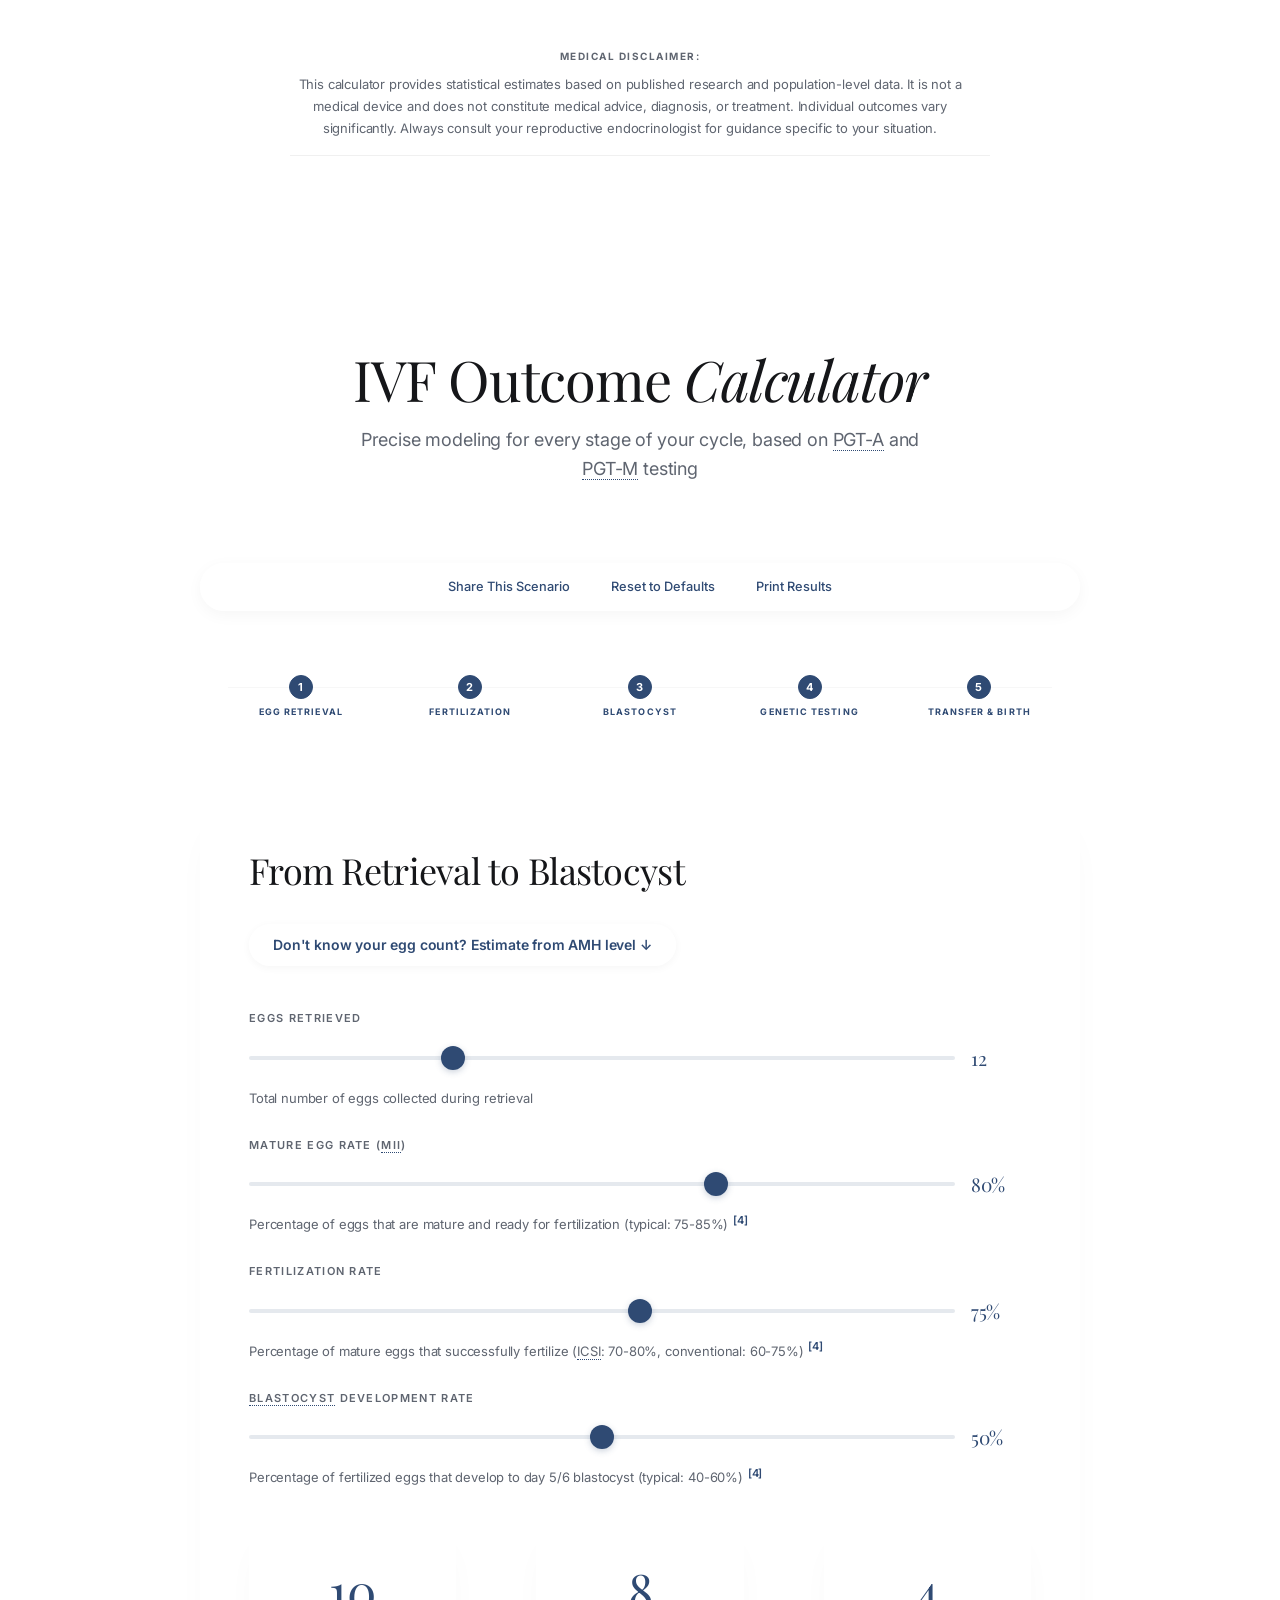
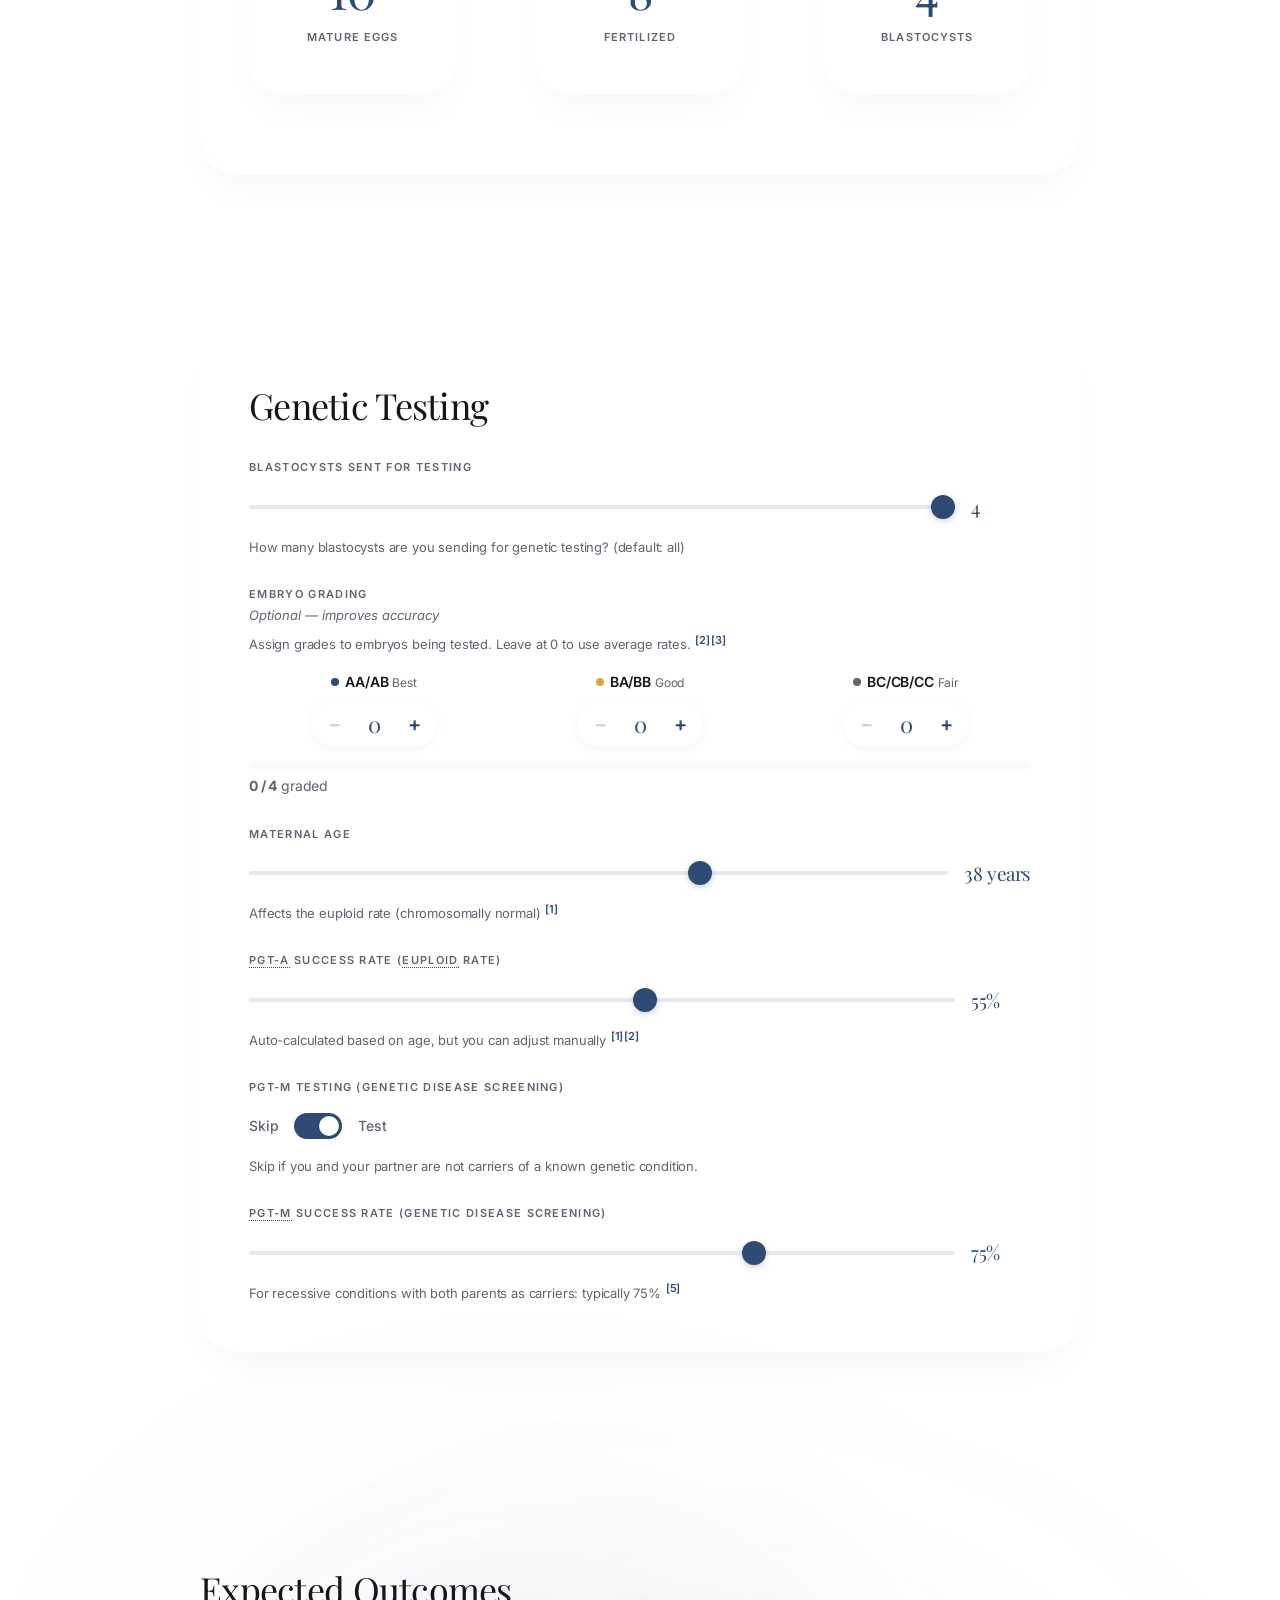
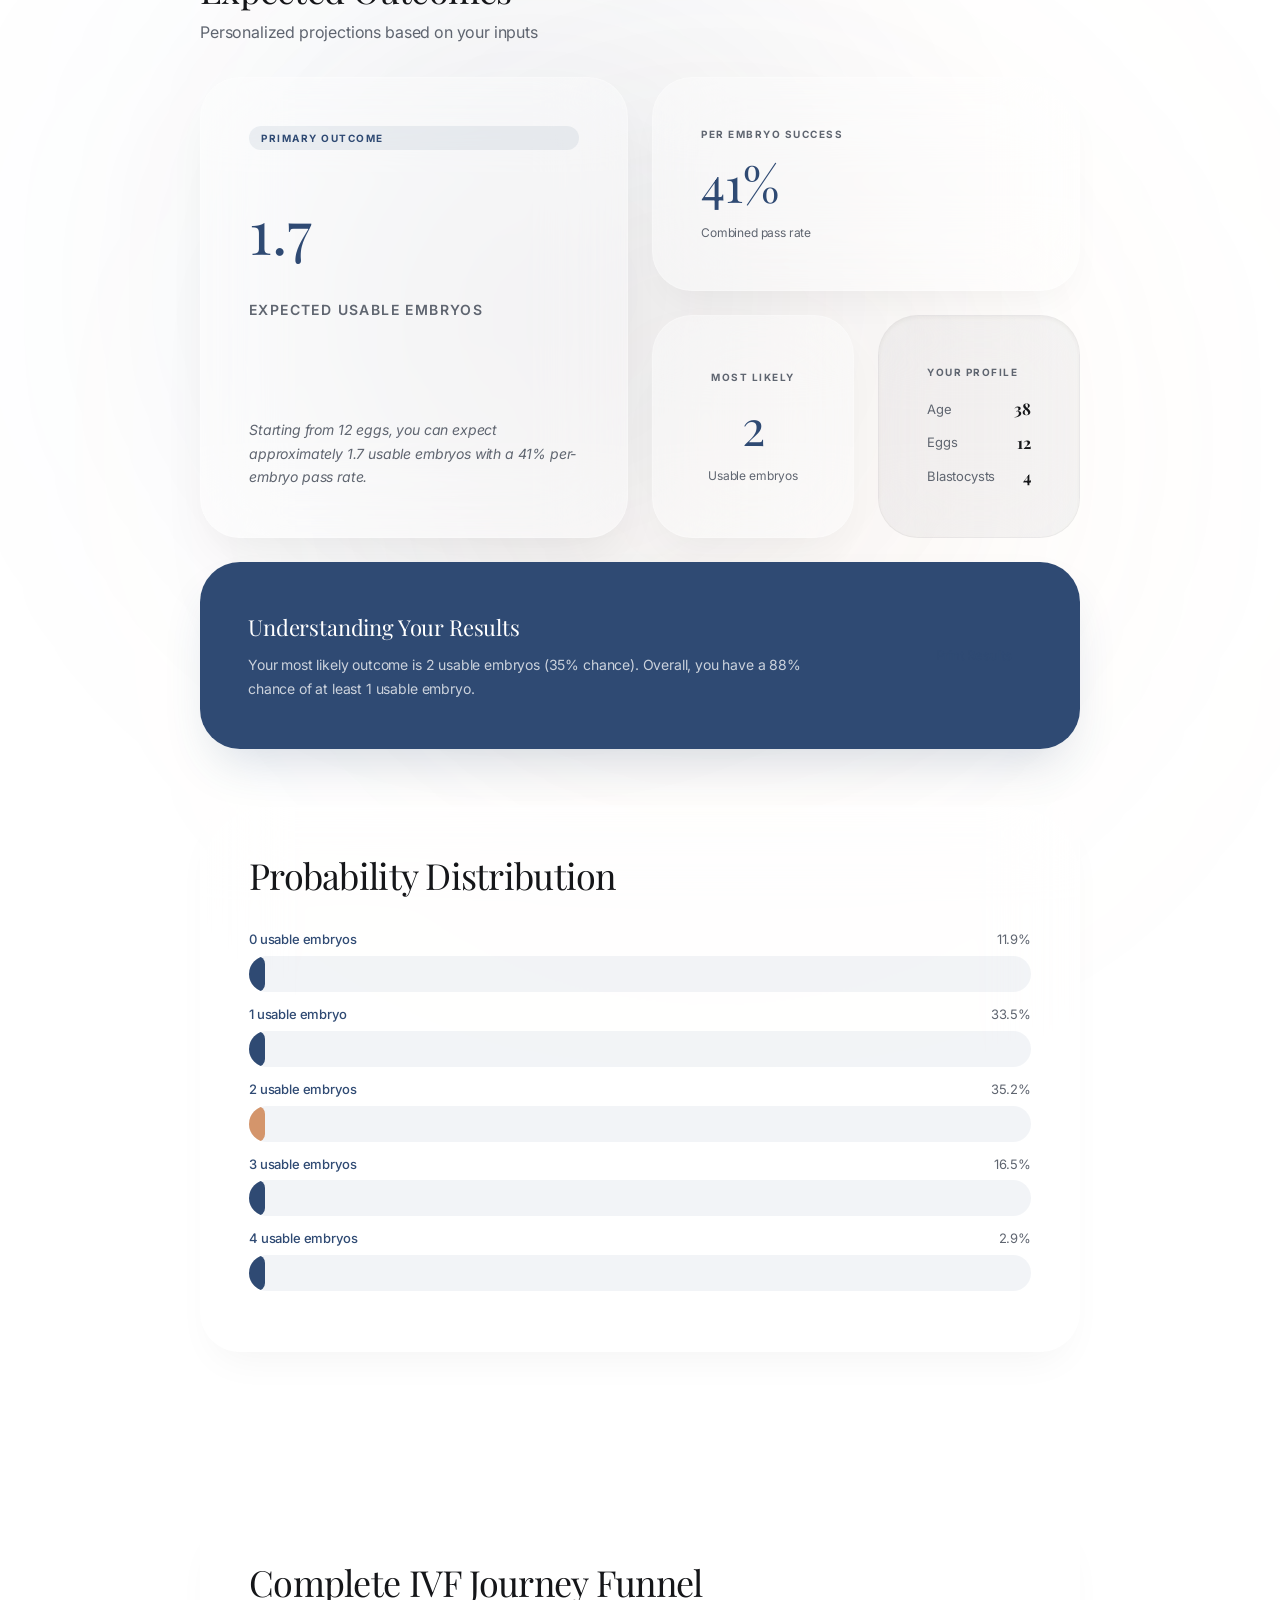
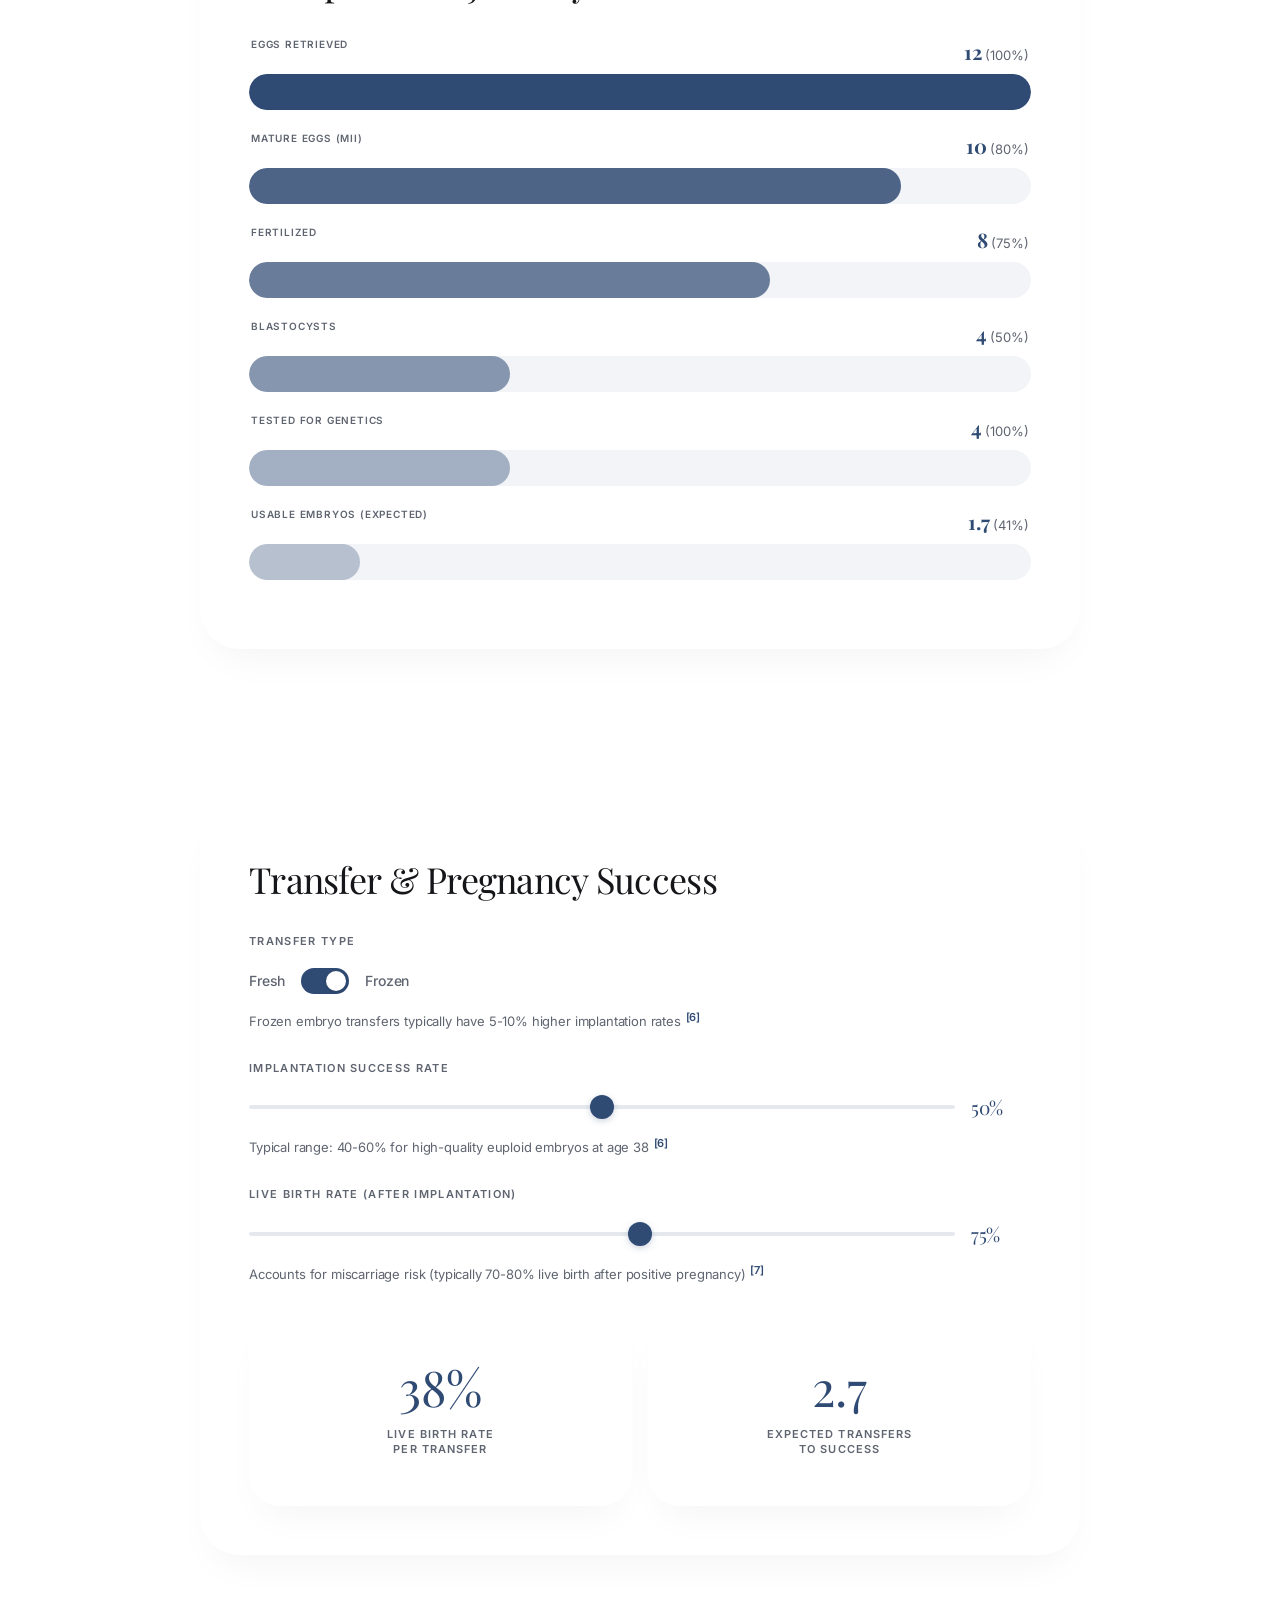
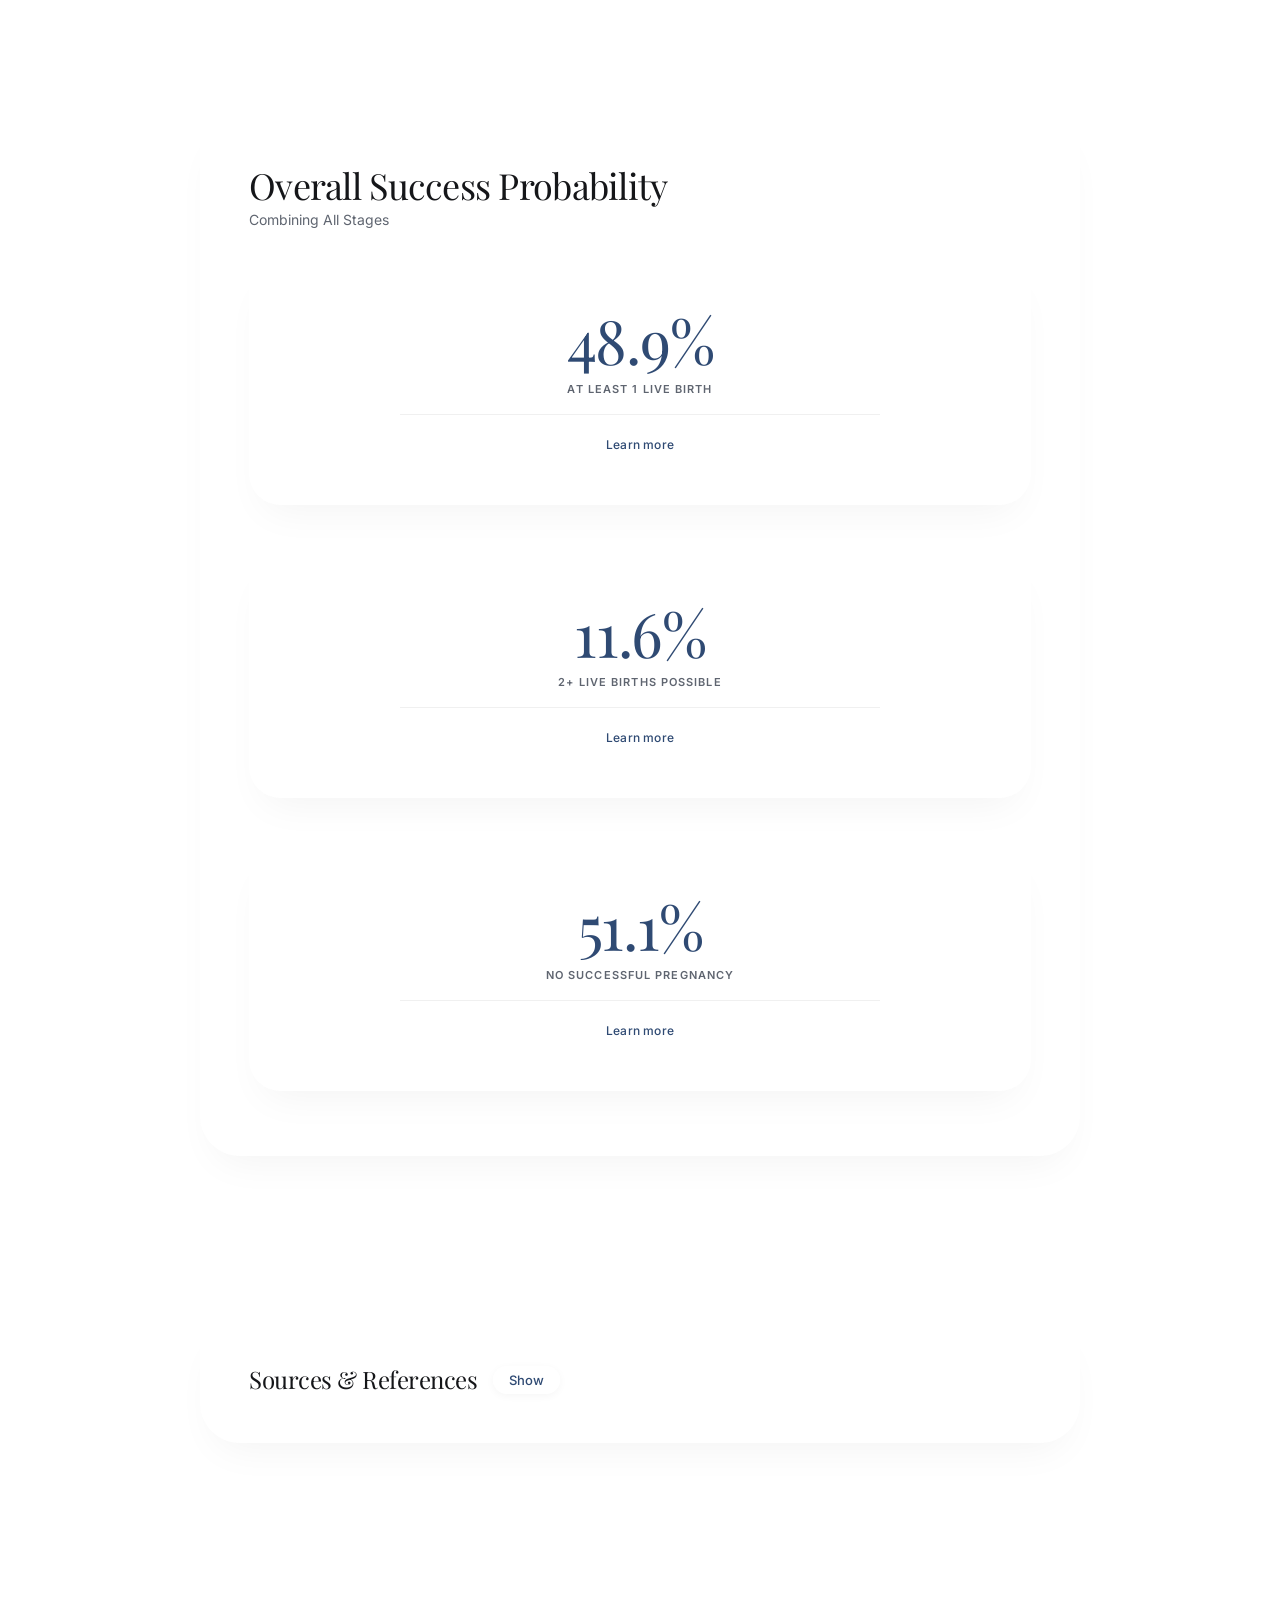
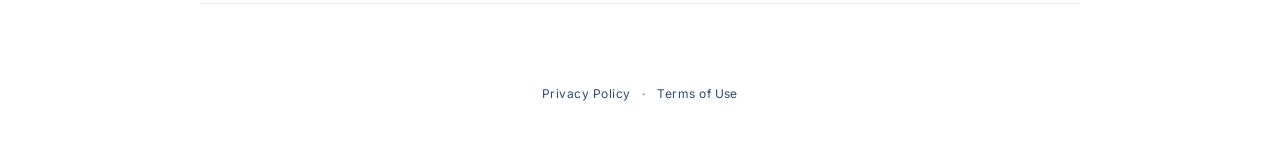
==== index.html @ 0c653bc4 "Phase 4: References title 36px → 24px Reduce references section heading to a smaller, footer-appropr" ====
<!DOCTYPE html>
<html lang="en">
<head>
    <meta charset="UTF-8">
    <meta name="viewport" content="width=device-width, initial-scale=1.0">
    <title>IVF Outcome Calculator</title>
    <meta name="description" content="Free IVF outcome calculator with PGT-A and PGT-M genetic testing predictions. Estimate expected embryos, success rates, and live birth probability based on your specific parameters.">
    <meta name="keywords" content="IVF calculator, PGT-A, PGT-M, embryo calculator, IVF success rate, genetic testing, blastocyst, euploid rate, fertility calculator">
    <link rel="canonical" href="https://ivf-outcome-calculator.com/">
    <!-- Open Graph -->
    <meta property="og:title" content="IVF Outcome Calculator — Estimate Your Expected Results">
    <meta property="og:description" content="Calculate expected usable embryos and live birth probability with PGT-A and PGT-M genetic testing.">
    <meta property="og:url" content="https://ivf-outcome-calculator.com/">
    <meta property="og:type" content="website">
    <meta property="og:site_name" content="IVF Outcome Calculator">
    <!-- Twitter Card -->
    <meta name="twitter:card" content="summary_large_image">
    <meta name="twitter:title" content="IVF Outcome Calculator">
    <meta name="twitter:description" content="Calculate expected usable embryos and live birth probability with PGT-A and PGT-M genetic testing.">
    <!-- Schema.org -->
    <script type="application/ld+json">
    {
      "@context": "https://schema.org",
      "@type": "WebApplication",
      "name": "IVF Outcome Calculator",
      "description": "Calculate expected usable embryos based on PGT-A and PGT-M testing with probability distributions and live birth estimates.",
      "url": "https://ivf-outcome-calculator.com/",
      "applicationCategory": "HealthApplication",
      "operatingSystem": "Any",
      "offers": { "@type": "Offer", "price": "0", "priceCurrency": "USD" }
    }
    </script>

    <link rel="icon" type="image/svg+xml" href="/favicon.svg">

    <!-- Google Fonts: preconnect + load -->
    <link rel="preconnect" href="https://fonts.googleapis.com">
    <link rel="preconnect" href="https://fonts.gstatic.com" crossorigin>
    <link href="https://fonts.googleapis.com/css2?family=Inter:wght@300;400;500;600;700&family=Playfair+Display:ital,wght@0,400;0,500;0,600;1,300;1,400&display=swap" rel="stylesheet">

    <link rel="stylesheet" href="style.css?v=5.3">
</head>
<body>
    <div class="container">

        <!-- Medical Disclaimer Banner -->
        <div class="disclaimer-banner" id="disclaimerBanner" role="alert">
            <p><strong>Medical Disclaimer:</strong> This calculator provides statistical estimates based on published research and population-level data. It is not a medical device and does not constitute medical advice, diagnosis, or treatment. Individual outcomes vary significantly. Always consult your reproductive endocrinologist for guidance specific to your situation.</p>
        </div>

        <!-- Header -->
        <header class="header">
            <h1>IVF Outcome <em>Calculator</em></h1>
            <p>Precise modeling for every stage of your cycle, based on <span class="glossary-term" tabindex="0" data-tooltip="Preimplantation Genetic Testing for Aneuploidy — screens for chromosome number">PGT-A</span> and <span class="glossary-term" tabindex="0" data-tooltip="Preimplantation Genetic Testing for Monogenic disorders — screens for specific genetic diseases">PGT-M</span> testing</p>
        </header>

        <!-- Toolbar -->
        <div class="toolbar">
            <button class="btn btn-secondary" id="shareBtn">Share This Scenario</button>
            <button class="btn btn-secondary" id="resetBtn">Reset to Defaults</button>
            <button class="btn btn-secondary" id="printBtn">Print Results</button>
        </div>

        <main class="content">

            <!-- Stage Timeline -->
            <div class="stage-indicator" aria-label="IVF process stages">
                <div class="stage active">
                    <div class="stage-number">1</div>
                    <div>Egg Retrieval</div>
                </div>
                <div class="stage active">
                    <div class="stage-number">2</div>
                    <div>Fertilization</div>
                </div>
                <div class="stage active">
                    <div class="stage-number">3</div>
                    <div>Blastocyst</div>
                </div>
                <div class="stage active">
                    <div class="stage-number">4</div>
                    <div>Genetic Testing</div>
                </div>
                <div class="stage active">
                    <div class="stage-number">5</div>
                    <div>Transfer &amp; Birth</div>
                </div>
            </div>

            <!-- Retrieval to Blastocyst -->
            <div class="input-section pristine" aria-label="From Retrieval to Blastocyst">
                <h2>From Retrieval to Blastocyst</h2>

                <div class="input-group">
                    <a href="#" class="amh-toggle" id="amhToggle">Don't know your egg count? Estimate from AMH level &darr;</a>
                    <div class="amh-panel" id="amhPanel" style="display:none;">
                        <div class="amh-inputs">
                            <div class="amh-input-group">
                                <label for="amhAge">Your Age</label>
                                <input type="number" id="amhAge" min="25" max="45" value="38">
                            </div>
                            <div class="amh-input-group">
                                <label for="amhLevel">AMH Level (ng/mL)</label>
                                <input type="number" id="amhLevel" min="0.1" max="15" step="0.1" placeholder="e.g. 2.5">
                            </div>
                        </div>
                        <div class="help-text" id="amhResult"></div>
                    </div>
                </div>

                <div class="input-group">
                    <label for="eggsRetrieved">Eggs Retrieved</label>
                    <div class="input-row">
                        <input type="range" id="eggsRetrieved" min="1" max="40" value="12" aria-valuemin="1" aria-valuemax="40" aria-valuenow="12">
                        <div class="value-display"><span id="eggsRetrievedValue">12</span></div>
                    </div>
                    <div class="help-text">Total number of eggs collected during retrieval</div>
                </div>

                <div class="input-group">
                    <label for="maturityRate">Mature Egg Rate (<span class="glossary-term" tabindex="0" data-tooltip="Metaphase II — a mature egg ready for fertilization">MII</span>)</label>
                    <div class="input-row">
                        <input type="range" id="maturityRate" min="50" max="95" value="80" aria-valuemin="50" aria-valuemax="95" aria-valuenow="80">
                        <div class="value-display"><span id="maturityRateValue">80</span>%</div>
                    </div>
                    <div class="help-text">Percentage of eggs that are mature and ready for fertilization (typical: 75-85%) <sup class="cite-ref"><a href="#ref-4">[4]</a></sup></div>
                </div>

                <div class="input-group">
                    <label for="fertilizationRate">Fertilization Rate</label>
                    <div class="input-row">
                        <input type="range" id="fertilizationRate" min="50" max="95" value="75" aria-valuemin="50" aria-valuemax="95" aria-valuenow="75">
                        <div class="value-display"><span id="fertilizationRateValue">75</span>%</div>
                    </div>
                    <div class="help-text">Percentage of mature eggs that successfully fertilize (<span class="glossary-term" tabindex="0" data-tooltip="Intracytoplasmic Sperm Injection — direct injection of sperm into egg">ICSI</span>: 70-80%, conventional: 60-75%) <sup class="cite-ref"><a href="#ref-4">[4]</a></sup></div>
                </div>

                <div class="input-group">
                    <label for="blastocystRate"><span class="glossary-term" tabindex="0" data-tooltip="Day 5-6 embryo with ~100+ cells, ready for transfer or biopsy">Blastocyst</span> Development Rate</label>
                    <div class="input-row">
                        <input type="range" id="blastocystRate" min="30" max="70" value="50" aria-valuemin="30" aria-valuemax="70" aria-valuenow="50">
                        <div class="value-display"><span id="blastocystRateValue">50</span>%</div>
                    </div>
                    <div class="help-text">Percentage of fertilized eggs that develop to day 5/6 blastocyst (typical: 40-60%) <sup class="cite-ref"><a href="#ref-4">[4]</a></sup></div>
                </div>

                <!-- Summary Stats -->
                <div class="stat-grid">
                    <div class="stat-card">
                        <div class="stat-value" id="matureEggs">10</div>
                        <div class="stat-label">Mature Eggs</div>
                    </div>
                    <div class="stat-card">
                        <div class="stat-value" id="fertilizedEggs">7</div>
                        <div class="stat-label">Fertilized</div>
                    </div>
                    <div class="stat-card">
                        <div class="stat-value" id="blastocysts">4</div>
                        <div class="stat-label">Blastocysts</div>
                    </div>
                </div>
            </div>

            <!-- Genetic Testing -->
            <div class="input-section" aria-label="Genetic Testing">
                <h2>Genetic Testing</h2>

                <div class="input-group">
                    <label for="embryoCount">Blastocysts Sent for Testing</label>
                    <div class="input-row">
                        <input type="range" id="embryoCount" min="1" max="20" value="4" aria-valuemin="1" aria-valuemax="20" aria-valuenow="4">
                        <div class="value-display"><span id="embryoCountValue">4</span></div>
                    </div>
                    <div class="help-text">How many blastocysts are you sending for genetic testing? (default: all)</div>
                </div>

                <div class="input-group">
                    <label id="label-grading">Embryo Grading<span class="label-hint">Optional — improves accuracy</span></label>
                    <div class="help-text">Assign grades to embryos being tested. Leave at 0 to use average rates. <sup class="cite-ref"><a href="#ref-2">[2]</a></sup><sup class="cite-ref"><a href="#ref-3">[3]</a></sup></div>
                    <div class="grade-stepper-grid">
                        <div class="grade-stepper-group">
                            <div class="grade-stepper-label">
                                <span class="grade-quality grade-quality-best"></span>
                                <span>AA/AB <span class="grade-quality-text">Best</span></span>
                            </div>
                            <div class="stepper">
                                <button type="button" class="stepper-btn stepper-dec" data-target="gradeAA" aria-label="Decrease AA/AB count">&minus;</button>
                                <span class="stepper-value" id="gradeAADisplay">0</span>
                                <button type="button" class="stepper-btn stepper-inc" data-target="gradeAA" aria-label="Increase AA/AB count">+</button>
                            </div>
                            <input type="number" id="gradeAA" min="0" max="20" value="0" hidden>
                        </div>
                        <div class="grade-stepper-group">
                            <div class="grade-stepper-label">
                                <span class="grade-quality grade-quality-good"></span>
                                <span>BA/BB <span class="grade-quality-text">Good</span></span>
                            </div>
                            <div class="stepper">
                                <button type="button" class="stepper-btn stepper-dec" data-target="gradeBA" aria-label="Decrease BA/BB count">&minus;</button>
                                <span class="stepper-value" id="gradeBADisplay">0</span>
                                <button type="button" class="stepper-btn stepper-inc" data-target="gradeBA" aria-label="Increase BA/BB count">+</button>
                            </div>
                            <input type="number" id="gradeBA" min="0" max="20" value="0" hidden>
                        </div>
                        <div class="grade-stepper-group">
                            <div class="grade-stepper-label">
                                <span class="grade-quality grade-quality-fair"></span>
                                <span>BC/CB/CC <span class="grade-quality-text">Fair</span></span>
                            </div>
                            <div class="stepper">
                                <button type="button" class="stepper-btn stepper-dec" data-target="gradeBC" aria-label="Decrease BC/CB/CC count">&minus;</button>
                                <span class="stepper-value" id="gradeBCDisplay">0</span>
                                <button type="button" class="stepper-btn stepper-inc" data-target="gradeBC" aria-label="Increase BC/CB/CC count">+</button>
                            </div>
                            <input type="number" id="gradeBC" min="0" max="20" value="0" hidden>
                        </div>
                    </div>
                    <div class="grade-progress">
                        <div class="grade-progress-bar">
                            <div class="grade-progress-fill grade-fill-aa" id="gradeFillAA"></div>
                            <div class="grade-progress-fill grade-fill-ba" id="gradeFillBA"></div>
                            <div class="grade-progress-fill grade-fill-bc" id="gradeFillBC"></div>
                        </div>
                        <div class="grade-progress-label"><strong><span id="totalEmbryos">0</span> / <span id="blastocystLimit">4</span></strong> graded</div>
                    </div>
                </div>

                <div class="input-group">
                    <label for="maternalAge">Maternal Age</label>
                    <div class="input-row">
                        <input type="range" id="maternalAge" min="25" max="45" value="38" aria-valuemin="25" aria-valuemax="45" aria-valuenow="38">
                        <div class="value-display"><span id="maternalAgeValue">38</span> years</div>
                    </div>
                    <div class="help-text">Affects the euploid rate (chromosomally normal) <sup class="cite-ref"><a href="#ref-1">[1]</a></sup></div>
                </div>

                <div class="input-group">
                    <label for="euploidRate"><span class="glossary-term" tabindex="0" data-tooltip="Preimplantation Genetic Testing for Aneuploidy — screens for chromosome number">PGT-A</span> Success Rate (<span class="glossary-term" tabindex="0" data-tooltip="Having the normal number of chromosomes (46 in humans)">Euploid</span> Rate)</label>
                    <div class="input-row">
                        <input type="range" id="euploidRate" min="10" max="90" value="55" aria-valuemin="10" aria-valuemax="90" aria-valuenow="55">
                        <div class="value-display"><span id="euploidRateValue">55</span>%</div>
                    </div>
                    <div class="help-text">Auto-calculated based on age, but you can adjust manually <sup class="cite-ref"><a href="#ref-1">[1]</a></sup><sup class="cite-ref"><a href="#ref-2">[2]</a></sup></div>
                </div>

                <div class="input-group">
                    <label>PGT-M Testing (Genetic Disease Screening)</label>
                    <div class="toggle-switch">
                        <span class="toggle-label">Skip</span>
                        <label class="switch">
                            <input type="checkbox" id="doPgtM" checked role="switch" aria-label="PGT-M genetic disease screening">
                            <span class="slider-toggle"></span>
                        </label>
                        <span class="toggle-label">Test</span>
                    </div>
                    <div class="help-text">Skip if you and your partner are not carriers of a known genetic condition.</div>
                </div>

                <div class="input-group" id="pgtmGroup">
                    <label for="pgtmRate"><span class="glossary-term" tabindex="0" data-tooltip="Preimplantation Genetic Testing for Monogenic disorders — screens for specific genetic diseases">PGT-M</span> Success Rate (Genetic Disease Screening)</label>
                    <div class="input-row">
                        <input type="range" id="pgtmRate" min="10" max="100" value="75" aria-valuemin="10" aria-valuemax="100" aria-valuenow="75">
                        <div class="value-display"><span id="pgtmRateValue">75</span>%</div>
                    </div>
                    <div class="help-text">For recessive conditions with both parents as carriers: typically 75% <sup class="cite-ref"><a href="#ref-5">[5]</a></sup></div>
                </div>
            </div>

            <!-- Expected Outcomes -->
            <div class="bento-wrapper">
                <div class="bento-blob bento-blob-1" aria-hidden="true"></div>
                <div class="bento-blob bento-blob-2" aria-hidden="true"></div>
                <div class="bento-header">
                    <h2>Expected Outcomes</h2>
                    <p>Personalized projections based on your inputs</p>
                </div>

            <div class="bento-grid" aria-label="Expected Outcomes">
                <!-- Hero Score (2×2) -->
                <div class="bento-card bento-hero">
                    <span class="bento-badge">Primary Outcome</span>
                    <div class="stat-value" id="expectedValue" aria-live="polite">2.5</div>
                    <div class="stat-label">Expected Usable Embryos</div>
                    <hr class="insight-separator">
                    <p class="bento-insight" id="bentoHeroInsight">Your projected outcome based on current parameters.</p>
                </div>

                <!-- Wide Stat (2×1) — Per Embryo Success -->
                <div class="bento-card bento-wide">
                    <span class="bento-label">Per Embryo Success</span>
                    <div class="bento-wide-content">
                        <div>
                            <div class="stat-value bento-stat-medium" id="combinedProb" aria-live="polite">41%</div>
                            <p class="bento-sublabel">Combined pass rate</p>
                        </div>
                    </div>
                    <div id="gradeBreakdown" style="margin-top: 15px; display: none;">
                        <div class="grade-breakdown-panel">
                            <div class="grade-breakdown-title">Expected Usable by Grade:</div>
                            <div id="gradeBreakdownContent" class="grade-breakdown-content"></div>
                        </div>
                    </div>
                </div>

                <!-- Standard Stat (1×1) — Most Likely -->
                <div class="bento-card bento-standard">
                    <span class="bento-label">Most Likely</span>
                    <div class="stat-value bento-stat-compact" id="mostLikely" aria-live="polite">2-3</div>
                    <p class="bento-sublabel">Usable embryos</p>
                </div>

                <!-- Patient Profile (1×1 inset) -->
                <div class="bento-card bento-inset">
                    <span class="bento-label">Your Profile</span>
                    <div class="bento-profile-rows">
                        <div class="bento-profile-row">
                            <span class="bento-profile-key">Age</span>
                            <span class="bento-profile-val" id="bentoAge">38</span>
                        </div>
                        <div class="bento-profile-row">
                            <span class="bento-profile-key">Eggs</span>
                            <span class="bento-profile-val" id="bentoEggs">12</span>
                        </div>
                        <div class="bento-profile-row">
                            <span class="bento-profile-key">Blastocysts</span>
                            <span class="bento-profile-val" id="bentoBlasts">4</span>
                        </div>
                    </div>
                </div>

                <!-- Expert Insight (4×1 full-width CTA) -->
                <div class="bento-card bento-cta">
                    <div class="bento-cta-content">
                        <h3 class="bento-cta-title">Understanding Your Results</h3>
                        <p class="bento-cta-text" id="interpretation"></p>
                    </div>
                    <button class="btn btn-secondary bento-cta-btn" onclick="window.print()" aria-label="Print your results">Print Results</button>
                </div>
            </div>
            </div> <!-- /.bento-wrapper -->

            <!-- Probability Distribution -->
            <div class="chart-section" aria-label="Probability Distribution">
                <h2>Probability Distribution</h2>
                <div id="probabilityBars"></div>
            </div>

            <!-- Funnel Chart -->
            <div class="chart-section" aria-label="IVF Journey Funnel Chart">
                <h2>Complete IVF Journey Funnel</h2>
                <div id="funnelChart"></div>
            </div>

            <!-- Transfer & Pregnancy -->
            <div class="pregnancy-section" aria-label="Transfer and Pregnancy Success">
                <h2>Transfer &amp; Pregnancy Success</h2>

                <div class="input-group">
                    <label>Transfer Type</label>
                    <div class="toggle-switch">
                        <span class="toggle-label">Fresh</span>
                        <label class="switch">
                            <input type="checkbox" id="frozenTransfer" checked role="switch" aria-label="Transfer type: fresh or frozen">
                            <span class="slider-toggle"></span>
                        </label>
                        <span class="toggle-label">Frozen</span>
                    </div>
                    <div class="help-text">Frozen embryo transfers typically have 5-10% higher implantation rates <sup class="cite-ref"><a href="#ref-6">[6]</a></sup></div>
                </div>

                <div class="input-group">
                    <label for="implantationRate">Implantation Success Rate</label>
                    <div class="input-row">
                        <input type="range" id="implantationRate" min="20" max="80" value="50" aria-valuemin="20" aria-valuemax="80" aria-valuenow="50">
                        <div class="value-display"><span id="implantationRateValue">50</span>%</div>
                    </div>
                    <div class="help-text">
                        Typical range: 40-60% for high-quality euploid embryos at age 38 <sup class="cite-ref"><a href="#ref-6">[6]</a></sup>
                    </div>
                </div>

                <div class="input-group">
                    <label for="liveBirthRate">Live Birth Rate (After Implantation)</label>
                    <div class="input-row">
                        <input type="range" id="liveBirthRate" min="50" max="95" value="75" aria-valuemin="50" aria-valuemax="95" aria-valuenow="75">
                        <div class="value-display"><span id="liveBirthRateValue">75</span>%</div>
                    </div>
                    <div class="help-text">
                        Accounts for miscarriage risk (typically 70-80% live birth after positive pregnancy) <sup class="cite-ref"><a href="#ref-7">[7]</a></sup>
                    </div>
                </div>

                <div class="pregnancy-stats">
                    <div class="stat-card">
                        <div class="stat-value" id="perTransferSuccess" aria-live="polite">38%</div>
                        <div class="stat-label">Live Birth Rate<br>Per Transfer</div>
                    </div>
                    <div class="stat-card">
                        <div class="stat-value" id="expectedTransfers" aria-live="polite">2.6</div>
                        <div class="stat-label">Expected Transfers<br>to Success</div>
                    </div>
                </div>
            </div>

            <!-- Overall Pregnancy Outcomes -->
            <div class="pregnancy-outcomes" aria-label="Overall Pregnancy Outcomes">
                <h2>Overall Success Probability <span class="heading-subtitle">Combining All Stages</span></h2>

                <div class="outcome-grid">
                    <div class="outcome-card">
                        <div class="outcome-prob" id="atLeast1Birth" aria-live="polite">--</div>
                        <div class="outcome-label">At Least 1 Live Birth</div>
                        <hr class="insight-separator">
                        <button class="outcome-toggle" aria-label="Learn more about at least 1 live birth probability">Learn more</button>
                        <div class="outcome-description" id="atLeast1Description"></div>
                    </div>

                    <div class="outcome-card">
                        <div class="outcome-prob" id="atLeast2Births" aria-live="polite">--</div>
                        <div class="outcome-label">2+ Live Births Possible</div>
                        <hr class="insight-separator">
                        <button class="outcome-toggle" aria-label="Learn more about 2+ live births probability">Learn more</button>
                        <div class="outcome-description" id="atLeast2Description"></div>
                    </div>

                    <div class="outcome-card">
                        <div class="outcome-prob" id="noSuccess" aria-live="polite">--</div>
                        <div class="outcome-label">No Successful Pregnancy</div>
                        <hr class="insight-separator">
                        <button class="outcome-toggle" aria-label="Learn more about no successful pregnancy probability">Learn more</button>
                        <div class="outcome-description">All transfers fail to result in live birth</div>
                    </div>
                </div>

            </div>

            <!-- Sources & References -->
            <div class="references-section" id="referencesSection" aria-label="Sources and References">
                <h2>Sources &amp; References <button class="toggle-references" id="toggleReferences">Show</button></h2>
                <div id="referencesList"></div>
            </div>

        </main>

        <footer class="site-footer">
            <a href="privacy.html">Privacy Policy</a>
            <span class="footer-separator">&middot;</span>
            <a href="terms.html">Terms of Use</a>
        </footer>
    </div>

    <script src="script.js?v=2.1"></script>
</body>
</html>
---- style.css ----
/* ==========================================================================
   IVF Outcome Calculator — Design System
   Warm, sophisticated, gender-neutral aesthetic
   ========================================================================== */

/* --- Design Tokens --- */
:root {
  --color-bg: #FFFFFF;
  --color-bg-alt: #FAFAFA;
  --color-text: #151619;
  --color-text-muted: #5F6570;
  --color-accent: #2F4A73;
  --color-accent-light: #4A6FA5;
  --color-accent-bg: rgba(47, 74, 115, 0.08);
  --color-border: rgba(0, 0, 0, 0.03);
  --color-highlight: #D4956B;
  --color-white: #FFFFFF;
  --font-display: 'Playfair Display', Georgia, 'Times New Roman', serif;
  --font-body: 'Inter', -apple-system, BlinkMacSystemFont, "Segoe UI", sans-serif;
  --font-mono: 'SF Mono', 'Fira Code', monospace;
  --space-xs: 8px;
  --space-sm: 16px;
  --space-md: 32px;
  --space-lg: 56px;
  --space-xl: 80px;
  --space-2xl: 160px;
  --space-card: 48px;
  --radius-sm: 8px;
  --radius-md: 24px;
  --radius-lg: 32px;
  --radius-full: 999px;
  --shadow-card: 0 20px 40px -15px rgba(0, 0, 0, 0.05);
  --shadow-card-hover: 0 25px 50px -12px rgba(0, 0, 0, 0.08);
  --shadow-button: 0 8px 16px -4px rgba(0, 0, 0, 0.1);

  /* Aura Gradient System */
  --aura-sunrise:
    radial-gradient(at 0% 0%, hsla(210, 100%, 97%, 1) 0%, transparent 55%),
    radial-gradient(at 100% 0%, hsla(25, 100%, 97%, 1) 0%, transparent 55%),
    #fff;
  --aura-result-glow: radial-gradient(
    circle at center,
    hsla(216, 42%, 32%, 0.06) 0%,
    transparent 60%
  );
  --space-bento-gap: 24px;
}

/* --- Aura Gradient Utilities --- */
.bg-aura-sunrise {
  background-image: var(--aura-sunrise);
  background-attachment: fixed;
}

.bg-aura-result {
  background-image: var(--aura-result-glow);
}

/* --- Bento Wrapper & Background Depth --- */
.bento-wrapper {
  position: relative;
  overflow: visible;
  padding: var(--space-lg) 0;
}

.bento-blob {
  position: absolute;
  border-radius: 50%;
  pointer-events: none;
  z-index: 0;
}

.bento-blob-1 {
  top: 10%;
  left: 5%;
  width: 36rem;
  height: 36rem;
  background: rgba(47, 74, 115, 0.10);
  filter: blur(140px);
}

.bento-blob-2 {
  bottom: 5%;
  right: 5%;
  width: 40rem;
  height: 40rem;
  background: rgba(212, 149, 107, 0.08);
  filter: blur(160px);
}

/* --- Bento Section Header --- */
.bento-header {
  position: relative;
  z-index: 1;
  margin-bottom: var(--space-md);
}

.bento-header h2 {
  font-family: var(--font-display);
  font-size: 36px;
  font-weight: 400;
  color: var(--color-text);
  line-height: 1.2;
  letter-spacing: -0.02em;
  margin-bottom: var(--space-xs);
}

.bento-header p {
  font-size: 16px;
  color: var(--color-text-muted);
  font-weight: 400;
  max-width: 480px;
}

/* --- Bento Grid Layout --- */
.bento-grid {
  display: grid;
  grid-template-columns: repeat(4, 1fr);
  grid-template-rows: auto;
  gap: var(--space-bento-gap);
  position: relative;
  z-index: 1;
}

.bento-hero {
  grid-column: span 2;
  grid-row: span 2;
}

.bento-wide {
  grid-column: span 2;
}

.bento-cta {
  grid-column: span 4;
}

/* --- Bento Glass Card Styling --- */
.bento-card {
  background: rgba(255, 255, 255, 0.4);
  -webkit-backdrop-filter: blur(40px);
  backdrop-filter: blur(40px);
  border: 1px solid rgba(255, 255, 255, 0.2);
  border-radius: 40px;
  padding: var(--space-card);
  box-shadow: var(--shadow-card);
  transition: background 0.3s ease, border-color 0.2s ease, box-shadow 0.2s ease;
}

.bento-card:hover {
  background: rgba(255, 255, 255, 0.55);
  border-color: rgba(47, 74, 115, 0.15);
  box-shadow: var(--shadow-card-hover);
}

/* Hero card — flex layout for space-between content */
.bento-hero {
  display: flex;
  flex-direction: column;
  justify-content: space-between;
  box-shadow: 0 25px 50px -15px rgba(0, 0, 0, 0.07);
}

/* Inset/recessed variant for Patient Profile */
.bento-inset {
  background: rgba(15, 23, 42, 0.04);
  border: 1px solid rgba(15, 23, 42, 0.04);
  box-shadow: inset 0 2px 4px rgba(0, 0, 0, 0.04);
}

.bento-inset:hover {
  background: rgba(15, 23, 42, 0.06);
}

/* Solid accent variant for CTA */
.bento-cta {
  background: var(--color-accent);
  border: none;
  color: var(--color-white);
  display: flex;
  flex-direction: row;
  align-items: center;
  justify-content: space-between;
  gap: var(--space-md);
  box-shadow: 0 25px 50px -15px rgba(47, 74, 115, 0.2);
}

.bento-cta:hover {
  background: var(--color-accent);
  box-shadow: 0 30px 60px -15px rgba(47, 74, 115, 0.25);
}

/* --- Bento Card Content --- */

/* Pill badge (Hero card) */
.bento-badge {
  display: inline-block;
  font-size: 10px;
  font-weight: 700;
  text-transform: uppercase;
  letter-spacing: 0.15em;
  color: var(--color-accent);
  background: var(--color-accent-bg);
  padding: 4px 12px;
  border-radius: var(--radius-full);
  margin-bottom: var(--space-sm);
}

/* Simple uppercase label (non-hero cards) */
.bento-label {
  display: block;
  font-size: 10px;
  font-weight: 700;
  text-transform: uppercase;
  letter-spacing: 0.15em;
  color: var(--color-text-muted);
  margin-bottom: var(--space-sm);
}

/* Hero card stat */
.bento-hero .stat-value {
  font-size: 61px;
  color: var(--color-accent);
  margin-bottom: var(--space-xs);
}

.bento-hero .stat-label {
  font-size: 14px;
  margin-bottom: 0;
}

/* Insight text in hero */
.bento-insight {
  font-size: 14px;
  color: var(--color-text-muted);
  font-style: italic;
  line-height: 1.7;
  max-width: 480px;
}

/* Medium stat size (wide card) */
.bento-stat-medium {
  font-size: 38px;
  margin-bottom: var(--space-xs);
}

/* Compact stat size (standard card) */
.bento-stat-compact {
  font-size: 46px;
  margin-bottom: var(--space-xs);
  text-align: center;
}

.bento-standard {
  text-align: center;
  display: flex;
  flex-direction: column;
  align-items: center;
  justify-content: center;
}

.bento-sublabel {
  font-size: 12px;
  color: var(--color-text-muted);
  font-weight: 400;
}

/* Wide card layout */
.bento-wide-content {
  display: flex;
  align-items: center;
  justify-content: space-between;
  gap: var(--space-md);
}

/* Patient Profile rows */
.bento-profile-rows {
  display: flex;
  flex-direction: column;
  gap: var(--space-xs);
}

.bento-profile-row {
  display: flex;
  justify-content: space-between;
  align-items: center;
  font-size: 13px;
}

.bento-profile-key {
  color: var(--color-text-muted);
}

.bento-profile-val {
  font-weight: 700;
  color: var(--color-text);
  font-family: var(--font-display);
  font-size: 16px;
}

/* CTA card content */
.bento-cta-content {
  max-width: 560px;
}

.bento-cta-title {
  font-family: var(--font-display);
  font-size: 22px;
  font-weight: 400;
  color: var(--color-white);
  margin-bottom: var(--space-xs);
}

.bento-cta-text {
  font-size: 14px;
  color: rgba(255, 255, 255, 0.75);
  line-height: 1.7;
}

.bento-cta-btn {
  border-color: var(--color-white);
  color: var(--color-white);
  white-space: nowrap;
  flex-shrink: 0;
}

.bento-cta-btn:hover {
  background: var(--color-white);
  color: var(--color-accent);
}

/* --- Reset --- */
*,
*::before,
*::after {
  margin: 0;
  padding: 0;
  box-sizing: border-box;
}

/* --- Shared Design Patterns (see docs/design-catalog.md) --- */

/* Section containers: data display vs input */
.section-primary {
  background: var(--color-white);
  border: 1px solid var(--color-border);
  border-radius: var(--radius-md);
  box-shadow: var(--shadow-card);
  padding: var(--space-card);
  margin-bottom: var(--space-2xl);
}

.section-secondary {
  background: var(--color-bg-alt);
  border: 1px solid var(--color-border);
  border-radius: var(--radius-md);
  box-shadow: var(--shadow-card);
  padding: var(--space-card);
  margin-bottom: var(--space-2xl);
}

/* Heading hierarchy */
.heading-section {
  font-family: var(--font-display);
  font-size: 36px;
  font-weight: 400;
  color: var(--color-text);
  margin-bottom: var(--space-md);
  line-height: 1.2;
  text-align: left;
  letter-spacing: -0.02em;
}

.heading-subsection {
  font-family: var(--font-display);
  font-size: 22px;
  font-weight: 400;
  color: var(--color-text);
  margin-bottom: 20px;
  line-height: 1.3;
}

/* Card patterns */
.card-data {
  background: var(--color-bg);
  border: 1px solid var(--color-border);
  border-radius: var(--radius-md);
  padding: var(--space-card);
  text-align: center;
  transition: border-color 0.2s ease, box-shadow 0.2s ease;
}

.card-data:hover {
  border-color: rgba(47, 74, 115, 0.3);
  box-shadow: var(--shadow-card-hover);
}

.card-info {
  background: var(--color-bg);
  border: 1px solid var(--color-border);
  border-radius: var(--radius-md);
  padding: var(--space-card);
  transition: border-color 0.2s ease, box-shadow 0.2s ease;
}

.card-info:hover {
  border-color: rgba(47, 74, 115, 0.3);
  box-shadow: var(--shadow-card-hover);
}

/* Number display sizes */
.display-large {
  font-family: var(--font-display);
  font-size: 36px;
  font-weight: 400;
  color: var(--color-accent);
  line-height: 1.1;
  margin-bottom: 6px;
}

.display-medium {
  font-family: var(--font-display);
  font-size: 24px;
  font-weight: 400;
  color: var(--color-accent);
}

/* --- Page Load Animations --- */
@keyframes fadeInUp {
  from {
    opacity: 0;
    transform: translateY(20px);
  }
  to {
    opacity: 1;
    transform: translateY(0);
  }
}

@keyframes fadeIn {
  from { opacity: 0; }
  to { opacity: 1; }
}

@keyframes pulse {
  0%, 100% { box-shadow: 0 1px 4px rgba(0, 0, 0, 0.15), 0 0 0 0 rgba(47, 74, 115, 0.4); }
  50% { box-shadow: 0 1px 4px rgba(0, 0, 0, 0.15), 0 0 0 10px rgba(47, 74, 115, 0); }
}

/* Slider onboarding: pulse the first slider thumb until user interacts */
.pristine #eggsRetrieved::-webkit-slider-thumb {
  animation: pulse 2s ease-in-out infinite;
  transition: transform 0.2s ease; /* exclude box-shadow to avoid conflicting with animation */
}

.pristine #eggsRetrieved::-moz-range-thumb {
  animation: pulse 2s ease-in-out infinite;
  transition: transform 0.2s ease;
}

/* --- Reduced Motion Accessibility --- */
@media (prefers-reduced-motion: reduce) {
  *,
  *::before,
  *::after {
    animation-duration: 0.01ms !important;
    animation-iteration-count: 1 !important;
    transition-duration: 0.01ms !important;
  }
}

/* --- Base Typography --- */
html {
  overflow-x: hidden;
}

body {
  font-family: var(--font-body);
  font-size: 16px;
  line-height: 1.6;
  letter-spacing: -0.01em;
  color: var(--color-text);
  background-color: var(--color-bg);
  background-image: var(--aura-sunrise);
  background-attachment: fixed;
  overflow-x: hidden;
  min-height: 100vh;
  padding: var(--space-sm);
  -webkit-font-smoothing: antialiased;
  -moz-osx-font-smoothing: grayscale;
}

/* --- Layout Container --- */
.container {
  max-width: 880px;
  margin: 0 auto;
  animation: fadeIn 0.5s ease-out;
}

/* --- Medical Disclaimer Banner --- */
.disclaimer-banner {
  background: var(--color-bg);
  border: none;
  border-bottom: 1px solid rgba(0, 0, 0, 0.06);
  border-radius: 0;
  padding: var(--space-md) 0 var(--space-sm);
  margin-bottom: var(--space-md);
  font-size: 13px;
  color: var(--color-text-muted);
  line-height: 1.7;
  text-align: center;
  max-width: 700px;
  margin-left: auto;
  margin-right: auto;
  animation: fadeInUp 0.5s ease-out;
  position: sticky;
  top: 0;
  z-index: 0;
}

.disclaimer-banner strong {
  display: block;
  font-size: 10px;
  font-weight: 700;
  text-transform: uppercase;
  letter-spacing: 0.15em;
  color: var(--color-text-muted);
  margin-bottom: 8px;
}

/* Text width constraints for readability */
.disclaimer-banner p,
.info-box p,
.outcome-description,
.help-text {
  max-width: 680px;
}

/* --- Header --- */
.header {
  padding: var(--space-2xl) 0 var(--space-xl);
  text-align: center;
  animation: fadeInUp 0.5s ease-out 0.1s both;
  position: relative;
  z-index: 1;
}

.header h1 {
  font-family: var(--font-display);
  font-size: 56px;
  font-weight: 400;
  line-height: 1.1;
  color: var(--color-text);
  margin-bottom: var(--space-sm);
  letter-spacing: -0.02em;
  max-width: 900px;
  margin-left: auto;
  margin-right: auto;
}

.header p {
  font-size: 18px;
  color: var(--color-text-muted);
  font-weight: 400;
  max-width: 600px;
  margin-left: auto;
  margin-right: auto;
}

/* --- Content Area --- */
.content {
  padding: 0;
}

/* --- Stage Indicator (Timeline) --- */
.stage-indicator {
  display: flex;
  align-items: flex-start;
  justify-content: space-between;
  position: relative;
  margin-bottom: var(--space-xl);
  padding: 0 var(--space-sm);
  animation: fadeInUp 0.5s ease-out 0.2s both;
}

/* Connecting line behind the circles */
.stage-indicator::before {
  content: '';
  position: absolute;
  top: 12px;
  left: calc(var(--space-sm) + 12px);
  right: calc(var(--space-sm) + 12px);
  height: 1px;
  background: var(--color-border);
  z-index: 0;
}

.stage {
  display: flex;
  flex-direction: column;
  align-items: center;
  position: relative;
  z-index: 1;
  flex: 1;
  text-align: center;
  padding: 0;
  background: none;
  border-radius: 0;
  font-size: 9px;
  font-weight: 700;
  text-transform: uppercase;
  letter-spacing: 0.12em;
  color: var(--color-text-muted);
  gap: 6px;
  transition: color 0.3s ease;
}

.stage.active {
  color: var(--color-accent);
  background: none;
}

.stage-number {
  display: flex;
  align-items: center;
  justify-content: center;
  width: 24px;
  height: 24px;
  background: var(--color-bg-alt);
  color: var(--color-text-muted);
  border-radius: 50%;
  font-weight: 700;
  font-size: 11px;
  line-height: 1;
  border: 1px solid var(--color-border);
  transition: all 0.3s ease;
}

.stage.active .stage-number {
  background: var(--color-accent);
  color: var(--color-white);
  border-color: var(--color-accent);
}

/* --- Input Sections --- */
.input-section {
  background: rgba(255, 255, 255, 0.4);
  backdrop-filter: blur(40px);
  -webkit-backdrop-filter: blur(40px);
  border: 1px solid rgba(255, 255, 255, 0.2);
  border-radius: 40px;
  box-shadow: var(--shadow-card);
  padding: var(--space-card);
  margin-bottom: var(--space-2xl);
  animation: fadeInUp 0.5s ease-out 0.3s both;
  transition: background 0.3s ease;
}

.input-section:hover {
  background: rgba(255, 255, 255, 0.5);
}

.input-section h2,
.section-heading {
  font-family: var(--font-display);
  font-size: 36px;
  font-weight: 400;
  color: var(--color-text);
  margin-bottom: var(--space-md);
  line-height: 1.2;
  letter-spacing: -0.02em;
}

/* --- Input Groups --- */
.input-group {
  margin-bottom: 28px;
}

.input-group:last-child {
  margin-bottom: 0;
}

.input-group > label {
  display: block;
  font-weight: 600;
  font-size: 11px;
  text-transform: uppercase;
  letter-spacing: 0.12em;
  color: var(--color-text-muted);
  margin-bottom: var(--space-xs);
}

.label-hint {
  display: block;
  font-style: italic;
  font-size: 13px;
  font-weight: 400;
  color: var(--color-text-muted);
  letter-spacing: 0;
  text-transform: none;
  margin-top: 2px;
}

.input-row {
  display: flex;
  align-items: center;
  gap: var(--space-sm);
}

/* --- Range Sliders --- */
.input-row input[type="range"] {
  flex: 1;
  height: 44px; /* WCAG 2.5.5: minimum 44px touch target */
  border-radius: 3px;
  background: transparent;
  outline: none;
  -webkit-appearance: none;
  transition: background 0.2s ease;
}

.input-row input[type="range"]::-webkit-slider-runnable-track {
  height: 4px;
  border-radius: 2px;
  background: rgba(47, 74, 115, 0.12);
}

.input-row input[type="range"]:hover::-webkit-slider-runnable-track {
  background: rgba(47, 74, 115, 0.2);
}

.input-row input[type="range"]::-moz-range-track {
  height: 4px;
  border-radius: 2px;
  background: rgba(47, 74, 115, 0.12);
  border: none;
}

.input-row input[type="range"]:hover::-moz-range-track {
  background: rgba(47, 74, 115, 0.2);
}

.input-row input[type="range"]::-webkit-slider-thumb {
  -webkit-appearance: none;
  appearance: none;
  width: 24px;
  height: 24px;
  margin-top: -10px; /* Center 24px thumb on 4px track: -(24-4)/2 */
  border-radius: 50%;
  background: var(--color-accent);
  cursor: pointer;
  box-shadow: 0 2px 6px rgba(47, 74, 115, 0.25);
  transition: transform 0.2s ease, box-shadow 0.2s ease;
}

.input-row input[type="range"]::-webkit-slider-thumb:hover {
  transform: scale(1.15);
  box-shadow: 0 2px 8px rgba(47, 74, 115, 0.3);
}

.input-row input[type="range"]::-webkit-slider-thumb:active {
  transform: scale(1.05);
}

.input-row input[type="range"]::-moz-range-thumb {
  width: 24px;
  height: 24px;
  border-radius: 50%;
  background: var(--color-accent);
  cursor: pointer;
  border: none;
  box-shadow: 0 2px 6px rgba(47, 74, 115, 0.25);
  transition: transform 0.2s ease, box-shadow 0.2s ease;
}

.input-row input[type="range"]::-moz-range-thumb:hover {
  transform: scale(1.15);
  box-shadow: 0 2px 8px rgba(47, 74, 115, 0.3);
}

.input-row input[type="range"]:disabled {
  opacity: 0.4;
  pointer-events: none;
}

.input-row input[type="range"]:disabled::-webkit-slider-thumb {
  background: var(--color-text-muted);
  cursor: default;
}

.input-row input[type="range"]:disabled::-moz-range-thumb {
  background: var(--color-text-muted);
  cursor: default;
}

/* --- Number Inputs --- */
.input-row input[type="number"] {
  width: 80px;
  padding: var(--space-xs) var(--space-sm);
  border: 1px solid var(--color-border);
  border-radius: var(--radius-sm);
  font-size: 16px;
  font-weight: 600;
  font-family: var(--font-body);
  text-align: center;
  color: var(--color-accent);
  background: var(--color-white);
  transition: border-color 0.2s ease, box-shadow 0.2s ease;
}

.input-row input[type="number"]:focus {
  outline: none;
  border-color: var(--color-accent);
  box-shadow: 0 0 0 3px var(--color-accent-bg);
}

/* --- Value Display --- */
.value-display {
  min-width: 60px;
  text-align: left;
  font-weight: 400;
  font-size: 19px;
  color: var(--color-accent);
  font-family: var(--font-display);
  letter-spacing: -0.02em;
}

/* --- AMH Estimator --- */
.amh-toggle {
  display: inline-block;
  font-size: 0.875rem;
  color: var(--color-accent);
  text-decoration: none;
  font-weight: 600;
  cursor: pointer;
  margin-bottom: var(--space-sm);
  padding: 10px 24px;
  border: none;
  border-radius: var(--radius-full);
  background: rgba(255, 255, 255, 0.4);
  backdrop-filter: blur(20px);
  -webkit-backdrop-filter: blur(20px);
  box-shadow: 0 2px 8px rgba(0, 0, 0, 0.04);
  transition: all 0.3s cubic-bezier(0.4, 0, 0.2, 1);
}

.amh-toggle:hover {
  background: var(--color-accent);
  color: var(--color-white);
  text-decoration: none;
}

.amh-panel {
  background: rgba(15, 23, 42, 0.05);
  backdrop-filter: blur(40px);
  -webkit-backdrop-filter: blur(40px);
  border: 1px solid rgba(15, 23, 42, 0.05);
  border-radius: var(--radius-md);
  padding: var(--space-sm);
  margin-bottom: var(--space-sm);
  box-shadow: inset 0 2px 4px rgba(0, 0, 0, 0.05);
}

.amh-inputs {
  display: grid;
  grid-template-columns: 1fr 1fr;
  gap: var(--space-sm);
}

.amh-input-group label {
  display: block;
  font-size: 14px;
  font-weight: 500;
  color: var(--color-text);
  margin-bottom: 4px;
}

.amh-input-group input {
  width: 100%;
  padding: 6px 10px;
  border: 1px solid var(--color-border);
  border-radius: var(--radius-sm);
  font-family: var(--font-body);
  font-size: 14px;
  background: var(--color-white);
}

/* --- Help Text --- */
.help-text {
  font-size: 13px;
  color: var(--color-text-muted);
  margin-top: 8px;
  line-height: 1.6;
}

/* --- Summary Stats Row (inline in input-section) --- */

/* --- Grade Stepper Controls --- */
.grade-stepper-grid {
  display: grid;
  grid-template-columns: repeat(3, 1fr);
  gap: var(--space-sm);
  margin-top: var(--space-sm);
  margin-bottom: var(--space-sm);
}

.grade-stepper-group {
  display: flex;
  flex-direction: column;
  align-items: center;
  gap: 8px;
}

.grade-stepper-label {
  display: flex;
  align-items: center;
  gap: 6px;
  font-size: 14px;
  font-weight: 600;
  color: var(--color-text);
}

.grade-quality {
  width: 8px;
  height: 8px;
  border-radius: 50%;
  flex-shrink: 0;
}

.grade-quality-best { background: var(--color-accent); }
.grade-quality-good { background: #D4A843; }
.grade-quality-fair { background: var(--color-text-muted); }

.grade-quality-text {
  font-size: 12px;
  font-weight: 400;
  color: var(--color-text-muted);
}

.stepper {
  display: flex;
  align-items: center;
  gap: 0;
  border: 1px solid rgba(255, 255, 255, 0.3);
  border-radius: var(--radius-full);
  overflow: hidden;
  background: rgba(255, 255, 255, 0.4);
  backdrop-filter: blur(20px);
  -webkit-backdrop-filter: blur(20px);
  box-shadow: 0 2px 8px rgba(0, 0, 0, 0.04);
}

.stepper-btn {
  width: 44px;
  height: 44px;
  display: flex;
  align-items: center;
  justify-content: center;
  border: none;
  background: transparent;
  color: var(--color-accent);
  font-size: 20px;
  font-weight: 600;
  cursor: pointer;
  transition: background 0.15s ease, color 0.15s ease;
  font-family: var(--font-body);
  line-height: 1;
  user-select: none;
  -webkit-user-select: none;
}

.stepper-btn:hover {
  background: var(--color-accent-bg);
}

.stepper-btn:active {
  background: var(--color-accent);
  color: var(--color-white);
}

.stepper-btn:disabled {
  opacity: 0.3;
  cursor: default;
  background: var(--color-bg);
  color: var(--color-text-muted);
}

.stepper-value {
  min-width: 36px;
  text-align: center;
  font-family: var(--font-display);
  font-size: 22px;
  font-weight: 400;
  color: var(--color-accent);
  padding: 0 4px;
  line-height: 44px;
}

/* Grade progress bar */
.grade-progress {
  margin-top: 4px;
}

.grade-progress-bar {
  display: flex;
  height: 6px;
  border-radius: 3px;
  background: var(--color-bg-alt);
  overflow: hidden;
  margin-bottom: 6px;
}

.grade-progress-fill {
  height: 100%;
  transition: width 0.3s ease;
}

.grade-fill-aa { background: var(--color-accent); }
.grade-fill-ba { background: #D4A843; }
.grade-fill-bc { background: var(--color-text-muted); }

.grade-progress-label {
  font-size: 14px;
  color: var(--color-text-muted);
}

/* --- Genetics Section --- */
.genetics-section {
  background: rgba(255, 255, 255, 0.4);
  backdrop-filter: blur(40px);
  -webkit-backdrop-filter: blur(40px);
  border: 1px solid rgba(255, 255, 255, 0.2);
  border-radius: 40px;
  box-shadow: var(--shadow-card);
  padding: var(--space-card);
  margin-bottom: var(--space-2xl);
  animation: fadeInUp 0.5s ease-out 0.35s both;
  transition: background 0.3s ease;
}

.genetics-section:hover {
  background: rgba(255, 255, 255, 0.5);
}

.genetics-section h2 {
  font-family: var(--font-display);
  font-size: 36px;
  font-weight: 400;
  color: var(--color-text);
  margin-bottom: var(--space-xl);
  line-height: 1.2;
  letter-spacing: -0.02em;
}

.genetics-grid {
  display: grid;
  grid-template-columns: repeat(auto-fit, minmax(200px, 1fr));
  gap: var(--space-md);
}

.genetics-card {
  background: rgba(255, 255, 255, 0.7);
  -webkit-backdrop-filter: blur(12px);
  backdrop-filter: blur(12px);
  border: 1px solid rgba(255, 255, 255, 0.2);
  border-radius: var(--radius-lg);
  box-shadow: var(--shadow-card);
  padding: var(--space-card);
  text-align: center;
  transition: border-color 0.2s ease, box-shadow 0.2s ease;
}

.genetics-card:hover {
  border-color: rgba(47, 74, 115, 0.3);
  box-shadow: var(--shadow-card-hover);
}

.genetics-title {
  font-size: 10px;
  font-weight: 700;
  text-transform: uppercase;
  letter-spacing: 0.15em;
  color: var(--color-text-muted);
  margin-bottom: var(--space-sm);
}

.genetics-prob {
  font-family: var(--font-display);
  font-size: 49px;
  font-weight: 400;
  color: var(--color-accent);
  line-height: 1.0;
  margin-bottom: 8px;
}

.genetics-prob .unit {
  font-size: 19px;
  margin-left: 2px;
}

.genetics-desc {
  font-size: 13px;
  color: var(--color-text-muted);
  line-height: 1.6;
}


/* --- Results Section --- */
.results-section {
  position: relative;
  z-index: 1;
  background: rgba(255, 255, 255, 0.4);
  backdrop-filter: blur(40px);
  -webkit-backdrop-filter: blur(40px);
  border: 1px solid rgba(255, 255, 255, 0.2);
  border-radius: 40px;
  box-shadow: var(--shadow-card);
  padding: var(--space-card);
  opacity: 0;
  transform: translateY(40px);
  transition: opacity 0.7s ease-out, transform 0.7s ease-out, box-shadow 0.7s ease-out, background 0.3s ease;
}

.results-section.in-view {
  opacity: 1;
  transform: translateY(0);
  box-shadow:
    0 0 80px 10px rgba(212, 149, 107, 0.06),
    0 0 40px 5px rgba(47, 74, 115, 0.04),
    var(--shadow-card);
}

.results-section h2 {
  font-family: var(--font-display);
  font-size: 36px;
  font-weight: 400;
  color: var(--color-text);
  margin-bottom: var(--space-xl);
  line-height: 1.2;
  letter-spacing: -0.02em;
  text-align: left;
}

.stat-grid {
  display: grid;
  grid-template-columns: repeat(auto-fit, minmax(160px, 1fr));
  gap: var(--space-xl);
  margin-bottom: var(--space-md);
}

.stat-card {
  background: rgba(255, 255, 255, 0.7);
  -webkit-backdrop-filter: blur(12px);
  backdrop-filter: blur(12px);
  border: 1px solid rgba(255, 255, 255, 0.2);
  border-radius: var(--radius-lg);
  box-shadow: var(--shadow-card);
  padding: var(--space-card);
  text-align: center;
  transition: border-color 0.2s ease, box-shadow 0.2s ease;
}

.stat-card:hover {
  border-color: rgba(47, 74, 115, 0.3);
  box-shadow: var(--shadow-card-hover);
}

/* Hopeful Glow — subtle aura behind primary result card */
.results-section .stat-grid .stat-card:first-child {
  position: relative;
  overflow: visible;
}

.results-section .stat-grid .stat-card:first-child::before {
  content: '';
  position: absolute;
  inset: -12px;
  background: radial-gradient(
    circle at 50% 50%,
    rgba(47, 74, 115, 0.08) 0%,
    transparent 70%
  );
  border-radius: var(--radius-lg);
  z-index: -1;
  pointer-events: none;
}

.stat-value {
  font-family: var(--font-display);
  font-size: 49px;
  font-weight: 400;
  color: var(--color-accent);
  margin-bottom: 16px;
  line-height: 1.0;
}

.stat-label {
  font-size: 11px;
  font-weight: 600;
  text-transform: uppercase;
  letter-spacing: 0.1em;
  color: var(--color-text-muted);
  line-height: 1.4;
}

/* Grade Breakdown inside results */
.grade-breakdown-panel {
  background: rgba(15, 23, 42, 0.05);
  border: 1px solid rgba(15, 23, 42, 0.05);
  border-radius: var(--radius-md);
  padding: var(--space-sm);
  margin-top: var(--space-sm);
  box-shadow: inset 0 2px 4px rgba(0, 0, 0, 0.05);
}

.grade-breakdown-title {
  font-size: 14px;
  font-weight: 600;
  color: var(--color-accent);
  margin-bottom: var(--space-xs);
}

.grade-breakdown-content {
  font-size: 14px;
  color: var(--color-text);
  line-height: 1.8;
}

/* --- Chart Sections --- */
.chart-section {
  background: rgba(255, 255, 255, 0.4);
  backdrop-filter: blur(40px);
  -webkit-backdrop-filter: blur(40px);
  border: 1px solid rgba(255, 255, 255, 0.2);
  border-radius: 40px;
  box-shadow: var(--shadow-card);
  padding: var(--space-card);
  margin-bottom: var(--space-2xl);
  animation: fadeInUp 0.5s ease-out 0.45s both;
  transition: background 0.3s ease;
}

.chart-section:hover {
  background: rgba(255, 255, 255, 0.5);
}

.chart-section h2 {
  font-family: var(--font-display);
  font-size: 36px;
  font-weight: 400;
  color: var(--color-text);
  margin-bottom: var(--space-md);
  line-height: 1.2;
  letter-spacing: -0.02em;
}

/* --- Funnel Chart (Monochromatic Teal) --- */
.funnel-stage {
  margin-bottom: 20px;
}

.funnel-label {
  display: flex;
  justify-content: space-between;
  font-size: 10px;
  font-weight: 600;
  text-transform: uppercase;
  letter-spacing: 0.08em;
  color: var(--color-text-muted);
  margin-bottom: 6px;
  padding: 0 2px;
}

.funnel-count {
  font-weight: 700;
  font-size: 20px;
  color: var(--color-accent);
  font-family: var(--font-display);
  letter-spacing: -0.02em;
  text-transform: none;
}

.funnel-rate {
  color: var(--color-text-muted);
  font-size: 13px;
  text-transform: none;
  font-weight: 400;
  letter-spacing: 0;
}

.funnel-bar-container {
  background: rgba(47, 74, 115, 0.06);
  border-radius: 24px;
  overflow: hidden;
  position: relative;
  height: 36px;
}

/* Override the inline gradient backgrounds set by JS */
.funnel-bar {
  height: 100%;
  display: flex;
  align-items: center;
  padding: 0 var(--space-sm);
  color: var(--color-white);
  font-weight: 600;
  font-size: 14px;
  transition: width 0.5s ease;
  justify-content: space-between;
  border-radius: 24px;
}

/* Funnel bar text: ensure readable on lighter bars */
.funnel-stage:nth-child(5) .funnel-bar,
.funnel-stage:nth-child(6) .funnel-bar {
  color: var(--color-text);
}

/* --- Probability Bars --- */
.probability-bar {
  margin-bottom: 12px;
}

.bar-label {
  display: flex;
  justify-content: space-between;
  margin-bottom: 6px;
  font-size: 13px;
  color: var(--color-text-muted);
}

.bar-label span:first-child {
  color: var(--color-accent);
  font-weight: 500;
}

.bar-container {
  height: 36px;
  background: rgba(47, 74, 115, 0.06);
  border-radius: 24px;
  overflow: hidden;
  position: relative;
}

.bar-fill {
  height: 100%;
  background: var(--color-accent);
  transition: width 0.4s ease;
  display: flex;
  align-items: center;
  justify-content: flex-end;
  padding-right: var(--space-sm);
  color: var(--color-white);
  font-weight: 600;
  font-size: 13px;
  border-radius: 24px;
}

.bar-fill.highlight {
  background: var(--color-highlight);
}

/* --- Viewport-entry bar animations --- */
.chart-section:not(.in-view) .funnel-bar,
.chart-section:not(.in-view) .bar-fill {
  width: 0% !important;
}

/* Stagger funnel bars on viewport entry */
.chart-section.in-view .funnel-stage:nth-child(1) .funnel-bar { transition-delay: 0ms; }
.chart-section.in-view .funnel-stage:nth-child(2) .funnel-bar { transition-delay: 80ms; }
.chart-section.in-view .funnel-stage:nth-child(3) .funnel-bar { transition-delay: 160ms; }
.chart-section.in-view .funnel-stage:nth-child(4) .funnel-bar { transition-delay: 240ms; }
.chart-section.in-view .funnel-stage:nth-child(5) .funnel-bar { transition-delay: 320ms; }
.chart-section.in-view .funnel-stage:nth-child(6) .funnel-bar { transition-delay: 400ms; }

/* --- Info Box --- */
.info-box {
  background: rgba(15, 23, 42, 0.05);
  border-left: none;
  border: 1px solid rgba(15, 23, 42, 0.05);
  border-radius: var(--radius-md);
  padding: var(--space-md);
  margin-top: var(--space-md);
  box-shadow: inset 0 2px 4px rgba(0, 0, 0, 0.05);
}

.info-box h3 {
  font-family: var(--font-display);
  font-size: 16px;
  font-weight: 400;
  color: var(--color-text);
  margin-bottom: var(--space-xs);
}

.info-box p {
  font-size: 14px;
  color: var(--color-text-muted);
  line-height: 1.7;
}

/* --- Pregnancy / Transfer Section --- */
.pregnancy-section {
  background: rgba(255, 255, 255, 0.4);
  backdrop-filter: blur(40px);
  -webkit-backdrop-filter: blur(40px);
  border: 1px solid rgba(255, 255, 255, 0.2);
  border-radius: 40px;
  box-shadow: var(--shadow-card);
  padding: var(--space-card);
  margin-bottom: var(--space-2xl);
  animation: fadeInUp 0.5s ease-out 0.5s both;
  color: var(--color-text);
  transition: background 0.3s ease;
}

.pregnancy-section:hover {
  background: rgba(255, 255, 255, 0.5);
}

.pregnancy-section h2 {
  font-family: var(--font-display);
  font-size: 36px;
  font-weight: 400;
  color: var(--color-text);
  margin-bottom: var(--space-md);
  line-height: 1.2;
  letter-spacing: -0.02em;
  text-align: left;
}


.pregnancy-stats {
  display: grid;
  grid-template-columns: repeat(auto-fit, minmax(180px, 1fr));
  gap: var(--space-sm);
}


/* --- Pregnancy Outcomes --- */
.pregnancy-outcomes {
  background: rgba(255, 255, 255, 0.4);
  backdrop-filter: blur(40px);
  -webkit-backdrop-filter: blur(40px);
  border: 1px solid rgba(255, 255, 255, 0.2);
  border-radius: 40px;
  box-shadow: var(--shadow-card);
  padding: var(--space-card);
  margin-bottom: var(--space-2xl);
  animation: fadeInUp 0.5s ease-out 0.55s both;
  transition: background 0.3s ease;
}

.pregnancy-outcomes:hover {
  background: rgba(255, 255, 255, 0.5);
}

.pregnancy-outcomes h2 {
  font-family: var(--font-display);
  font-size: 36px;
  font-weight: 400;
  color: var(--color-text);
  margin-bottom: var(--space-md);
  line-height: 1.2;
  letter-spacing: -0.02em;
}

.heading-subtitle {
  display: block;
  font-family: var(--font-body);
  font-size: 14px;
  font-weight: 400;
  color: var(--color-text-muted);
  letter-spacing: 0;
  margin-top: 4px;
}

.outcome-card {
  background: rgba(255, 255, 255, 0.7);
  -webkit-backdrop-filter: blur(12px);
  backdrop-filter: blur(12px);
  border: 1px solid rgba(255, 255, 255, 0.2);
  border-radius: var(--radius-lg);
  box-shadow: var(--shadow-card);
  padding: var(--space-card);
  margin-bottom: var(--space-sm);
  transition: border-color 0.2s ease, box-shadow 0.2s ease;
}

.outcome-card:hover {
  border-color: rgba(47, 74, 115, 0.3);
  box-shadow: var(--shadow-card-hover);
}

.outcome-grid {
  display: flex;
  flex-direction: column;
  gap: var(--space-md);
}

.outcome-card {
  text-align: center;
}

.outcome-prob {
  font-family: var(--font-display);
  font-size: 61px;
  font-weight: 400;
  color: var(--color-accent);
  line-height: 1.0;
  margin-bottom: 12px;
  letter-spacing: -0.02em;
}

.outcome-label {
  font-size: 11px;
  font-weight: 600;
  text-transform: uppercase;
  letter-spacing: 0.1em;
  color: var(--color-text-muted);
  line-height: 1.4;
}

.insight-separator {
  border: none;
  border-top: 1px solid rgba(0, 0, 0, 0.06);
  margin: var(--space-sm) auto;
  max-width: 480px;
}

.outcome-toggle {
  font-family: var(--font-body);
  font-size: 12px;
  font-weight: 500;
  color: var(--color-accent);
  background: none;
  border: none;
  cursor: pointer;
  padding: 4px 0;
  letter-spacing: 0.02em;
  transition: opacity 0.2s ease;
}

.outcome-toggle:hover {
  opacity: 0.7;
}

.outcome-description {
  display: none;
  font-size: 14px;
  font-style: italic;
  color: var(--color-text-muted);
  line-height: 1.8;
  max-width: 480px;
  margin-left: auto;
  margin-right: auto;
  margin-top: var(--space-sm);
}

.outcome-card.expanded .outcome-description {
  display: block;
}

/* --- Responsive: Tablet --- */
@media (max-width: 768px) {
  :root {
    --space-2xl: 80px;
  }

  body {
    padding: var(--space-sm);
  }

  .input-section {
    backdrop-filter: blur(20px);
    -webkit-backdrop-filter: blur(20px);
    border-radius: var(--radius-md);
  }

  .bento-blob {
    display: none;
  }

  .bento-wrapper {
    overflow: hidden;
  }

  .bento-grid {
    grid-template-columns: repeat(2, 1fr);
  }

  .bento-hero {
    grid-row: span 1;
  }

  .bento-cta {
    grid-column: span 2;
    flex-direction: column;
    text-align: center;
    align-items: center;
    justify-content: center;
    gap: var(--space-sm);
  }

  .bento-card {
    padding: var(--space-md);
    border-radius: var(--radius-md);
  }

  .bento-hero .stat-value {
    font-size: 49px;
  }

  .bento-stat-medium {
    font-size: 30px;
  }

  .bento-stat-compact {
    font-size: 37px;
  }

  .bento-wide-content {
    flex-direction: column;
    align-items: flex-start;
  }

  .header {
    padding: var(--space-xl) 0 var(--space-md);
  }

  .header h1 {
    font-size: 40px;
  }

  .header p {
    font-size: 15px;
  }

  .heading-section {
    font-size: 30px;
  }

  .toolbar {
    backdrop-filter: blur(20px);
    -webkit-backdrop-filter: blur(20px);
  }

  .pregnancy-section,
  .pregnancy-outcomes,
  .chart-section,
  .genetics-section,
  .results-section,
  .references-section {
    backdrop-filter: blur(20px);
    -webkit-backdrop-filter: blur(20px);
    border-radius: var(--radius-md);
  }

  .outcome-prob {
    font-size: 43px;
  }

  .stat-value,
  .genetics-prob {
    font-size: 38px;
  }

  .stage-indicator {
    gap: 2px;
    margin-bottom: var(--space-lg);
    padding: 0;
  }

  .stage {
    font-size: 11px;
  }

  .stage-number {
    width: 28px;
    height: 28px;
    font-size: 12px;
  }

  .stat-grid {
    grid-template-columns: repeat(3, 1fr);
    gap: var(--space-md);
  }

  .input-group {
    margin-bottom: 36px;
  }

  .grade-stepper-grid {
    grid-template-columns: repeat(3, 1fr);
  }

  .genetics-grid {
    grid-template-columns: 1fr;
  }

  .pregnancy-stats {
    grid-template-columns: 1fr 1fr;
  }
}

/* --- Responsive: Phone --- */
@media (max-width: 480px) {
  :root {
    --space-2xl: 48px;
    --space-card: 24px;
  }

  body {
    padding: var(--space-sm);
  }

  .bento-grid {
    grid-template-columns: 1fr;
    gap: var(--space-sm);
  }

  .bento-hero,
  .bento-wide,
  .bento-cta {
    grid-column: span 1;
  }

  .bento-card {
    padding: var(--space-sm);
    border-radius: var(--radius-md);
  }

  .bento-card.bento-cta {
    padding: var(--space-sm) var(--space-md);
  }

  .bento-cta-content {
    text-align: center;
  }

  .bento-hero .stat-value {
    font-size: 36px;
  }

  .bento-stat-medium {
    font-size: 28px;
  }

  .bento-stat-compact {
    font-size: 30px;
  }

  .header {
    padding: var(--space-lg) 0 var(--space-md);
  }

  .header h1 {
    font-size: 32px;
  }

  .heading-section {
    font-size: 26px;
  }

  .stage-indicator {
    display: none;
  }

  .stat-grid {
    grid-template-columns: 1fr;
    gap: var(--space-sm);
  }

  .stat-value,
  .genetics-prob {
    font-size: 32px;
  }

  .grade-stepper-grid {
    grid-template-columns: repeat(3, 1fr);
    gap: var(--space-xs);
  }

  .stepper-btn {
    width: 36px;
    height: 36px;
    font-size: 16px;
  }

  .stepper-value {
    min-width: 24px;
    font-size: 14px;
    line-height: 36px;
    padding: 0 2px;
  }

  .grade-stepper-label {
    font-size: 12px;
    gap: 4px;
  }

  .grade-quality-text {
    font-size: 10px;
  }

  .outcome-card h4 {
    flex-direction: column;
    align-items: flex-start;
    gap: 4px;
  }

  .outcome-prob {
    margin-left: 0;
  }

  .outcome-prob {
    font-size: 32px;
  }

  .pregnancy-stats {
    grid-template-columns: 1fr;
  }

  .input-group {
    margin-bottom: 80px;
  }

  .input-group:first-of-type {
    margin-top: -40px;
  }

  .input-section h2,
  .chart-section h2,
  .pregnancy-section h2,
  .pregnancy-outcomes h2 {
    margin-bottom: var(--space-lg);
  }

  .grade-progress {
    display: none;
  }

  .grade-stepper-grid {
    margin-top: var(--space-md);
  }

  .value-display {
    min-width: 48px;
    font-size: 24px;
  }
}

/* --- Smooth Transitions for Interactive Elements --- */
a,
button,
input,
.stat-card,
.genetics-card,
.outcome-card {
  transition: all 0.2s ease;
}

/* --- Selection Style --- */
::selection {
  background: var(--color-accent-bg);
  color: var(--color-text);
}

/* --- Scrollbar (Webkit) --- */
::-webkit-scrollbar {
  width: 8px;
}

::-webkit-scrollbar-track {
  background: var(--color-bg);
}

::-webkit-scrollbar-thumb {
  background: var(--color-border);
  border-radius: 4px;
}

::-webkit-scrollbar-thumb:hover {
  background: var(--color-text-muted);
}

/* --- Accessibility --- */
.sr-only {
  position: absolute;
  width: 1px;
  height: 1px;
  padding: 0;
  margin: -1px;
  overflow: hidden;
  clip: rect(0, 0, 0, 0);
  white-space: nowrap;
  border: 0;
}

/* Visible focus indicators */
a:focus-visible,
button:focus-visible,
input:focus-visible,
select:focus-visible,
textarea:focus-visible,
.glossary-term:focus-visible {
  outline: 2px solid var(--color-accent);
  outline-offset: 2px;
}

/* Override the outline: none on range inputs */
.input-row input[type="range"]:focus-visible {
  outline: 2px solid var(--color-accent);
  outline-offset: 2px;
}

/* --- Toggle Switch (Fresh/Frozen) --- */

.toggle-switch {
  display: flex;
  align-items: center;
  gap: var(--space-sm);
}

.toggle-label {
  font-size: 14px;
  font-weight: 500;
  color: var(--color-text-muted);
}

.switch {
  position: relative;
  display: inline-block;
  width: 48px;
  height: 26px;
  padding: 9px 0; /* WCAG 2.5.5: expand to 44px touch target */
  box-sizing: content-box;
}

.switch input {
  opacity: 0;
  width: 0;
  height: 0;
}

.slider-toggle {
  position: absolute;
  cursor: pointer;
  top: 9px;
  left: 0;
  right: 0;
  bottom: 9px;
  background-color: var(--color-border);
  transition: 0.3s;
  border-radius: 26px;
}

.slider-toggle::before {
  position: absolute;
  content: "";
  height: 20px;
  width: 20px;
  left: 3px;
  bottom: 3px;
  background-color: var(--color-white);
  transition: 0.3s;
  border-radius: 50%;
  box-shadow: 0 1px 3px rgba(0, 0, 0, 0.15);
}

.switch input:checked + .slider-toggle {
  background-color: var(--color-accent);
}

.switch input:checked + .slider-toggle::before {
  transform: translateX(22px);
}

.switch input:focus + .slider-toggle {
  box-shadow: 0 0 0 3px var(--color-accent-bg);
}

/* --- Toolbar --- */
.toolbar {
  display: inline-flex;
  gap: 1px;
  margin-bottom: 64px;
  flex-wrap: wrap;
  animation: fadeInUp 0.5s ease-out 0.15s both;
  background: rgba(255, 255, 255, 0.4);
  backdrop-filter: blur(40px);
  -webkit-backdrop-filter: blur(40px);
  border: 1px solid rgba(255, 255, 255, 0.2);
  border-radius: var(--radius-full);
  padding: 4px;
  margin-left: auto;
  margin-right: auto;
  display: flex;
  justify-content: center;
  box-shadow: 0 4px 16px rgba(0, 0, 0, 0.04);
}

.btn {
  font-family: var(--font-body);
  font-size: 0.8rem;
  font-weight: 500;
  padding: 10px 20px;
  border-radius: var(--radius-full);
  cursor: pointer;
  transition: all 0.3s cubic-bezier(0.4, 0, 0.2, 1);
  border: none;
  line-height: 1.4;
}

.btn-secondary {
  background: transparent;
  color: var(--color-accent);
}

.btn-secondary:hover {
  background: rgba(47, 74, 115, 0.08);
  color: var(--color-accent);
}

.btn-secondary:active {
  transform: scale(0.98);
}

.btn-copied {
  background: var(--color-accent) !important;
  color: var(--color-white) !important;
  border-color: var(--color-accent) !important;
}

/* --- Glossary Tooltips --- */
.glossary-term {
  border-bottom: 1px dotted var(--color-accent);
  cursor: help;
  position: relative;
  display: inline;
}

.glossary-term::after {
  content: attr(data-tooltip);
  display: none;
  position: absolute;
  bottom: calc(100% + 8px);
  left: 50%;
  transform: translateX(-50%);
  background: var(--color-text);
  color: var(--color-white);
  padding: 8px 12px;
  border-radius: var(--radius-sm);
  font-size: 13px;
  font-weight: 400;
  line-height: 1.5;
  white-space: normal;
  max-width: 280px;
  min-width: 180px;
  z-index: 200;
  pointer-events: none;
  box-shadow: 0 4px 12px rgba(0, 0, 0, 0.2);
  text-align: left;
}

.glossary-term::before {
  content: '';
  display: none;
  position: absolute;
  bottom: calc(100% + 2px);
  left: 50%;
  transform: translateX(-50%);
  border: 6px solid transparent;
  border-top-color: var(--color-text);
  z-index: 201;
}

.glossary-term:hover::after,
.glossary-term:focus::after,
.glossary-term:hover::before,
.glossary-term:focus::before {
  display: block;
}

/* Ensure tooltip is visible even at edge of container */
.glossary-term:first-child::after {
  left: 0;
  transform: none;
}

/* --- Citation References --- */
.cite-ref {
  font-size: 11px;
  line-height: 1;
  vertical-align: super;
  margin-left: 1px;
}

.cite-ref a {
  color: var(--color-accent);
  text-decoration: none;
  font-weight: 600;
  position: relative;
  cursor: pointer;
}

.cite-ref a:hover {
  color: var(--color-accent-light);
  text-decoration: underline;
}

/* Citation tooltip on hover */
.cite-ref a .cite-tooltip {
  display: none;
  position: absolute;
  bottom: 100%;
  left: 50%;
  transform: translateX(-50%);
  background: rgba(255, 255, 255, 0.9);
  backdrop-filter: blur(20px);
  -webkit-backdrop-filter: blur(20px);
  color: var(--color-text);
  padding: 12px 16px;
  border-radius: 16px;
  border: 1px solid rgba(255, 255, 255, 0.3);
  font-size: 13px;
  font-weight: 400;
  line-height: 1.5;
  white-space: normal;
  max-width: 320px;
  min-width: 200px;
  z-index: 100;
  pointer-events: none;
  margin-bottom: 6px;
  box-shadow: 0 8px 24px rgba(0, 0, 0, 0.1);
}

.cite-ref a .cite-tooltip::after {
  content: '';
  position: absolute;
  top: 100%;
  left: 50%;
  transform: translateX(-50%);
  border: 5px solid transparent;
  border-top-color: rgba(255, 255, 255, 0.9);
}

.cite-ref a:hover .cite-tooltip,
.cite-ref a:focus .cite-tooltip,
.cite-tooltip.active {
  display: block;
  pointer-events: auto;
}

/* --- References Section --- */
.references-section {
  background: rgba(255, 255, 255, 0.4);
  backdrop-filter: blur(40px);
  -webkit-backdrop-filter: blur(40px);
  border: 1px solid rgba(255, 255, 255, 0.2);
  border-radius: 40px;
  box-shadow: var(--shadow-card);
  padding: var(--space-card);
  margin-bottom: var(--space-2xl);
  animation: fadeInUp 0.5s ease-out 0.6s both;
  transition: background 0.3s ease;
}

.references-section:hover {
  background: rgba(255, 255, 255, 0.5);
}

.references-section h2 {
  font-family: var(--font-display);
  font-size: 24px;
  font-weight: 400;
  color: var(--color-text);
  margin-bottom: var(--space-md);
  line-height: 1.2;
  letter-spacing: -0.02em;
  text-align: left;
  display: flex;
  align-items: center;
  gap: var(--space-sm);
}

.toggle-references {
  font-family: var(--font-body);
  font-size: 13px;
  font-weight: 500;
  color: var(--color-accent);
  background: rgba(255, 255, 255, 0.4);
  backdrop-filter: blur(20px);
  -webkit-backdrop-filter: blur(20px);
  border: none;
  border-radius: var(--radius-full);
  padding: 6px 16px;
  cursor: pointer;
  transition: background 0.2s ease, color 0.2s ease;
  letter-spacing: 0;
  box-shadow: 0 2px 8px rgba(0, 0, 0, 0.04);
}

.toggle-references:hover {
  background: var(--color-accent);
  color: var(--color-white);
}

.references-section #referencesList {
  display: none;
}

.references-section.expanded #referencesList {
  display: block;
}

.references-section.expanded h2 {
  margin-bottom: var(--space-md);
}

.references-section:not(.expanded) h2 {
  margin-bottom: 0;
}

.reference-item {
  padding: var(--space-sm) 0;
  border-bottom: 1px solid var(--color-border);
  font-size: 14px;
  line-height: 1.7;
  color: var(--color-text-muted);
}

.reference-item:last-child {
  border-bottom: none;
}

.reference-number {
  font-weight: 700;
  color: var(--color-accent);
  margin-right: 4px;
}

.reference-item a {
  color: var(--color-accent);
  text-decoration: none;
  word-break: break-all;
}

.reference-item a:hover {
  text-decoration: underline;
}

.reference-group-title {
  font-weight: 600;
  color: var(--color-text);
  font-size: 14px;
  margin-bottom: 4px;
}

/* --- Site Footer --- */
.site-footer {
  text-align: center;
  padding: var(--space-xl) 0 var(--space-md);
  margin-top: var(--space-2xl);
  border-top: 1px solid rgba(0, 0, 0, 0.06);
  font-size: 12px;
  letter-spacing: 0.04em;
  color: var(--color-text-muted);
}

.site-footer a {
  color: var(--color-accent);
  text-decoration: none;
}

.site-footer a:hover {
  text-decoration: underline;
}

.footer-separator {
  margin: 0 8px;
  color: var(--color-text-muted);
}

/* --- Legal Pages --- */
.legal-section {
  background: var(--color-white);
  border: 1px solid var(--color-border);
  border-radius: var(--radius-md);
  box-shadow: var(--shadow-card);
  padding: var(--space-card);
  margin-bottom: var(--space-lg);
}

.legal-section h2 {
  font-family: var(--font-display);
  font-size: 22px;
  font-weight: 400;
  color: var(--color-text);
  margin-top: var(--space-md);
  margin-bottom: var(--space-sm);
}

.legal-section h2:first-of-type {
  margin-top: 0;
}

.legal-section p {
  font-size: 15px;
  line-height: 1.7;
  color: var(--color-text-muted);
  margin-bottom: var(--space-sm);
}

.legal-section a {
  color: var(--color-accent);
  text-decoration: none;
}

.legal-section a:hover {
  text-decoration: underline;
}

.legal-updated {
  font-size: 13px;
  font-style: italic;
  color: var(--color-text-muted);
  margin-bottom: var(--space-md);
}

/* --- Print Media Query --- */
@media print {
  * {
    animation: none !important;
    transition: none !important;
  }

  body {
    background: white !important;
    padding: 0;
    font-size: 12px;
    color: #000;
    -webkit-print-color-adjust: exact;
    print-color-adjust: exact;
  }

  .disclaimer-banner,
  .toolbar,
  .stage-indicator {
    display: none !important;
  }

  .container {
    max-width: 100%;
  }

  .header {
    padding: var(--space-sm) 0;
  }

  .content {
    background: white !important;
  }

  .input-section,
  .results-section,
  .bento-grid,
  .chart-section,
  .pregnancy-section,
  .pregnancy-outcomes,
  .genetics-section,
  .references-section {
    break-inside: avoid;
    page-break-inside: avoid;
    border: 1px solid #ddd;
    box-shadow: none;
    background: white !important;
    backdrop-filter: none !important;
    -webkit-backdrop-filter: none !important;
    border-radius: 16px;
    margin-bottom: 16px;
  }

  .stat-card,
  .genetics-card,
  .outcome-card {
    box-shadow: none;
    border: 1px solid #ddd;
    background: white !important;
    backdrop-filter: none !important;
    -webkit-backdrop-filter: none !important;
  }

  .results-section .stat-grid .stat-card:first-child::before {
    display: none;
  }

  /* Bento grid print overrides */
  .bento-wrapper {
    overflow: visible;
  }

  .bento-blob {
    display: none !important;
  }

  .bento-grid {
    display: grid;
    grid-template-columns: repeat(2, 1fr);
    gap: 12px;
  }

  .bento-card {
    background: white !important;
    -webkit-backdrop-filter: none !important;
    backdrop-filter: none !important;
    border: 1px solid #ddd;
    box-shadow: none;
    break-inside: avoid;
    page-break-inside: avoid;
  }

  .bento-hero {
    grid-column: span 2;
  }

  .bento-cta {
    background: #f5f5f5 !important;
    color: var(--color-text) !important;
    grid-column: span 2;
  }

  .bento-cta-title,
  .bento-cta-text {
    color: var(--color-text) !important;
  }

  .bento-cta-btn {
    display: none;
  }

  .summary-stats {
    background: white !important;
  }

  /* Hide sliders, show only value displays */
  input[type="range"] {
    display: none !important;
  }

  .input-row input[type="number"] {
    border: none;
    background: transparent;
    font-size: 14px;
  }

  .value-display {
    font-size: 14px;
  }

  /* Hide toggle switches in print */
  .toggle-switch {
    display: none;
  }

  /* Ensure bar charts are visible */
  .funnel-bar,
  .bar-fill {
    -webkit-print-color-adjust: exact;
    print-color-adjust: exact;
  }

  /* Glossary tooltips: show inline in print */
  .glossary-term {
    border-bottom: none;
  }

  .glossary-term::after,
  .glossary-term::before {
    display: none !important;
  }

  /* Citation tooltips hidden in print */
  .cite-tooltip {
    display: none !important;
  }

  /* URL footer for print */
  .container::after {
    content: "Generated by IVF Outcome Calculator — ivf-outcome-calculator.com";
    display: block;
    text-align: center;
    font-size: 10px;
    color: #999;
    padding-top: 16px;
    margin-top: 24px;
    border-top: 1px solid #ddd;
  }

  /* Page setup */
  @page {
    margin: 1.5cm;
  }

  /* Avoid page breaks inside important sections */
  .stat-grid,
  .pregnancy-stats,
  .genetics-grid {
    break-inside: avoid;
    page-break-inside: avoid;
  }
}
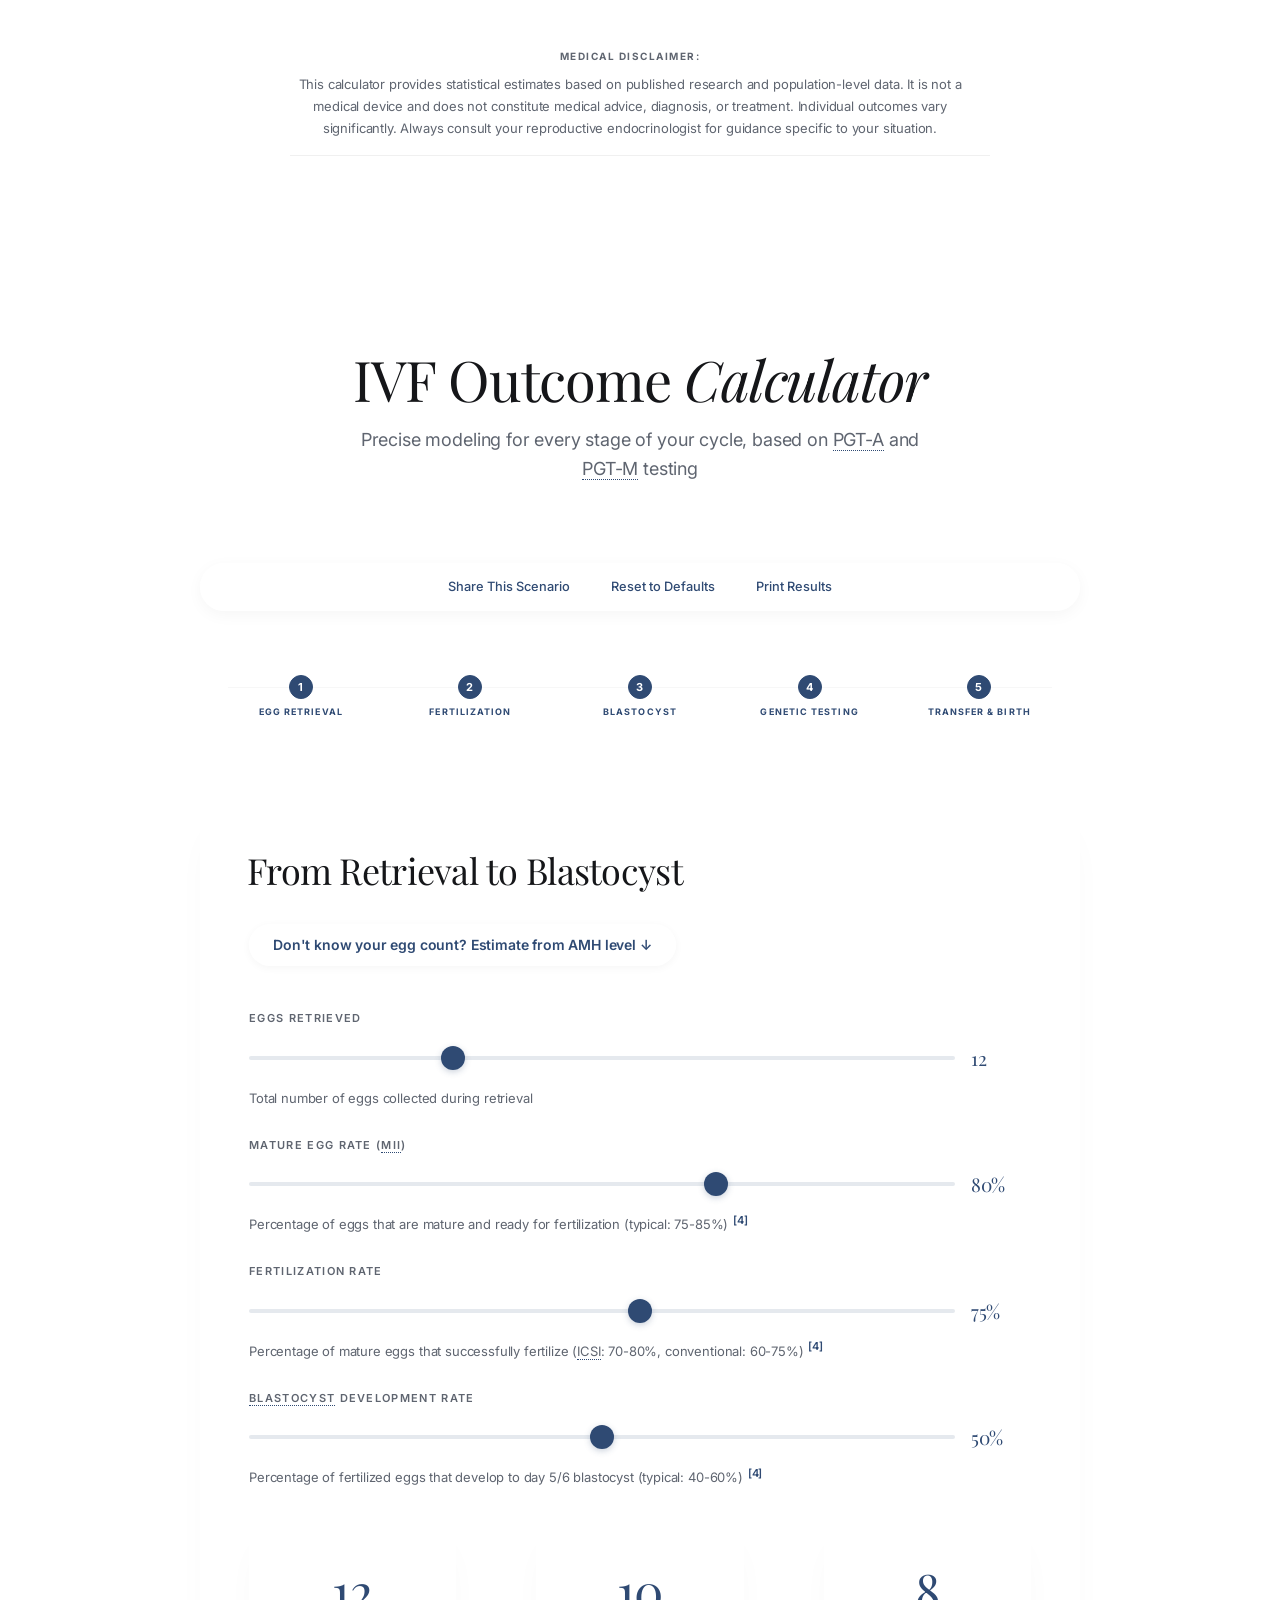
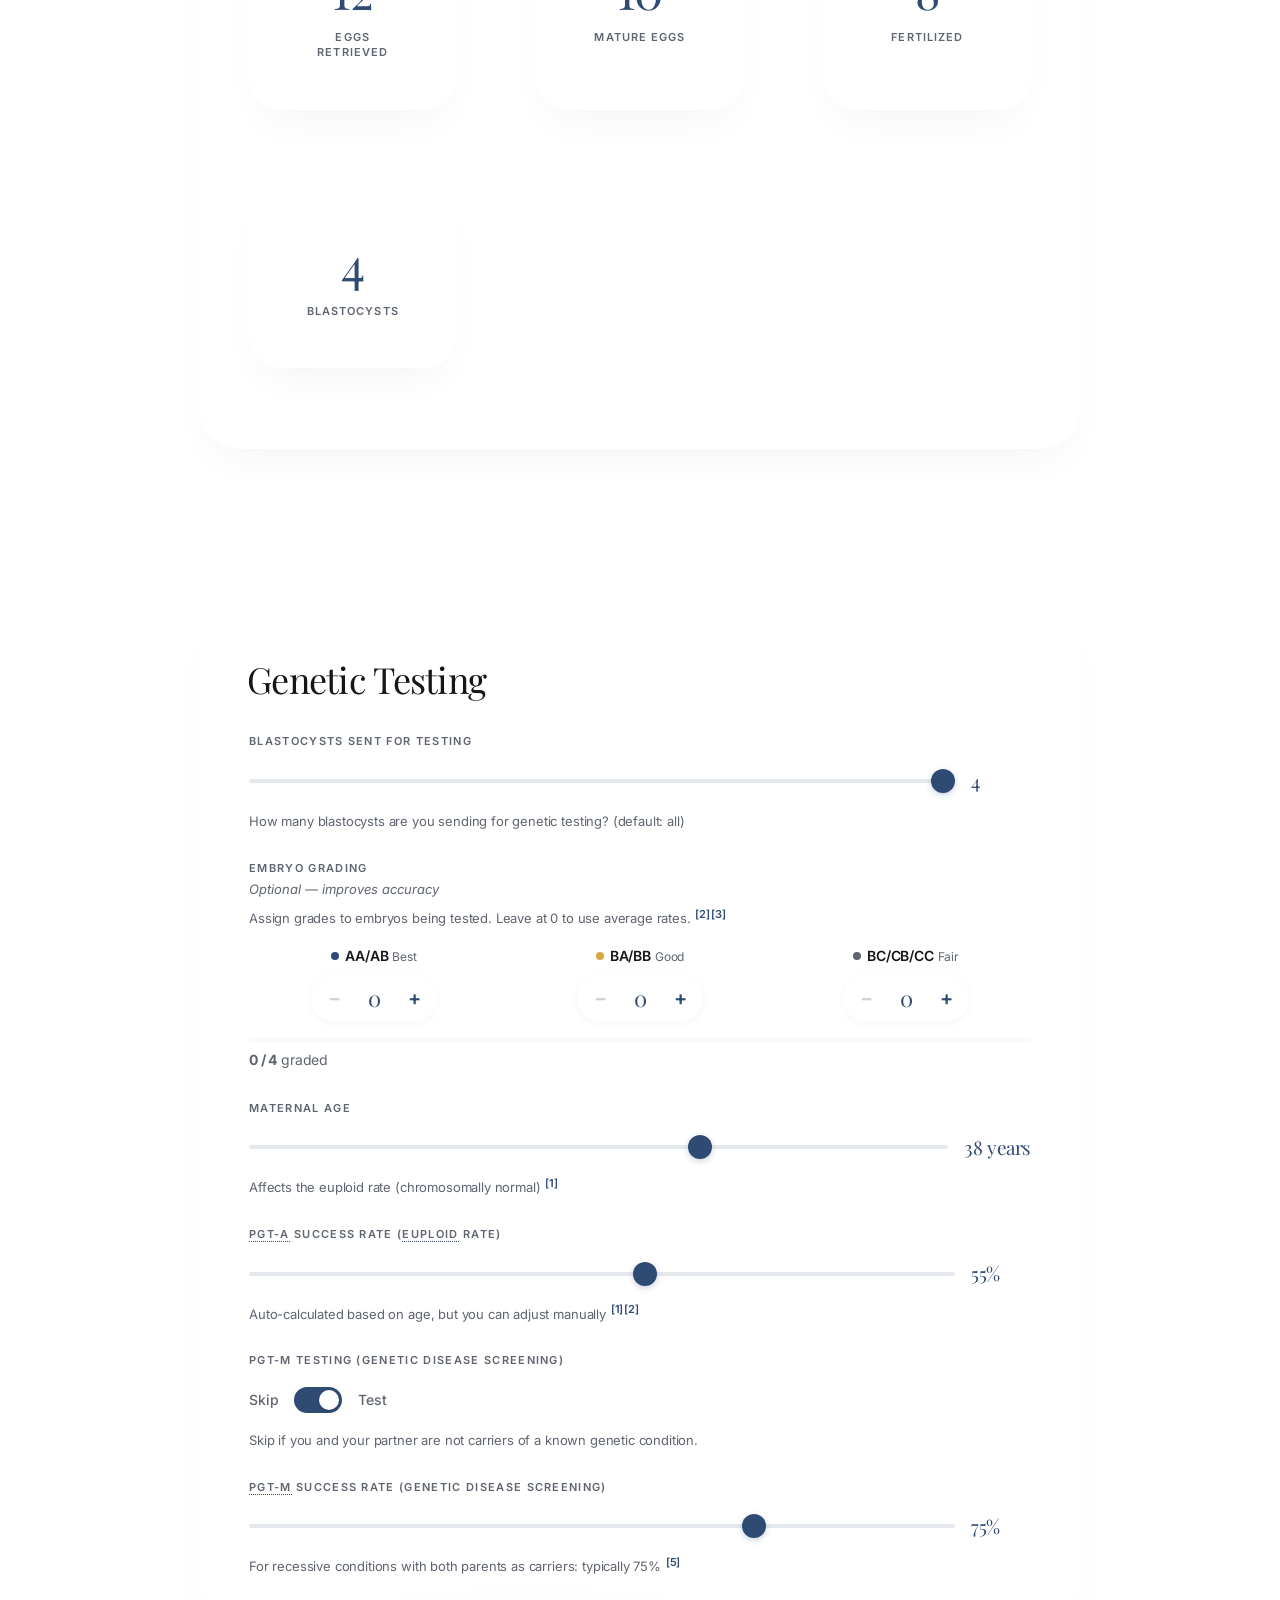
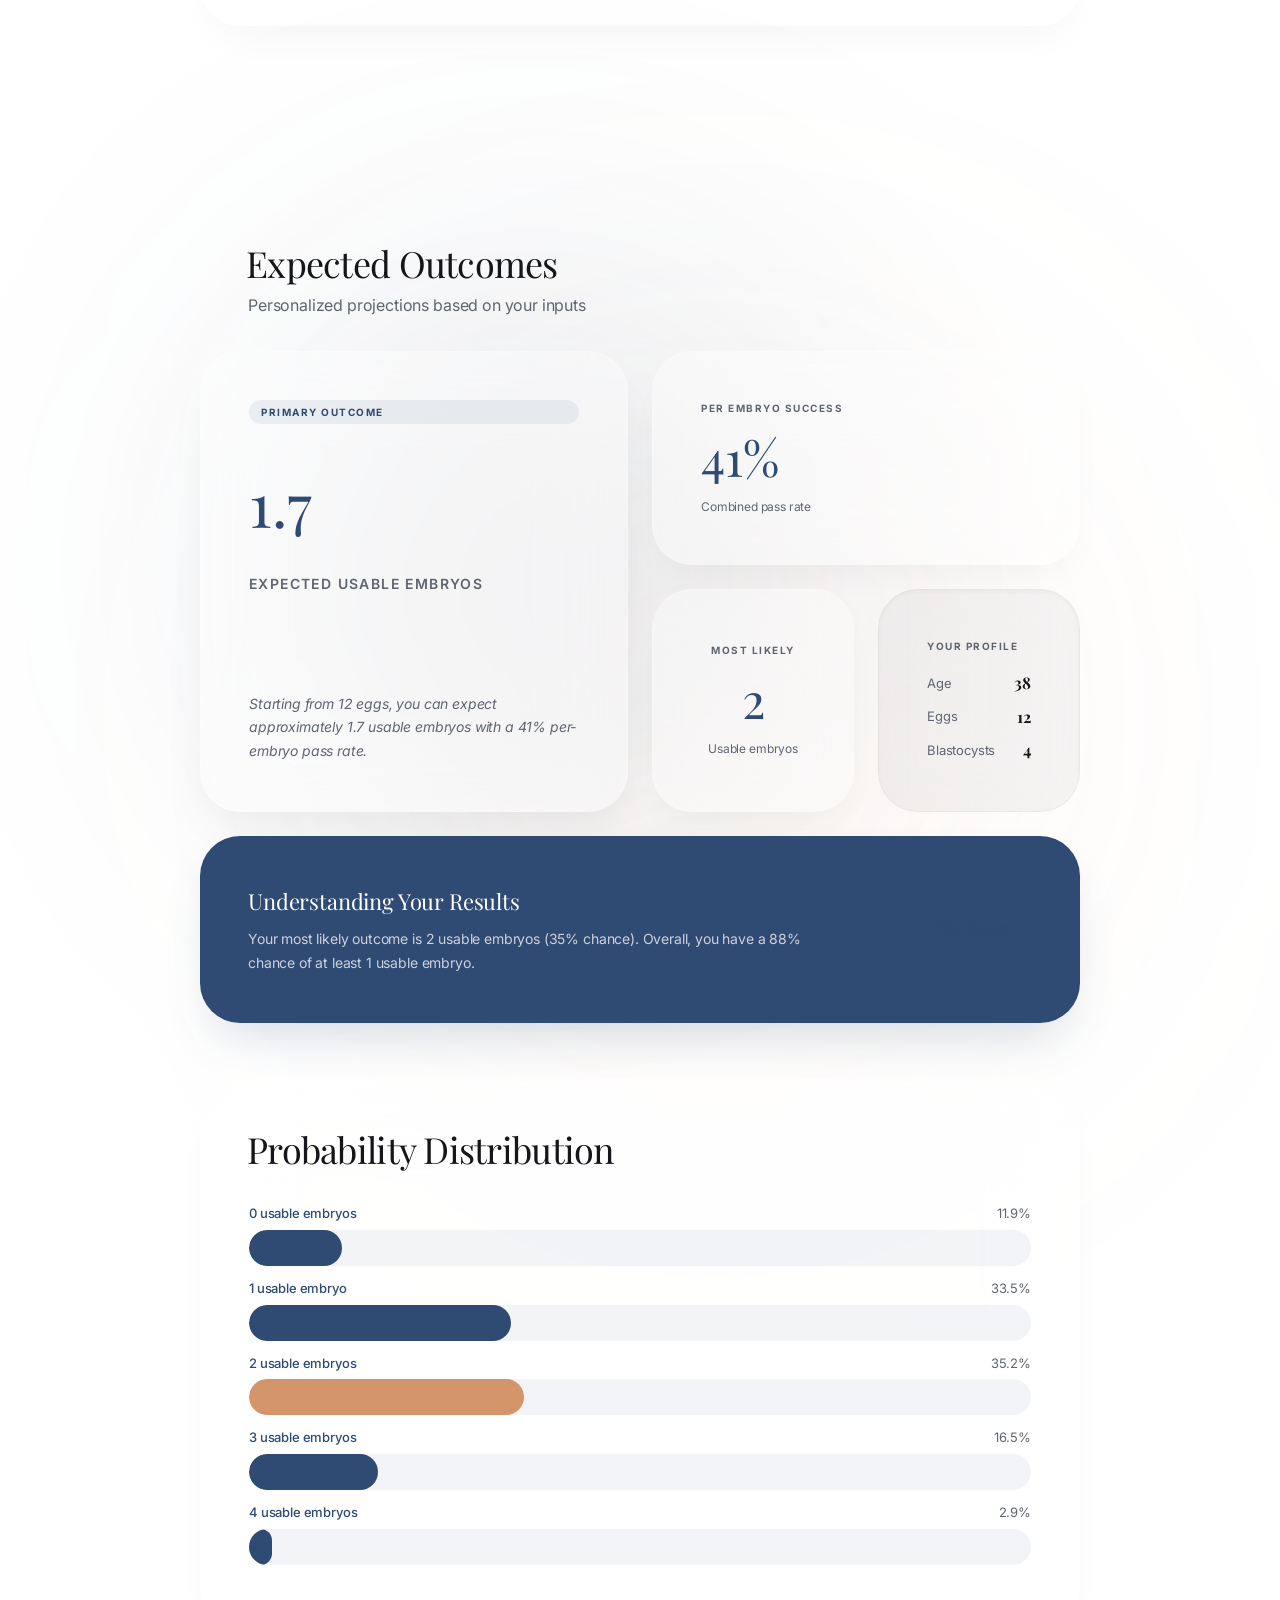
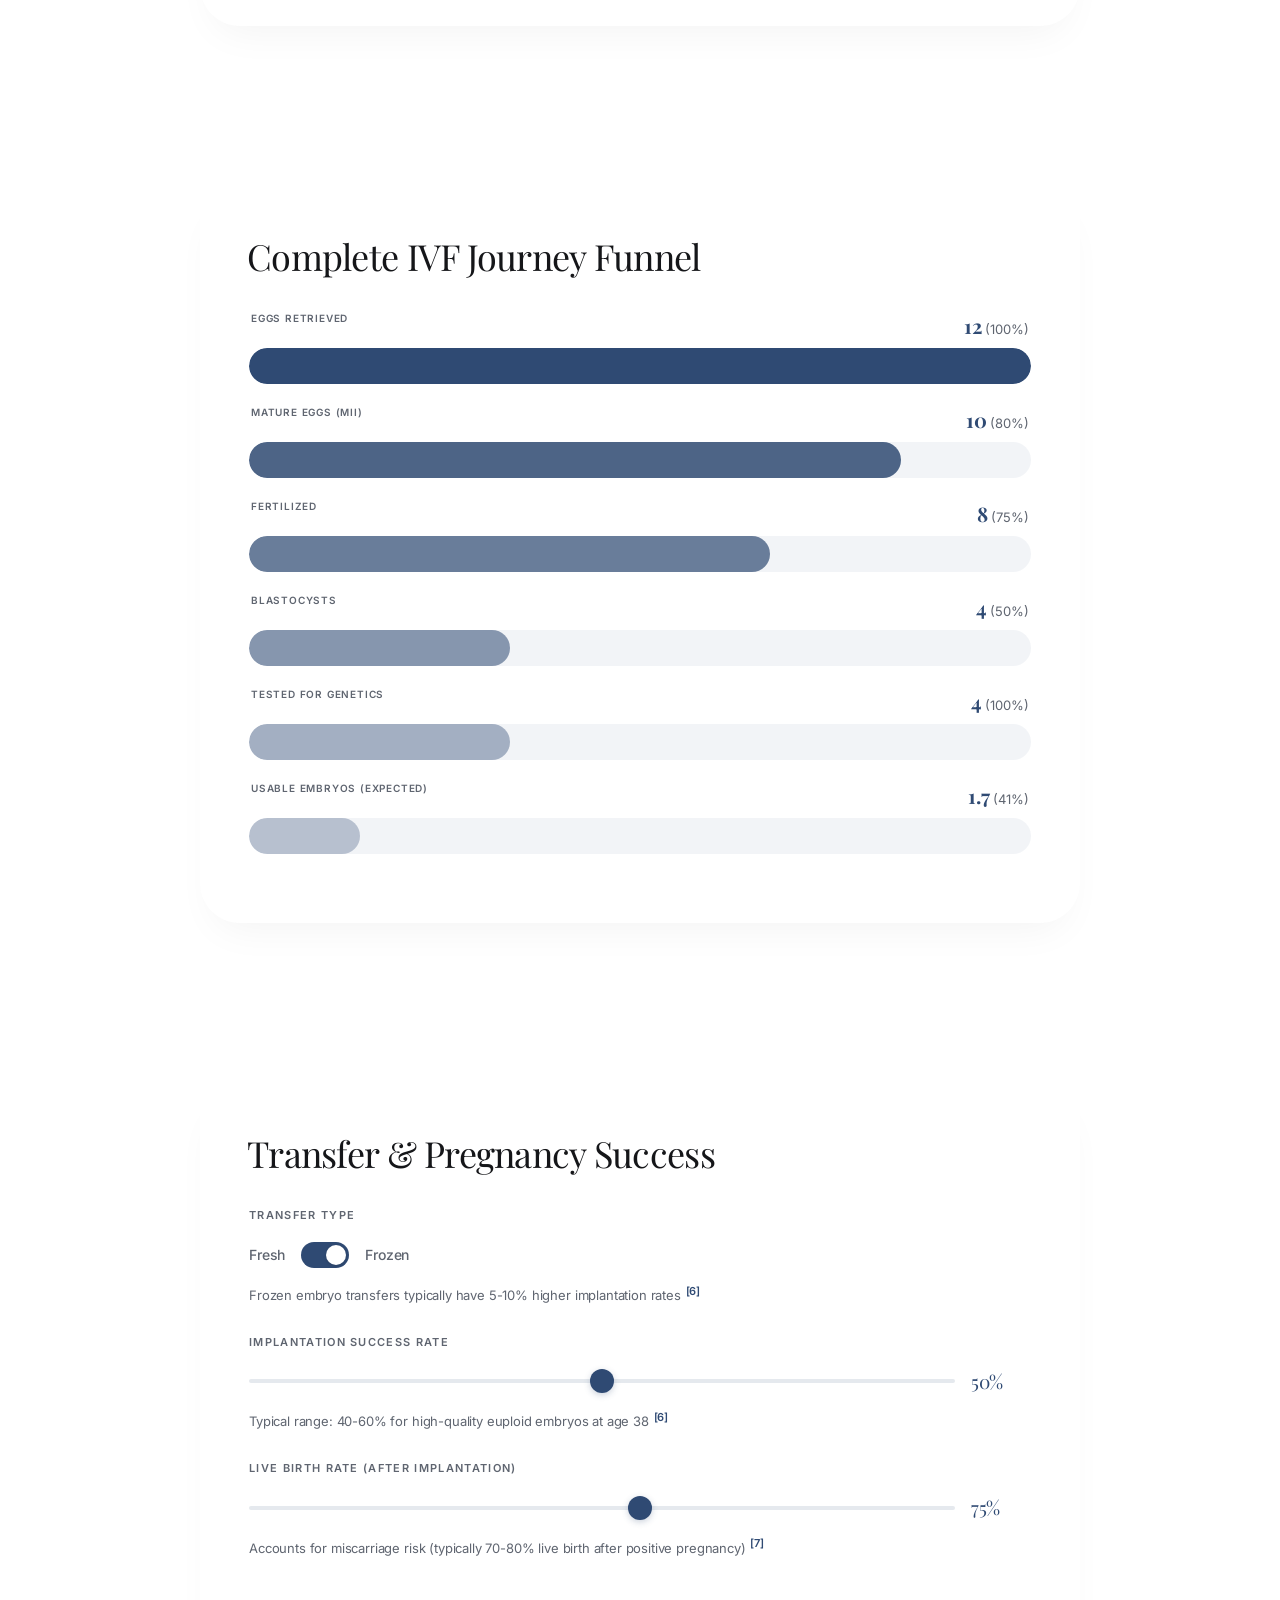
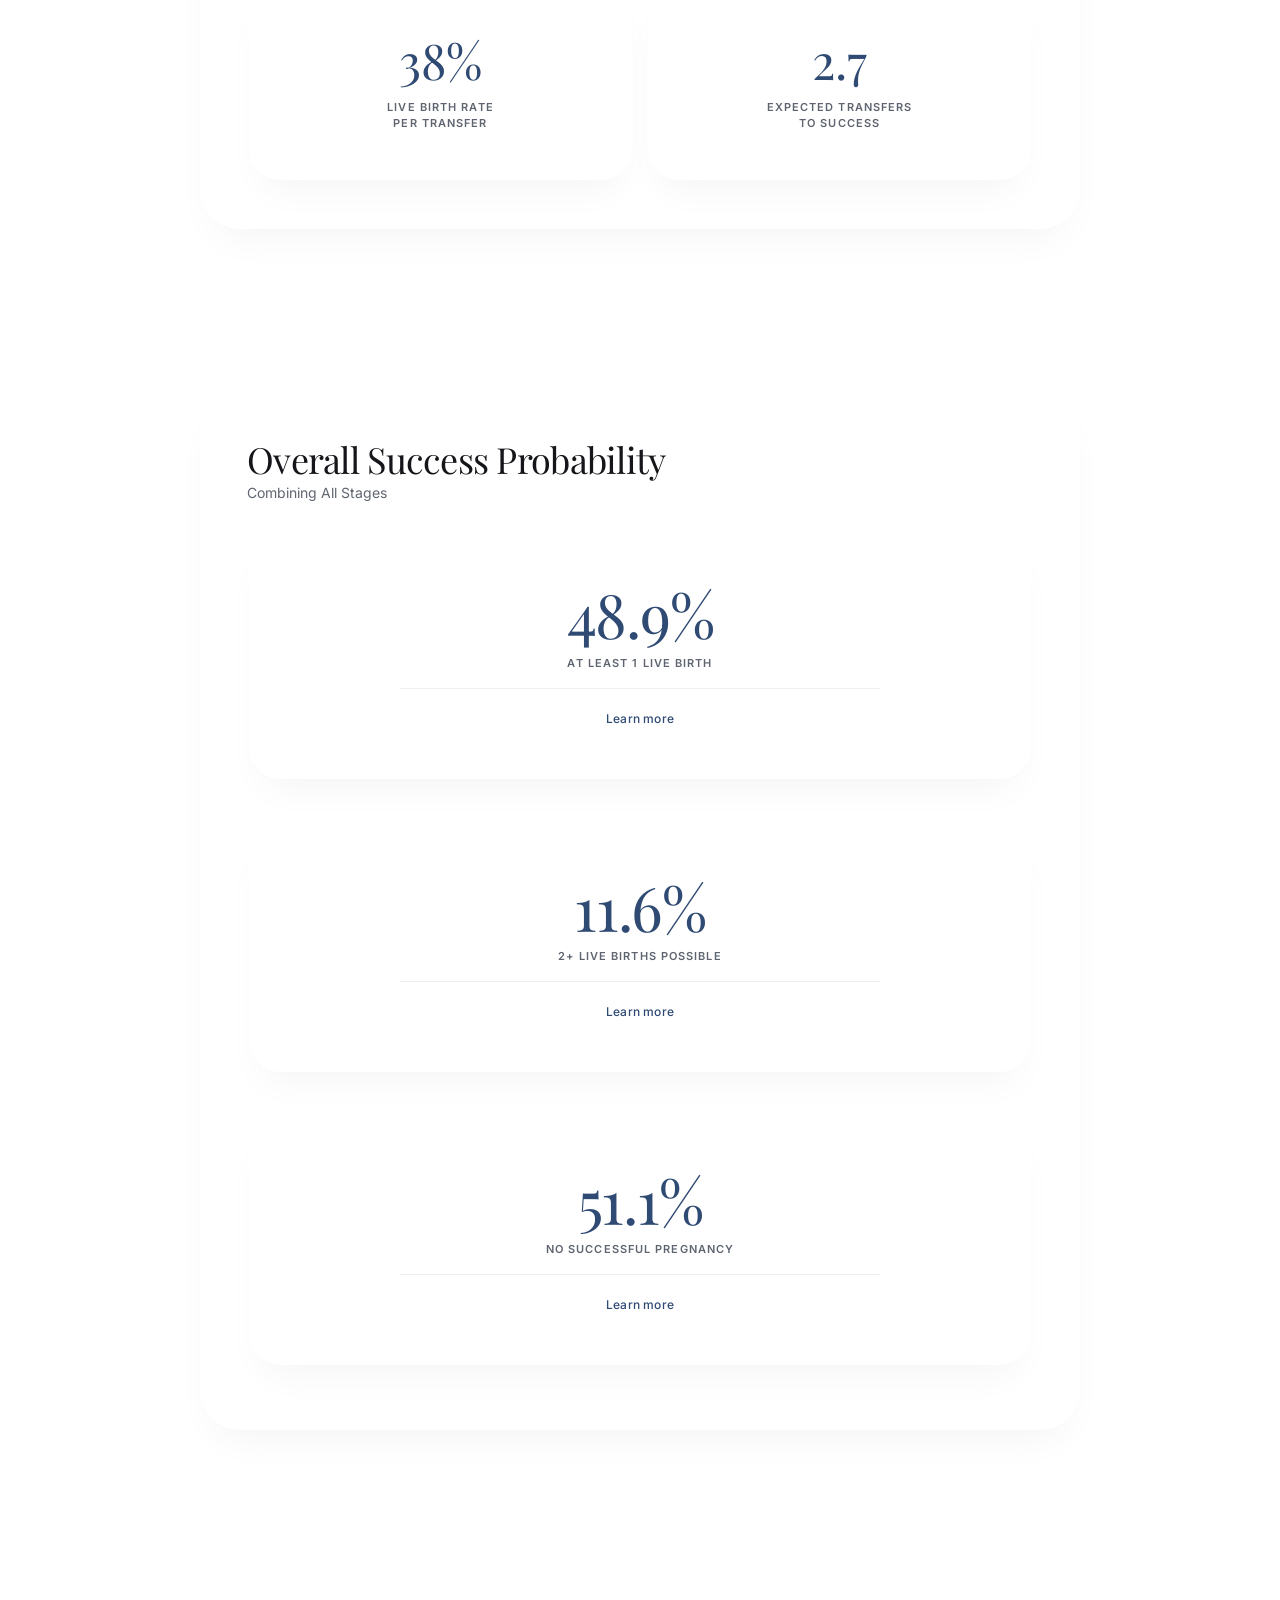
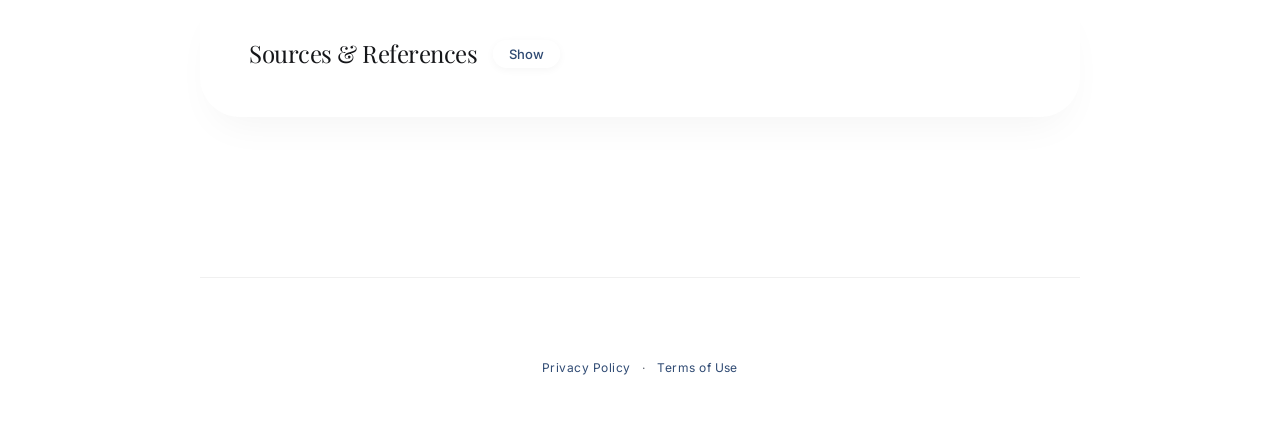
==== commit aa9c1f41: "Round 2 mobile fixes: aura gradient, stat card, heading alignment, CTA cleanup - Fix aura gradient o" ====
--- a/index.html
+++ b/index.html
@@ -38,7 +38,7 @@
     <link rel="preconnect" href="https://fonts.gstatic.com" crossorigin>
     <link href="https://fonts.googleapis.com/css2?family=Inter:wght@300;400;500;600;700&family=Playfair+Display:ital,wght@0,400;0,500;0,600;1,300;1,400&display=swap" rel="stylesheet">
 
-    <link rel="stylesheet" href="style.css?v=5.3">
+    <link rel="stylesheet" href="style.css?v=5.4">
 </head>
 <body>
     <div class="container">
@@ -146,6 +146,10 @@
 
                 <!-- Summary Stats -->
                 <div class="stat-grid">
+                    <div class="stat-card">
+                        <div class="stat-value" id="eggsRetrievedStat">12</div>
+                        <div class="stat-label">Eggs Retrieved</div>
+                    </div>
                     <div class="stat-card">
                         <div class="stat-value" id="matureEggs">10</div>
                         <div class="stat-label">Mature Eggs</div>
--- a/style.css
+++ b/style.css
@@ -93,6 +93,7 @@
   position: relative;
   z-index: 1;
   margin-bottom: var(--space-md);
+  padding-left: var(--space-card);
 }
 
 .bento-header h2 {
@@ -102,6 +103,7 @@
   color: var(--color-text);
   line-height: 1.2;
   letter-spacing: -0.02em;
+  text-indent: -2px;
   margin-bottom: var(--space-xs);
 }
 
@@ -481,13 +483,21 @@
   letter-spacing: -0.01em;
   color: var(--color-text);
   background-color: var(--color-bg);
-  background-image: var(--aura-sunrise);
-  background-attachment: fixed;
   overflow-x: hidden;
   min-height: 100vh;
   padding: var(--space-sm);
   -webkit-font-smoothing: antialiased;
   -moz-osx-font-smoothing: grayscale;
+}
+
+/* Fixed aura gradient — works on iOS Safari (background-attachment: fixed does not) */
+body::before {
+  content: '';
+  position: fixed;
+  inset: 0;
+  background-image: var(--aura-sunrise);
+  z-index: -1;
+  pointer-events: none;
 }
 
 /* --- Layout Container --- */
@@ -669,6 +679,7 @@
   margin-bottom: var(--space-md);
   line-height: 1.2;
   letter-spacing: -0.02em;
+  text-indent: -2px;
 }
 
 /* --- Input Groups --- */
@@ -1137,6 +1148,7 @@
   margin-bottom: var(--space-xl);
   line-height: 1.2;
   letter-spacing: -0.02em;
+  text-indent: -2px;
   text-align: left;
 }
 
@@ -1251,6 +1263,7 @@
   margin-bottom: var(--space-md);
   line-height: 1.2;
   letter-spacing: -0.02em;
+  text-indent: -2px;
 }
 
 /* --- Funnel Chart (Monochromatic Teal) --- */
@@ -1425,6 +1438,7 @@
   margin-bottom: var(--space-md);
   line-height: 1.2;
   letter-spacing: -0.02em;
+  text-indent: -2px;
   text-align: left;
 }
 
@@ -1462,6 +1476,7 @@
   margin-bottom: var(--space-md);
   line-height: 1.2;
   letter-spacing: -0.02em;
+  text-indent: -2px;
 }
 
 .heading-subtitle {
@@ -1681,7 +1696,7 @@
   }
 
   .stat-grid {
-    grid-template-columns: repeat(3, 1fr);
+    grid-template-columns: repeat(4, 1fr);
     gap: var(--space-md);
   }
 
@@ -1735,6 +1750,10 @@
 
   .bento-cta-content {
     text-align: center;
+  }
+
+  .bento-cta-btn {
+    display: none;
   }
 
   .bento-hero .stat-value {
@@ -2343,6 +2362,10 @@
     print-color-adjust: exact;
   }
 
+  body::before {
+    display: none !important;
+  }
+
   .disclaimer-banner,
   .toolbar,
   .stage-indicator {
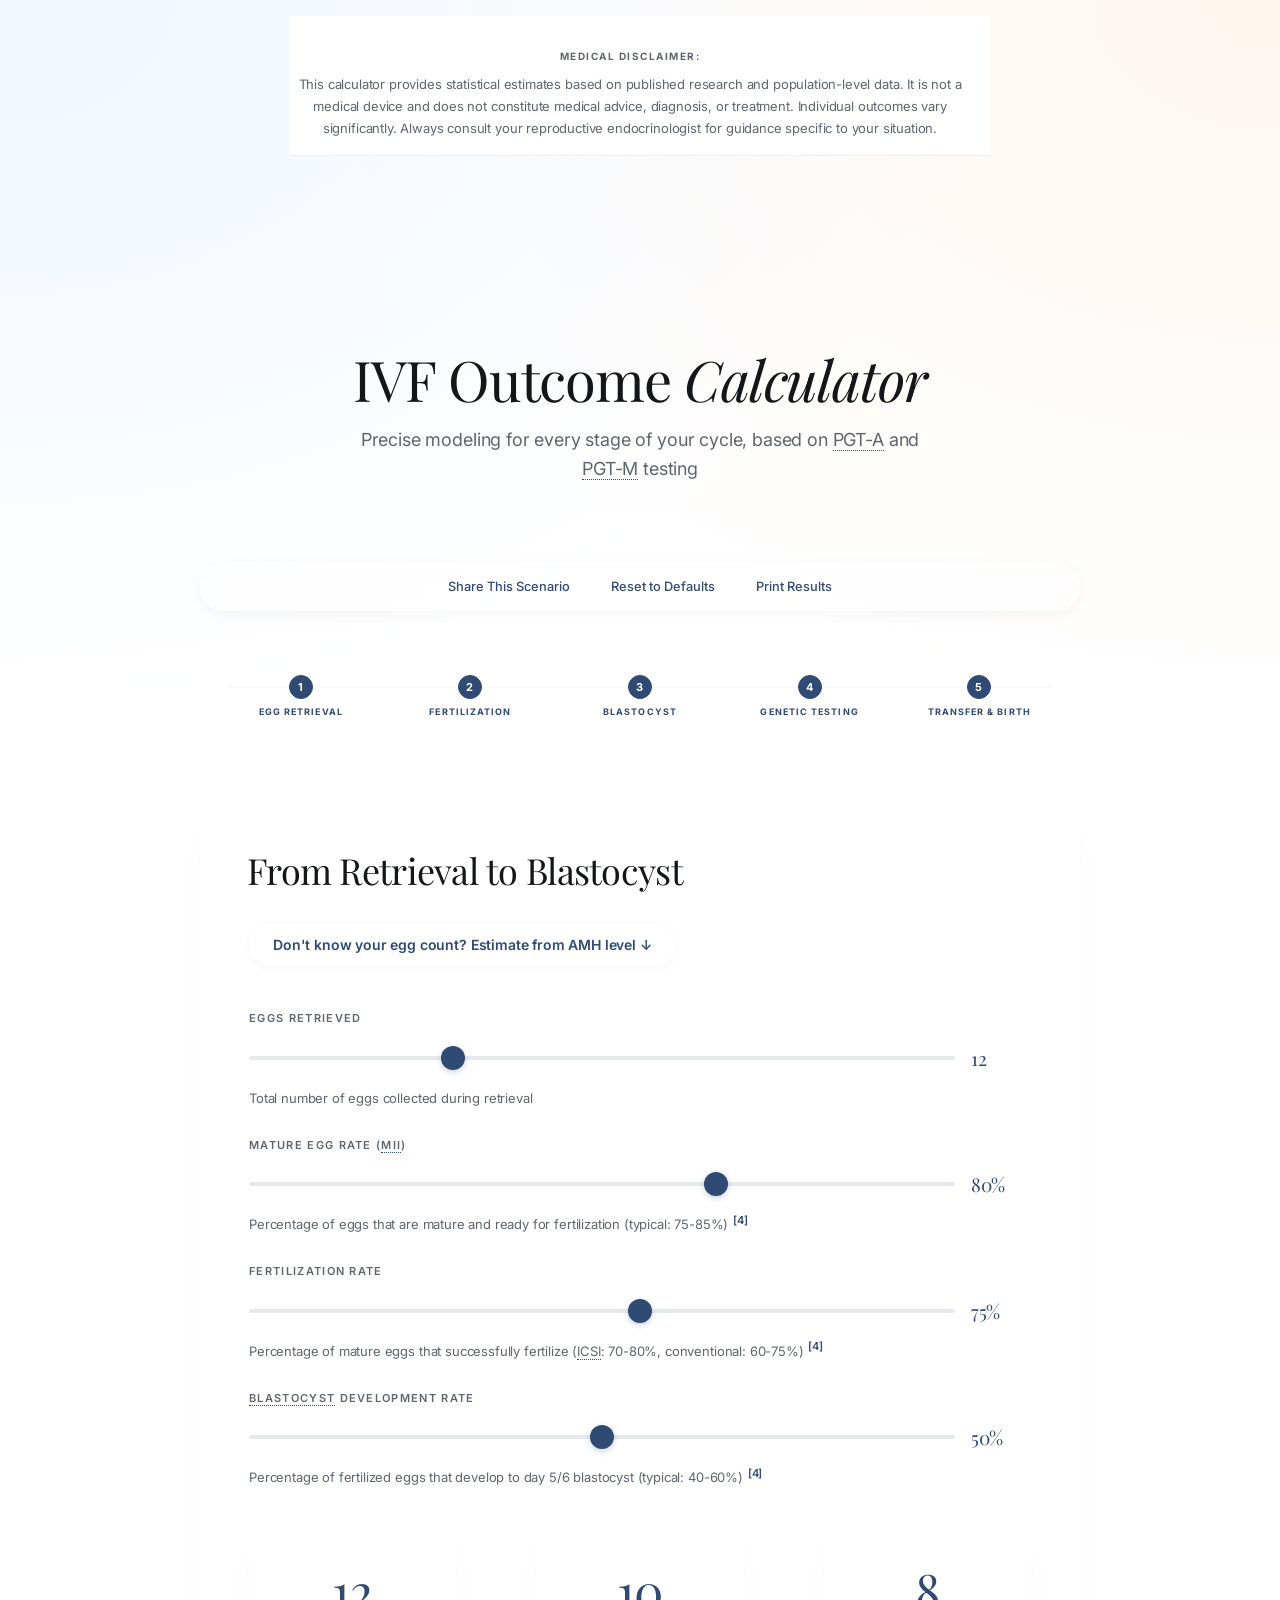
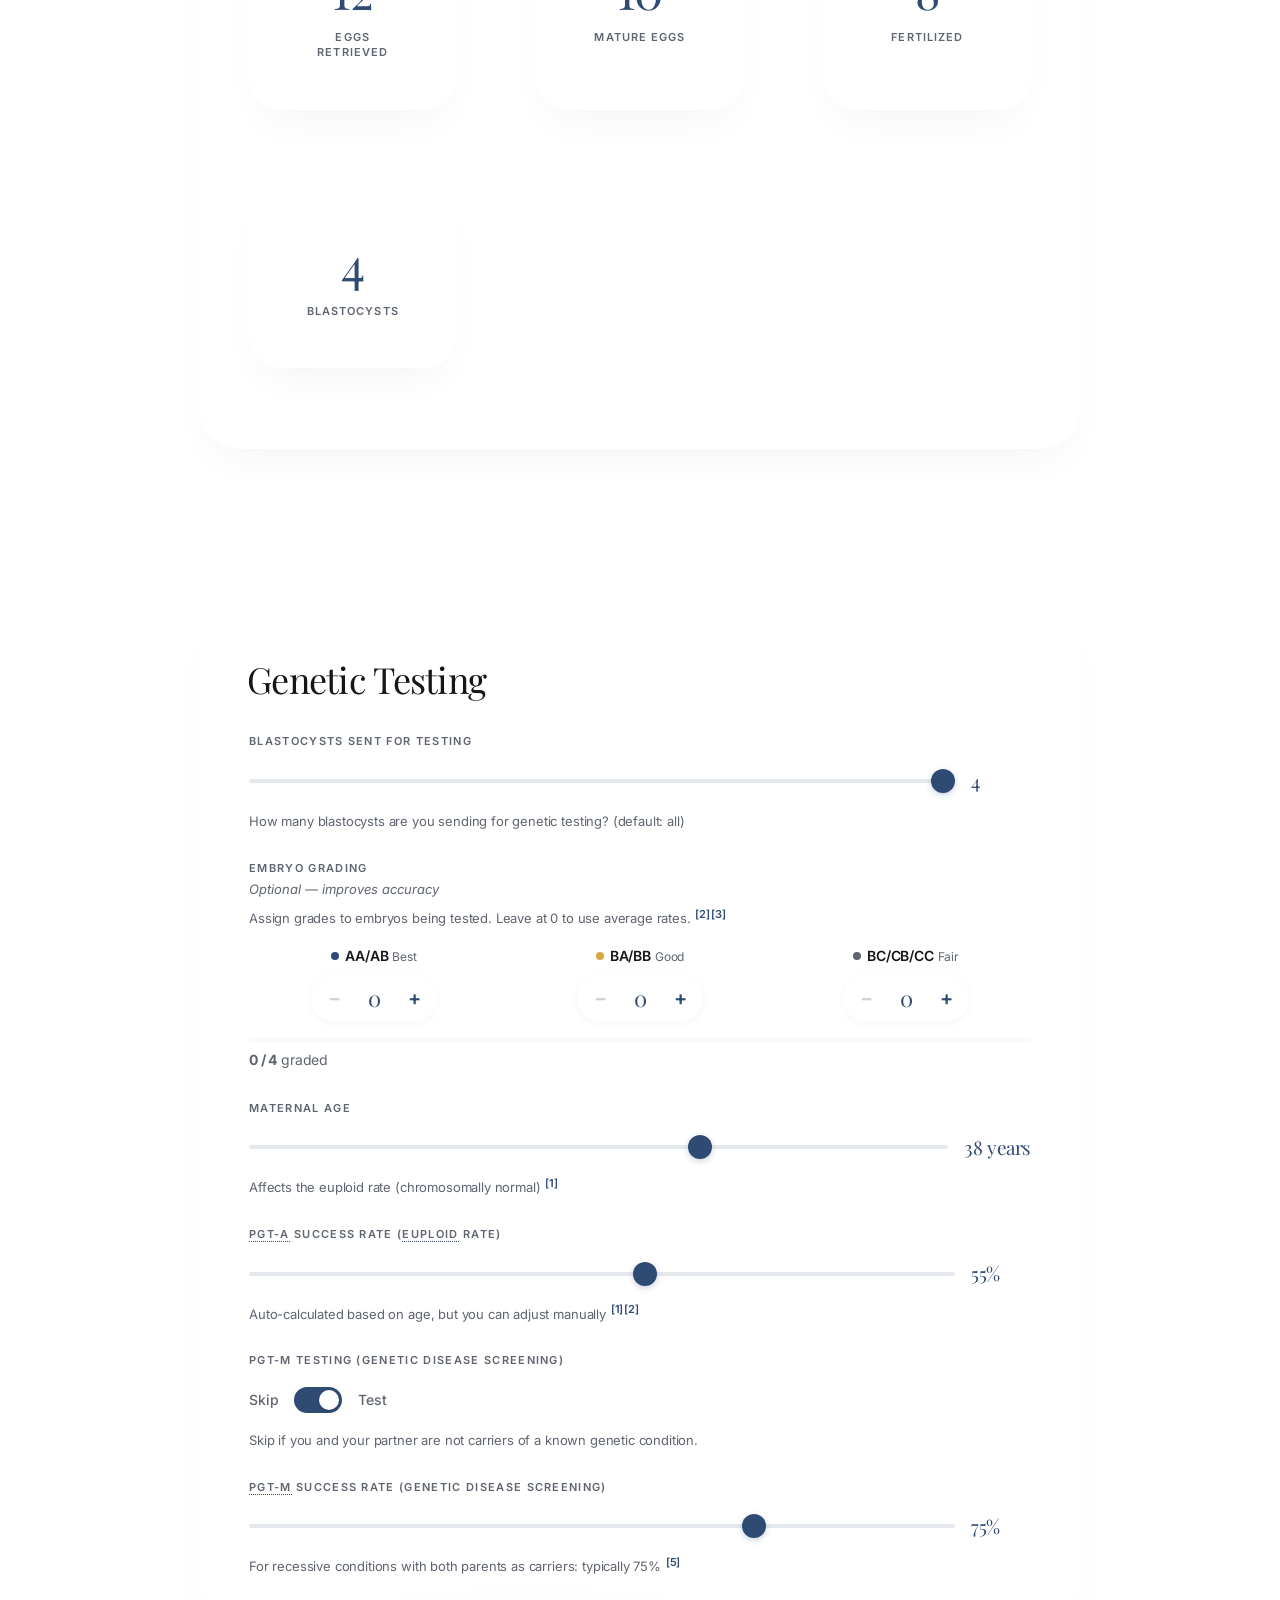
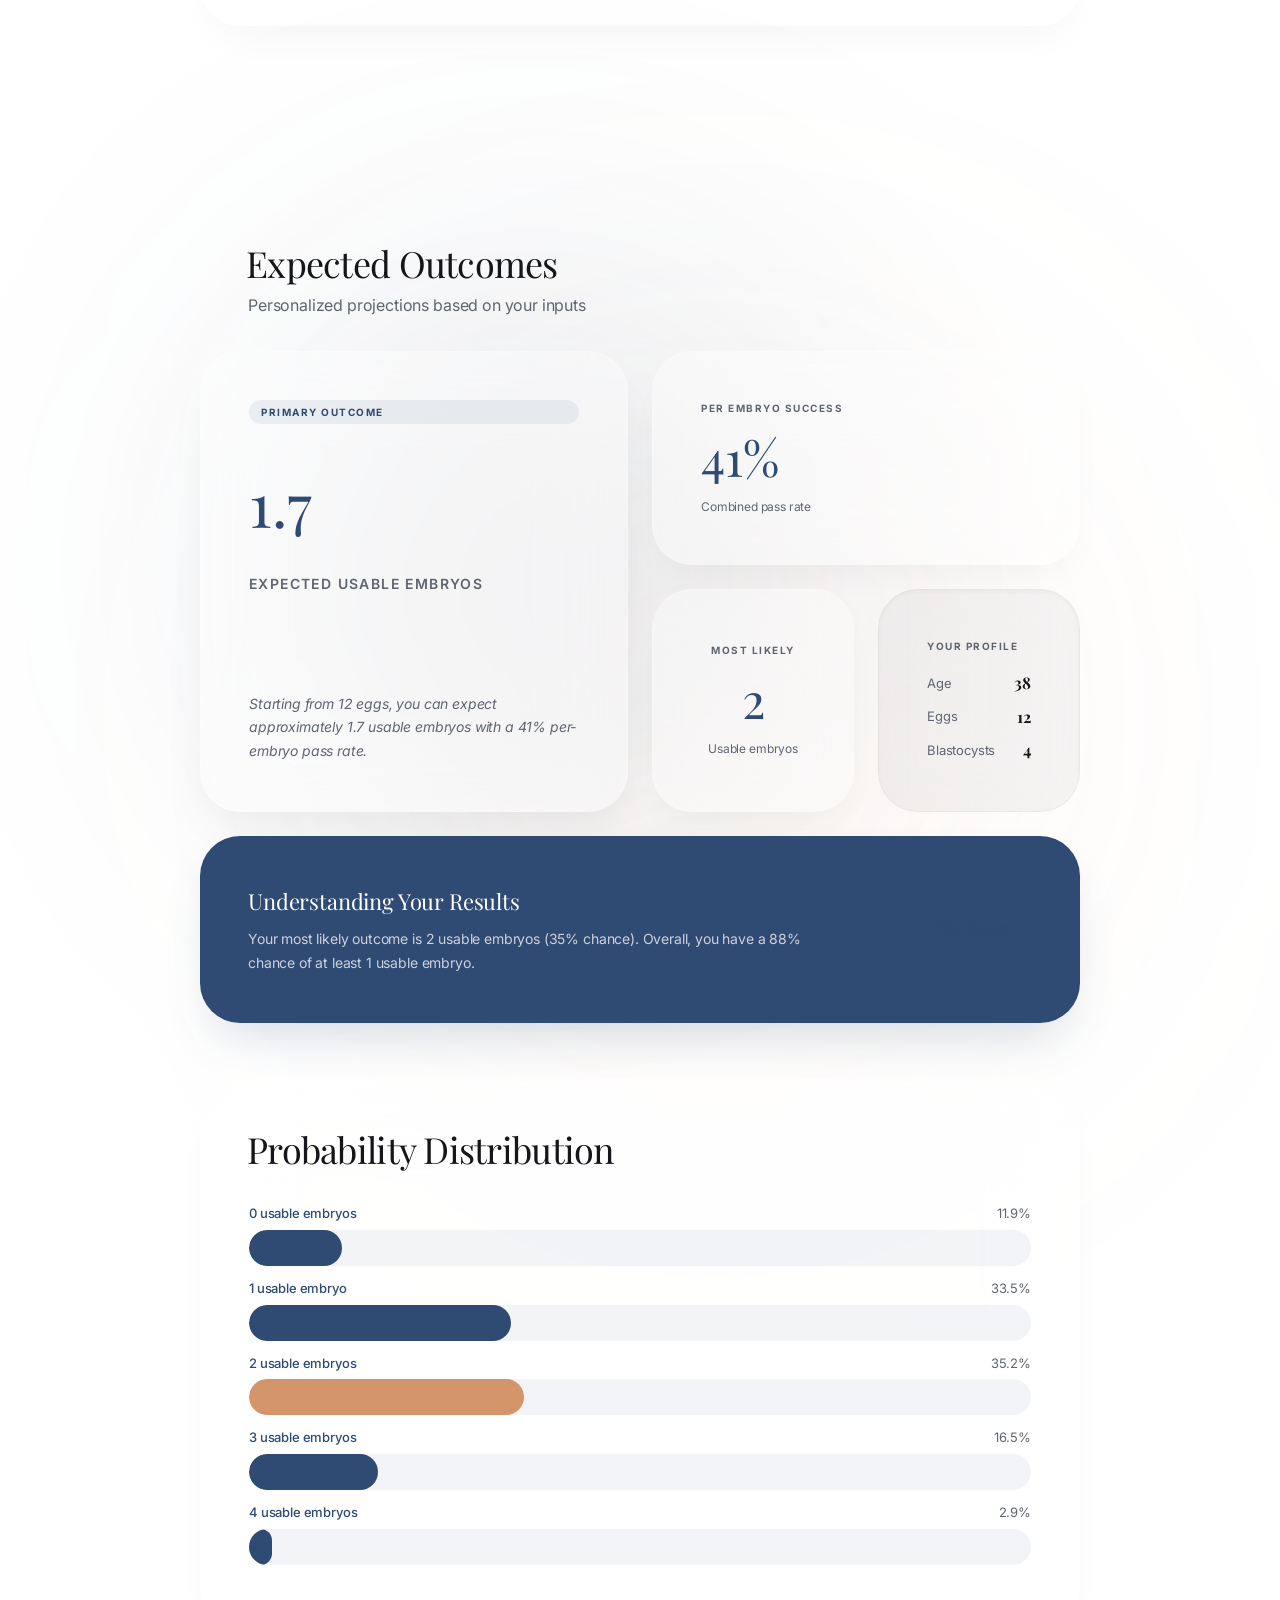
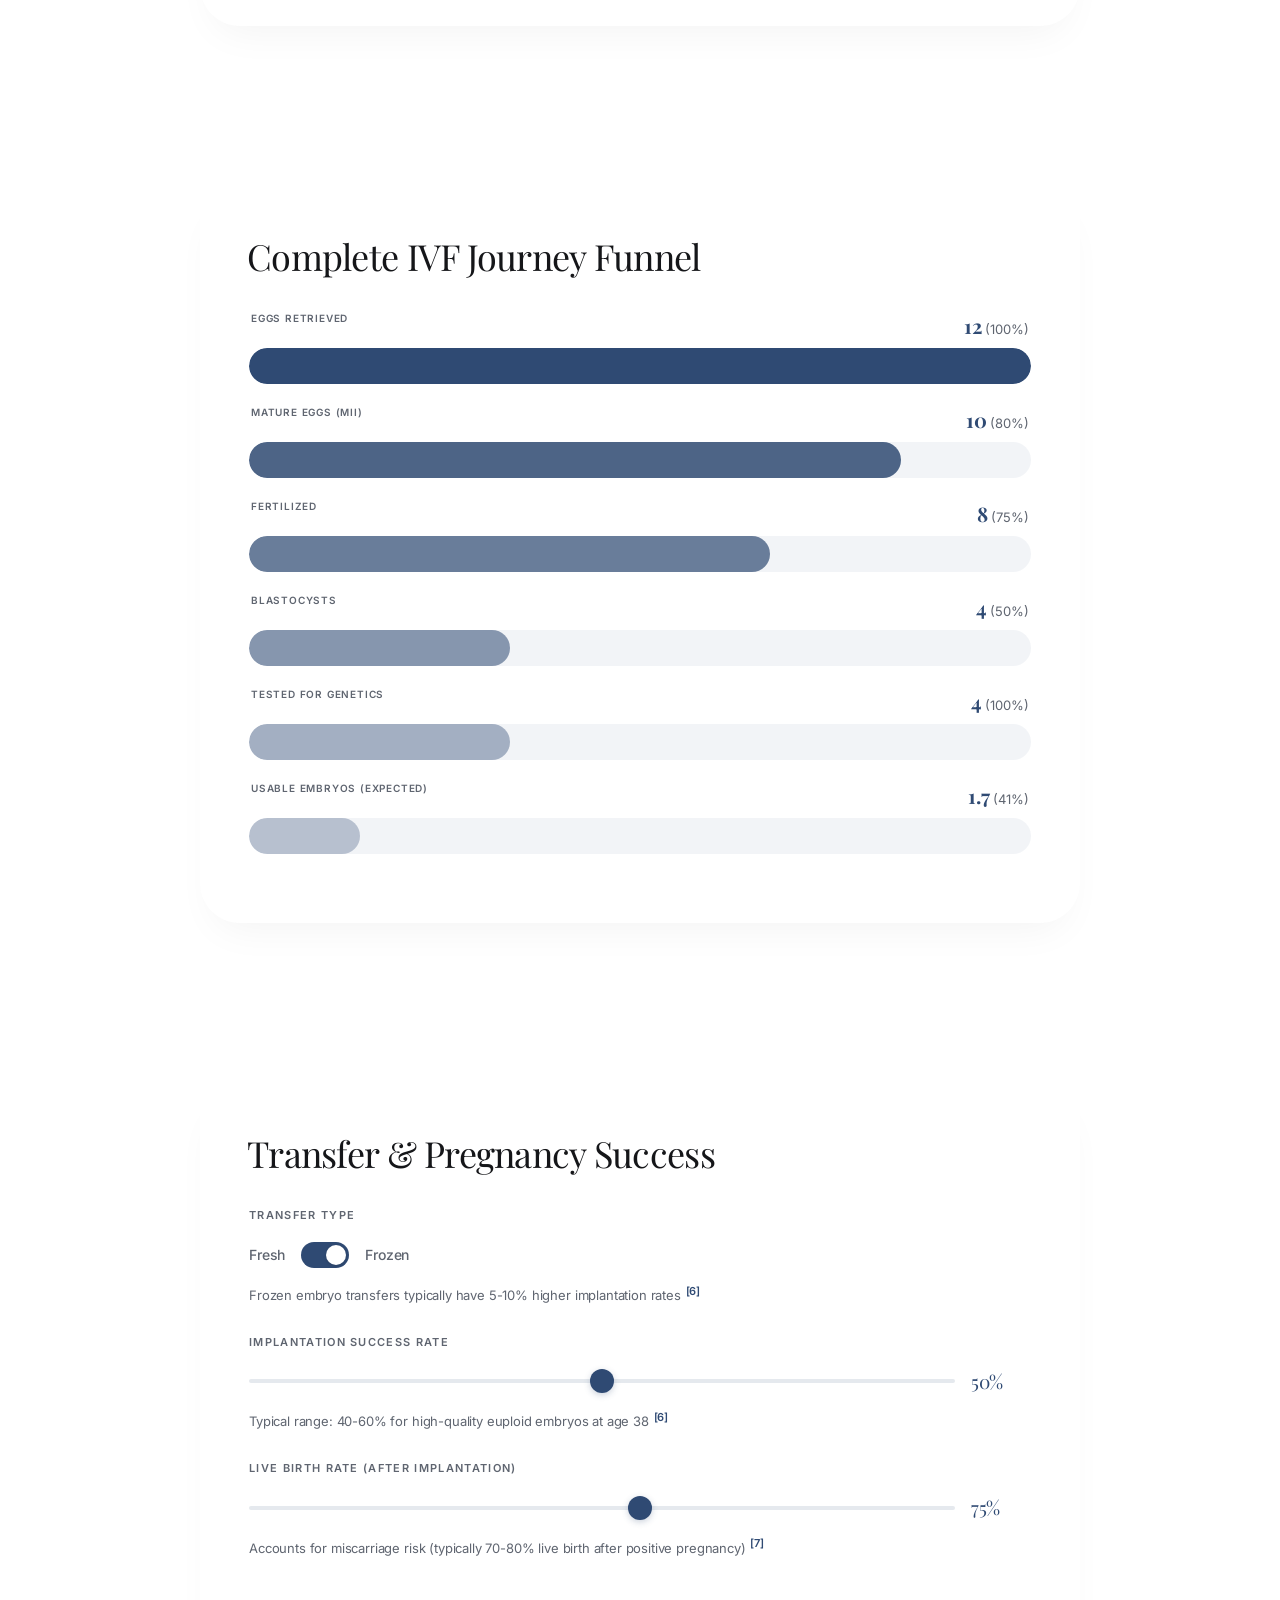
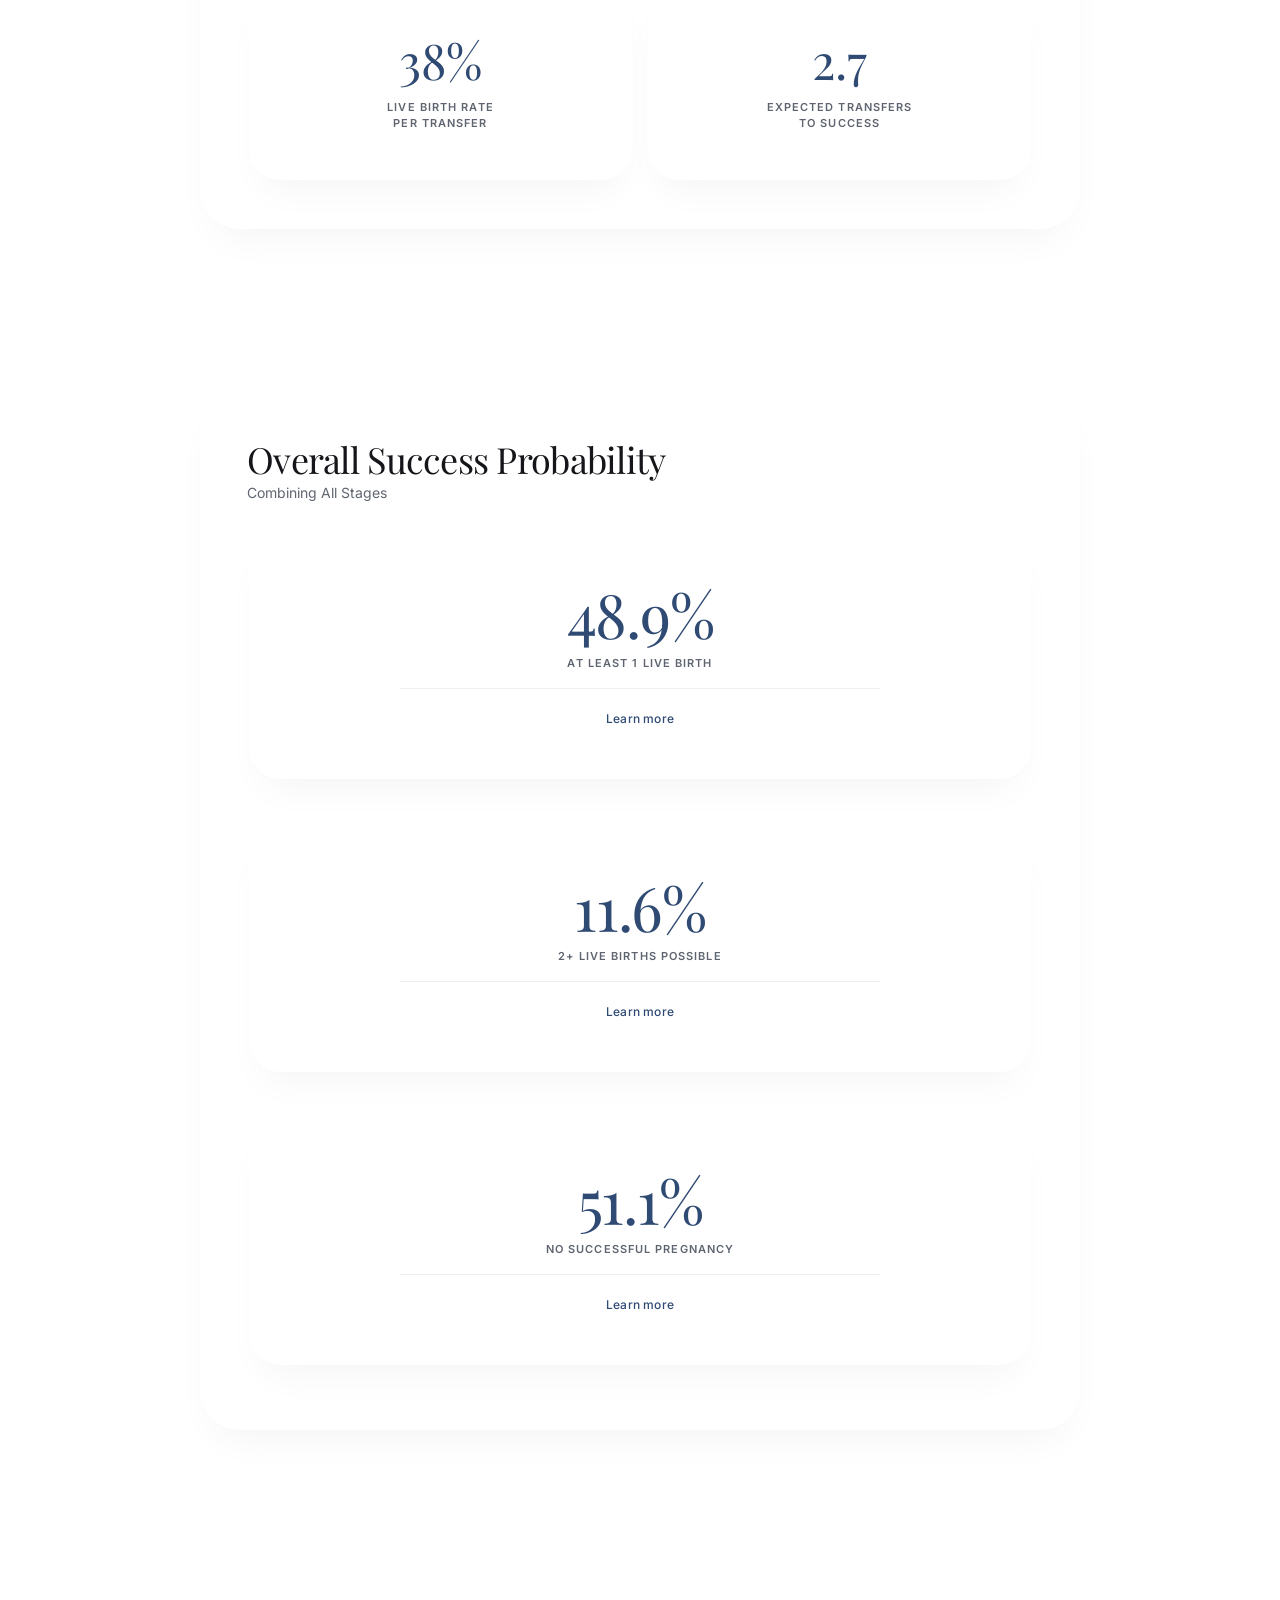
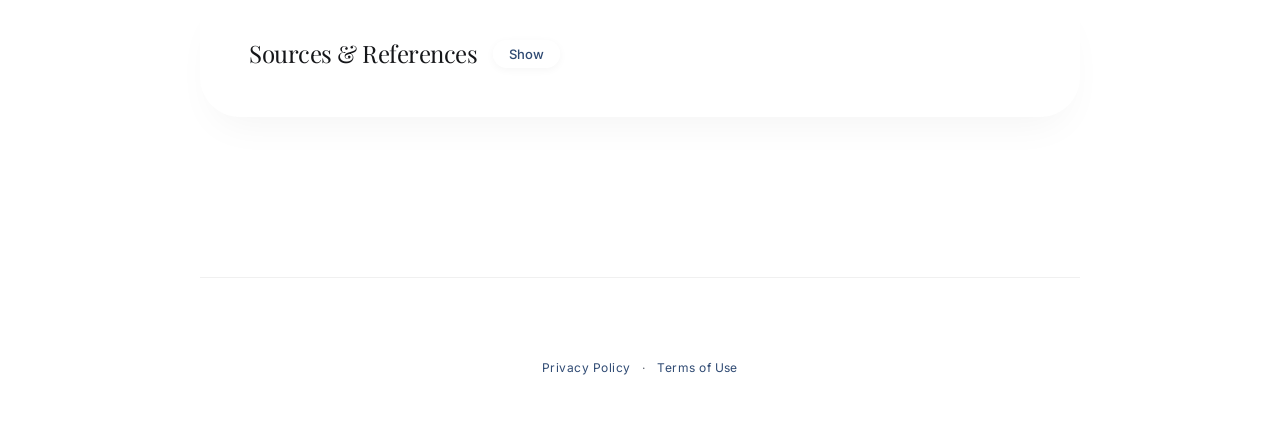
==== commit cf90ce21: "Fix aura gradient on iOS Safari — replace pseudo-element with real DOM element body::before with pos" ====
--- a/index.html
+++ b/index.html
@@ -38,9 +38,10 @@
     <link rel="preconnect" href="https://fonts.gstatic.com" crossorigin>
     <link href="https://fonts.googleapis.com/css2?family=Inter:wght@300;400;500;600;700&family=Playfair+Display:ital,wght@0,400;0,500;0,600;1,300;1,400&display=swap" rel="stylesheet">
 
-    <link rel="stylesheet" href="style.css?v=5.4">
+    <link rel="stylesheet" href="style.css?v=5.6">
 </head>
 <body>
+    <div class="aura-bg" aria-hidden="true"></div>
     <div class="container">
 
         <!-- Medical Disclaimer Banner -->
--- a/style.css
+++ b/style.css
@@ -488,14 +488,14 @@
   padding: var(--space-sm);
   -webkit-font-smoothing: antialiased;
   -moz-osx-font-smoothing: grayscale;
-}
-
-/* Fixed aura gradient — works on iOS Safari (background-attachment: fixed does not) */
-body::before {
-  content: '';
+  isolation: isolate;
+}
+
+/* Fixed aura gradient — real DOM element, reliable on iOS Safari */
+.aura-bg {
   position: fixed;
   inset: 0;
-  background-image: var(--aura-sunrise);
+  background: var(--aura-sunrise);
   z-index: -1;
   pointer-events: none;
 }
@@ -1844,7 +1844,7 @@
   }
 
   .input-group:first-of-type {
-    margin-top: -40px;
+    margin-top: -20px;
   }
 
   .input-section h2,
@@ -2362,7 +2362,7 @@
     print-color-adjust: exact;
   }
 
-  body::before {
+  .aura-bg {
     display: none !important;
   }
 
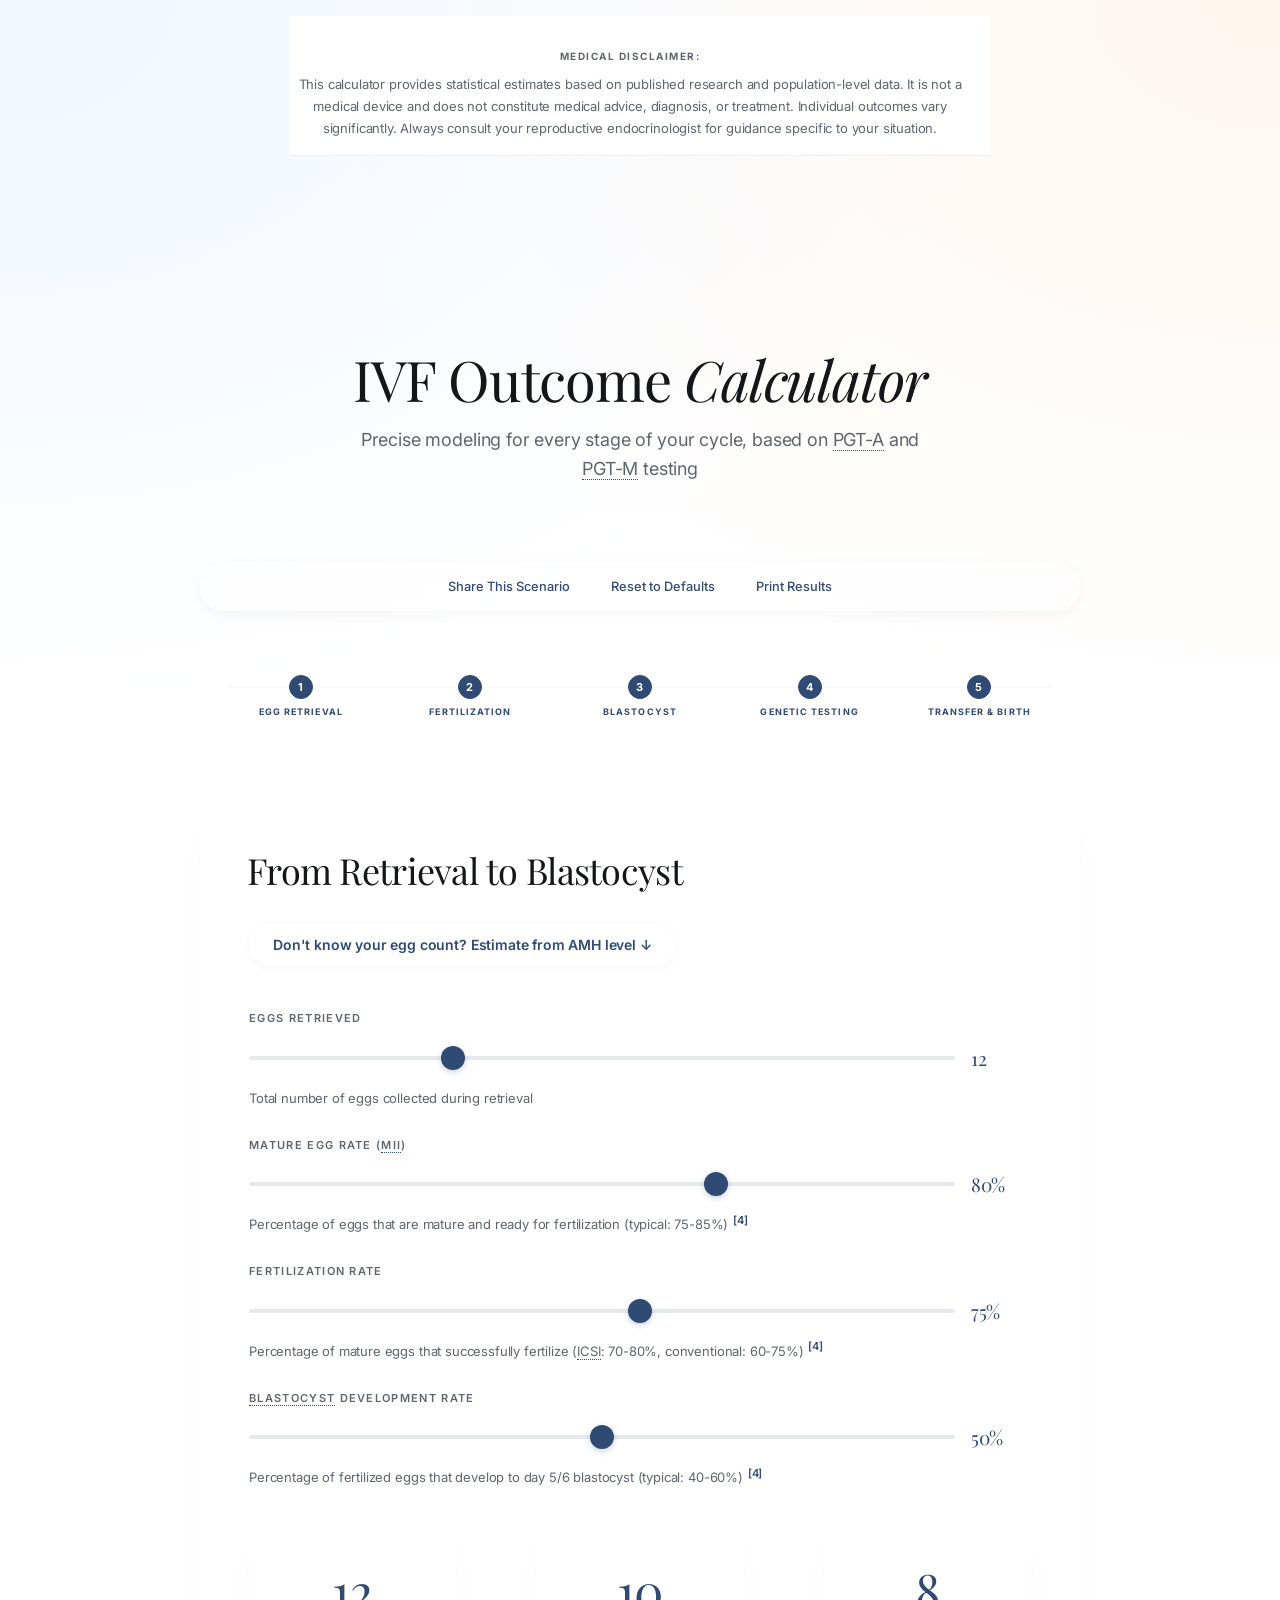
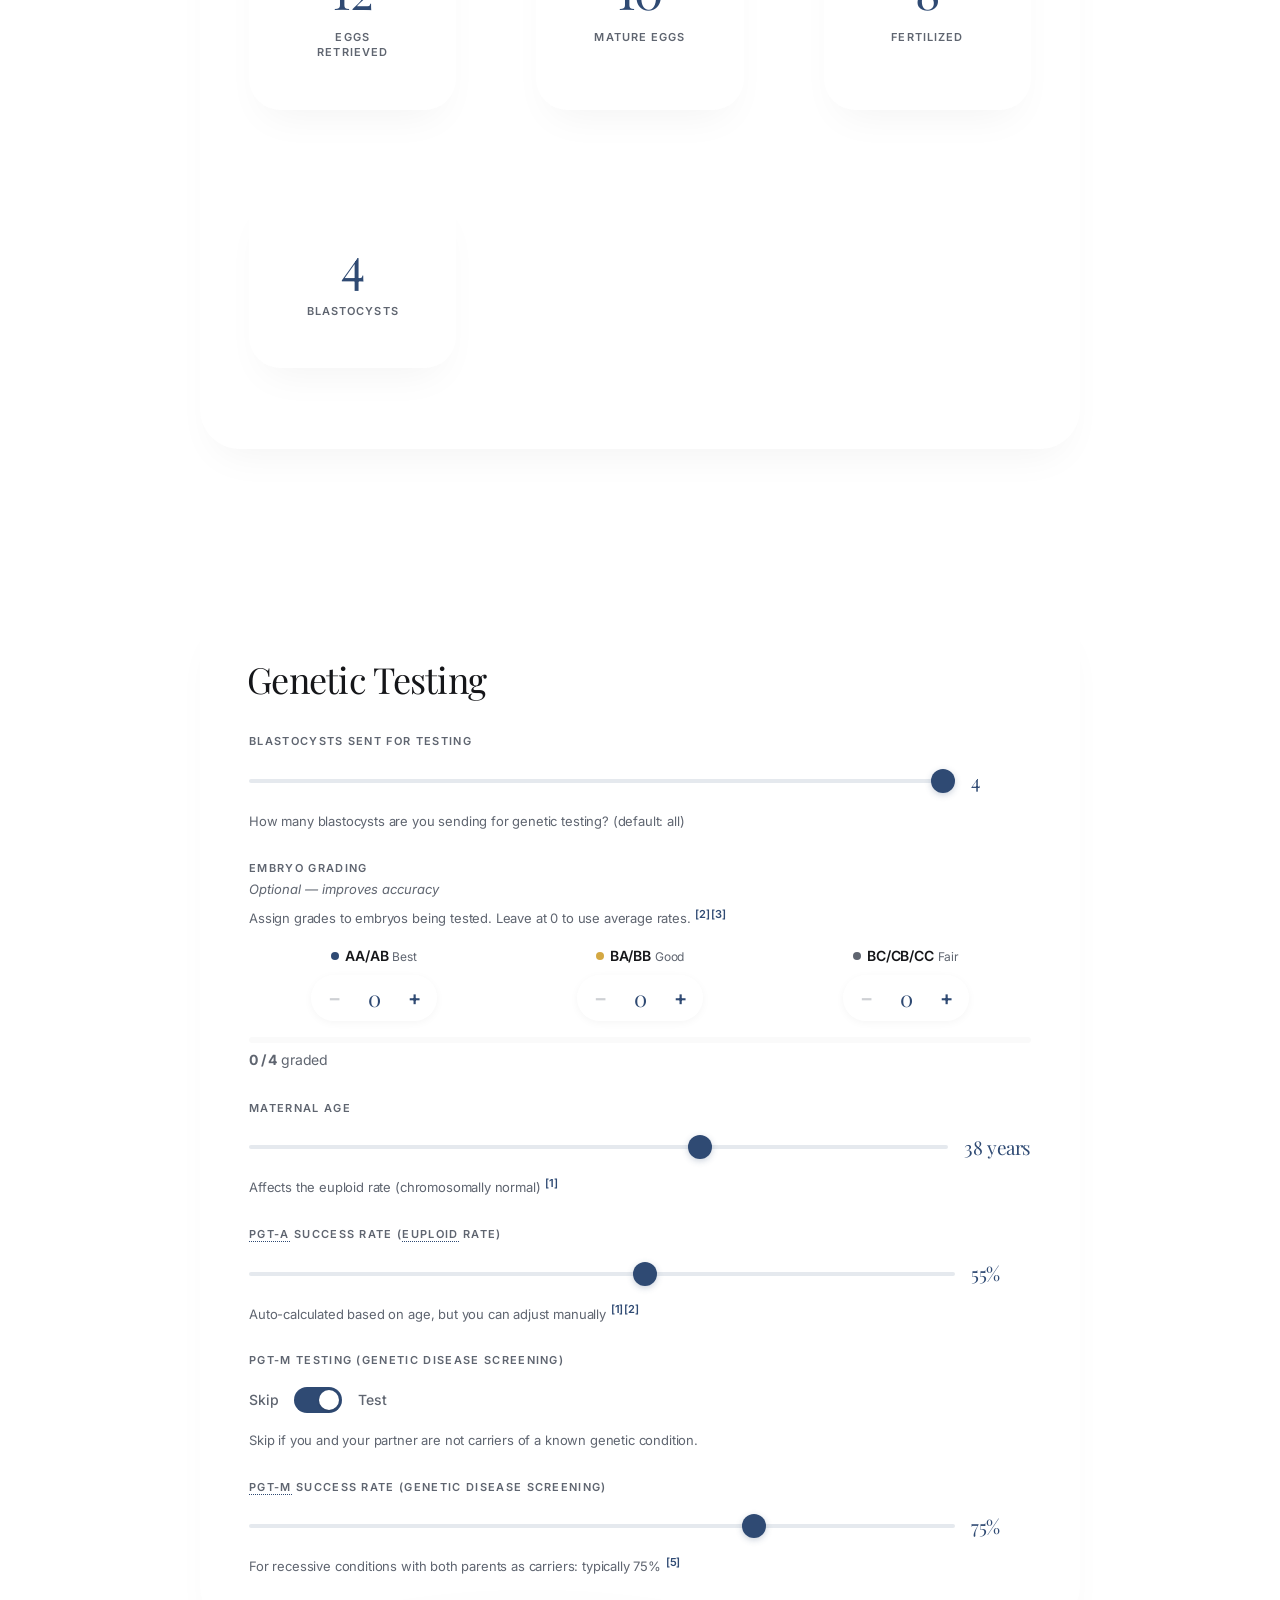
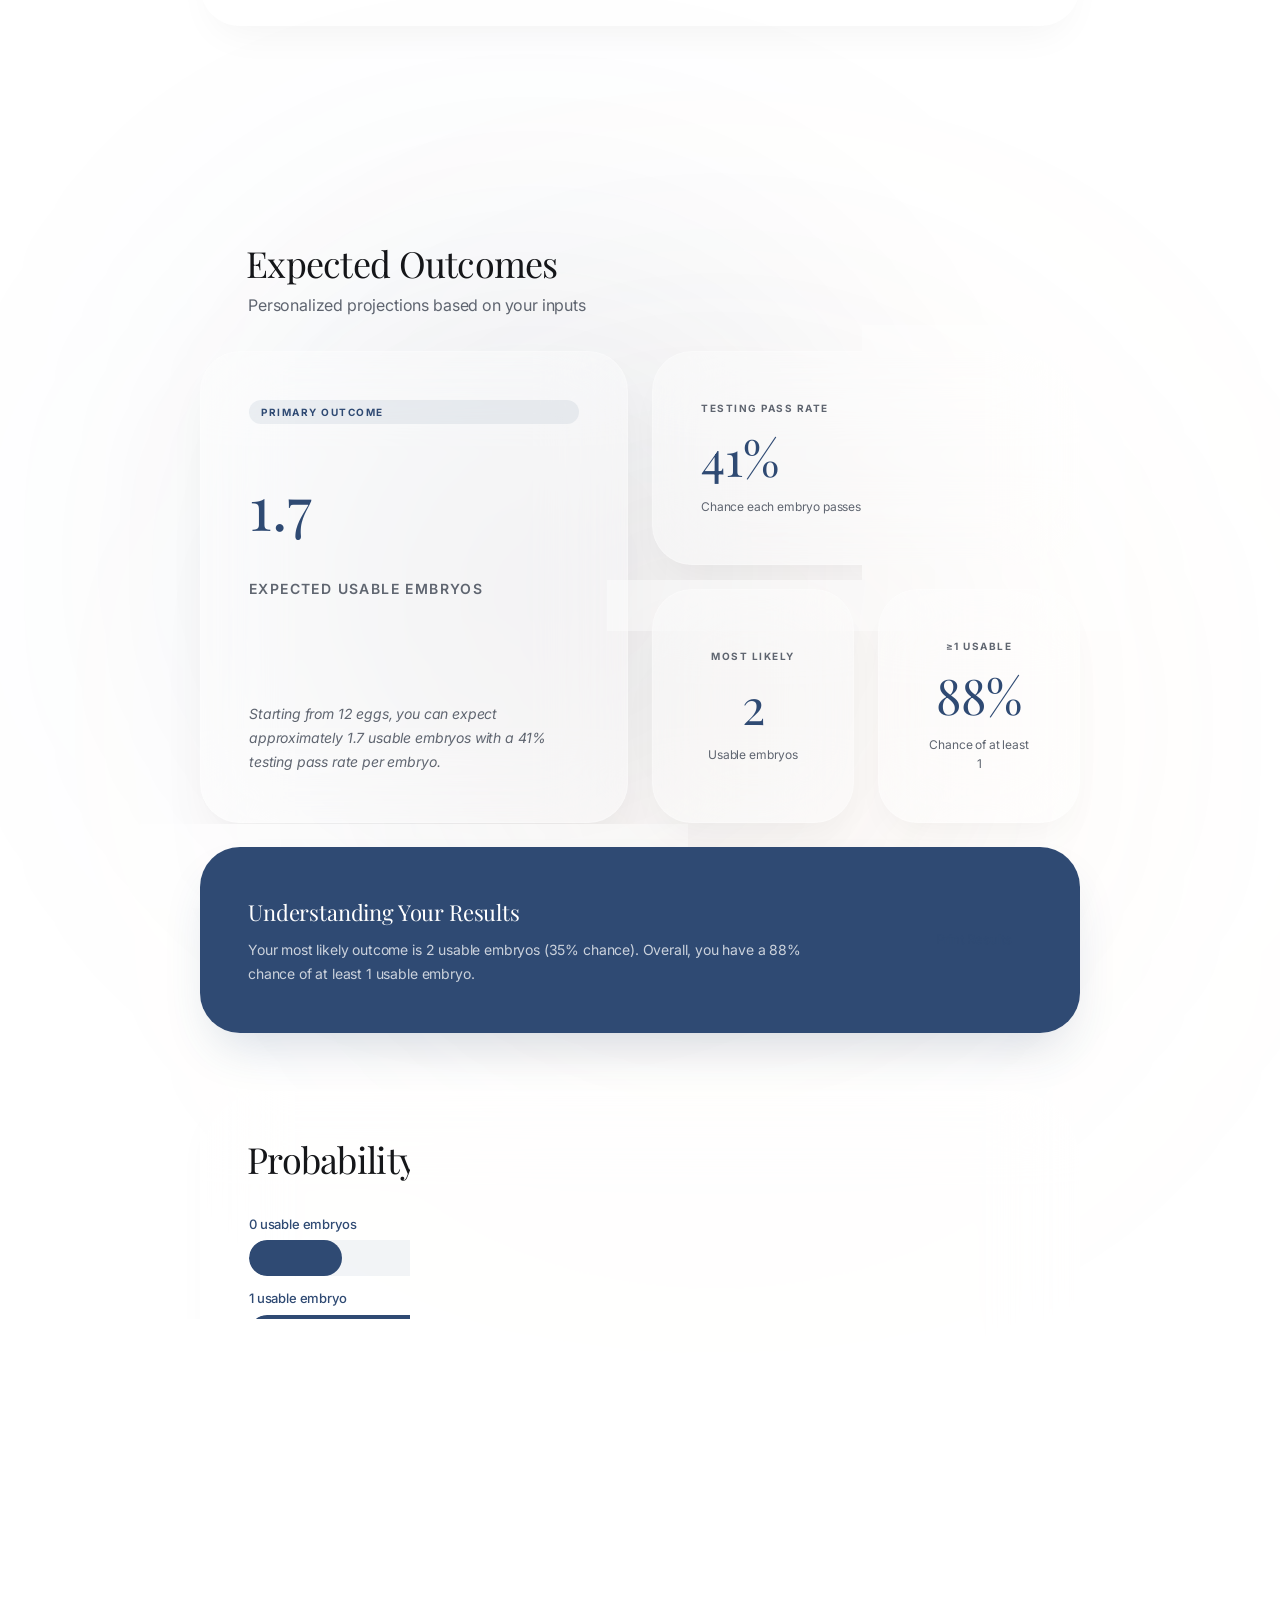
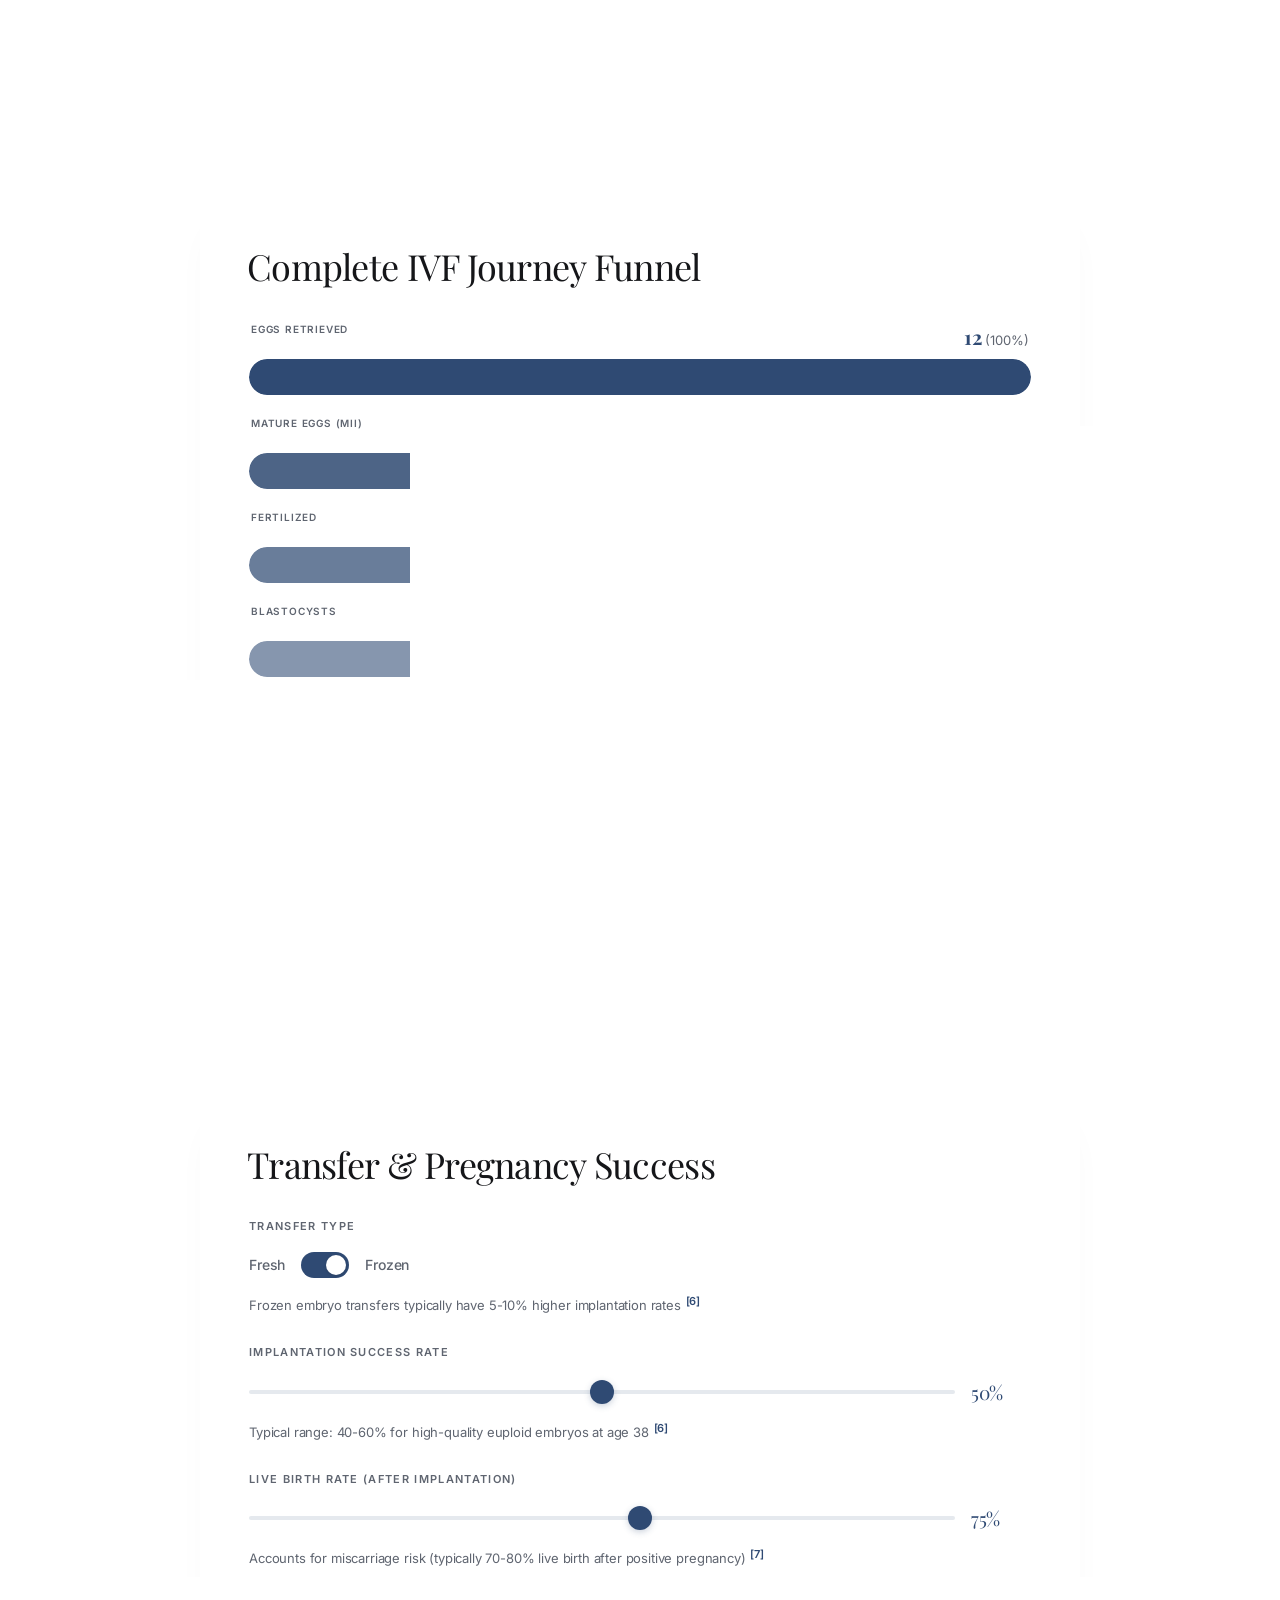
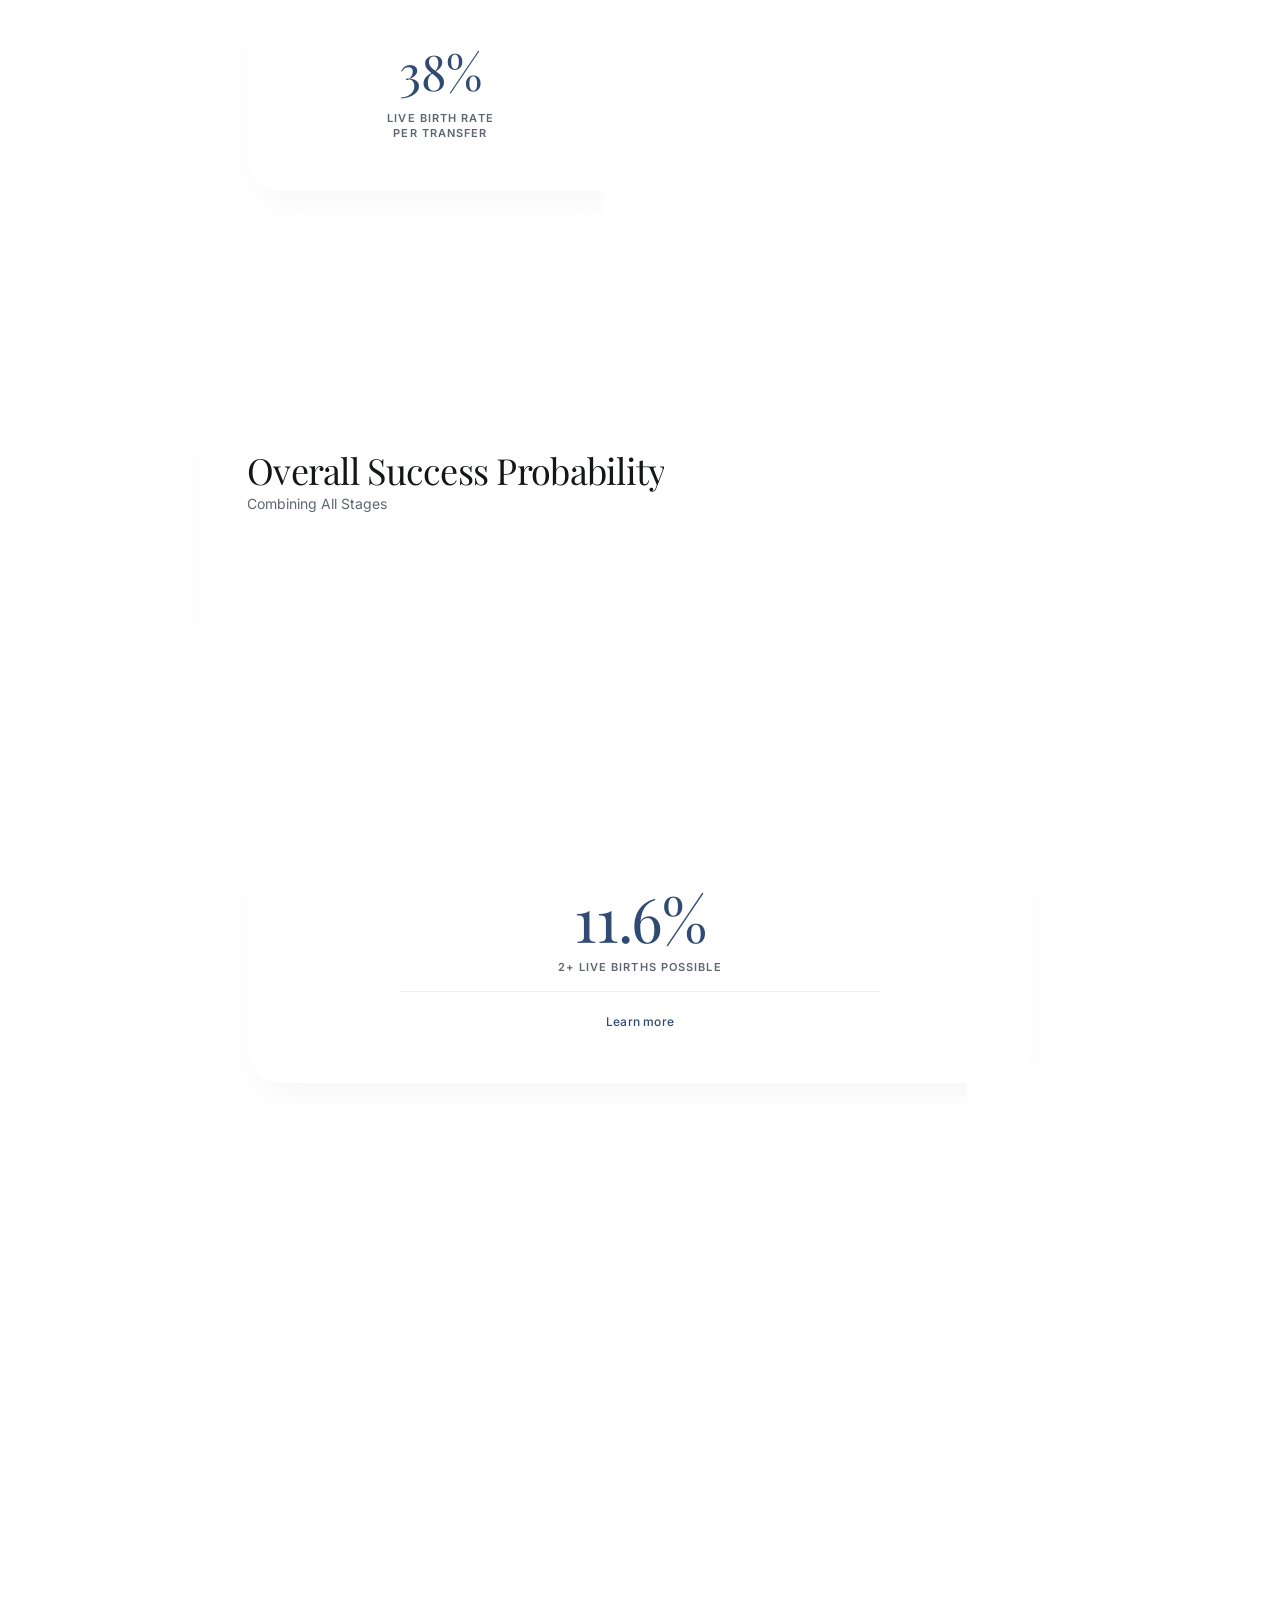
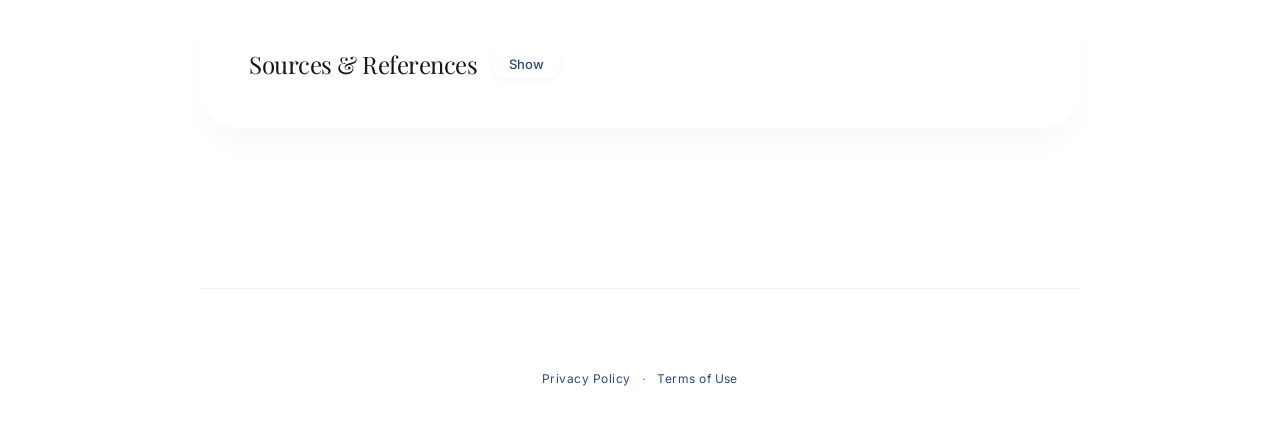
==== commit ed5004a2: "Clean up Expected Outcomes bento grid for clarity - Replace redundant "Your Profile" card with "≥1 U" ====
--- a/index.html
+++ b/index.html
@@ -38,7 +38,7 @@
     <link rel="preconnect" href="https://fonts.gstatic.com" crossorigin>
     <link href="https://fonts.googleapis.com/css2?family=Inter:wght@300;400;500;600;700&family=Playfair+Display:ital,wght@0,400;0,500;0,600;1,300;1,400&display=swap" rel="stylesheet">
 
-    <link rel="stylesheet" href="style.css?v=5.6">
+    <link rel="stylesheet" href="style.css?v=5.7">
 </head>
 <body>
     <div class="aura-bg" aria-hidden="true"></div>
@@ -290,13 +290,13 @@
                     <p class="bento-insight" id="bentoHeroInsight">Your projected outcome based on current parameters.</p>
                 </div>
 
-                <!-- Wide Stat (2×1) — Per Embryo Success -->
+                <!-- Wide Stat (2×1) — Testing Pass Rate -->
                 <div class="bento-card bento-wide">
-                    <span class="bento-label">Per Embryo Success</span>
+                    <span class="bento-label">Testing Pass Rate</span>
                     <div class="bento-wide-content">
                         <div>
                             <div class="stat-value bento-stat-medium" id="combinedProb" aria-live="polite">41%</div>
-                            <p class="bento-sublabel">Combined pass rate</p>
+                            <p class="bento-sublabel">Chance each embryo passes PGT</p>
                         </div>
                     </div>
                     <div id="gradeBreakdown" style="margin-top: 15px; display: none;">
@@ -314,23 +314,11 @@
                     <p class="bento-sublabel">Usable embryos</p>
                 </div>
 
-                <!-- Patient Profile (1×1 inset) -->
-                <div class="bento-card bento-inset">
-                    <span class="bento-label">Your Profile</span>
-                    <div class="bento-profile-rows">
-                        <div class="bento-profile-row">
-                            <span class="bento-profile-key">Age</span>
-                            <span class="bento-profile-val" id="bentoAge">38</span>
-                        </div>
-                        <div class="bento-profile-row">
-                            <span class="bento-profile-key">Eggs</span>
-                            <span class="bento-profile-val" id="bentoEggs">12</span>
-                        </div>
-                        <div class="bento-profile-row">
-                            <span class="bento-profile-key">Blastocysts</span>
-                            <span class="bento-profile-val" id="bentoBlasts">4</span>
-                        </div>
-                    </div>
+                <!-- At Least 1 Usable (1×1) -->
+                <div class="bento-card bento-standard">
+                    <span class="bento-label">≥1 Usable</span>
+                    <div class="stat-value bento-stat-compact" id="bentoAtLeast1" aria-live="polite">98%</div>
+                    <p class="bento-sublabel">Chance of at least 1</p>
                 </div>
 
                 <!-- Expert Insight (4×1 full-width CTA) -->
--- a/style.css
+++ b/style.css
@@ -163,17 +163,6 @@
   box-shadow: 0 25px 50px -15px rgba(0, 0, 0, 0.07);
 }
 
-/* Inset/recessed variant for Patient Profile */
-.bento-inset {
-  background: rgba(15, 23, 42, 0.04);
-  border: 1px solid rgba(15, 23, 42, 0.04);
-  box-shadow: inset 0 2px 4px rgba(0, 0, 0, 0.04);
-}
-
-.bento-inset:hover {
-  background: rgba(15, 23, 42, 0.06);
-}
-
 /* Solid accent variant for CTA */
 .bento-cta {
   background: var(--color-accent);
@@ -273,31 +262,6 @@
   align-items: center;
   justify-content: space-between;
   gap: var(--space-md);
-}
-
-/* Patient Profile rows */
-.bento-profile-rows {
-  display: flex;
-  flex-direction: column;
-  gap: var(--space-xs);
-}
-
-.bento-profile-row {
-  display: flex;
-  justify-content: space-between;
-  align-items: center;
-  font-size: 13px;
-}
-
-.bento-profile-key {
-  color: var(--color-text-muted);
-}
-
-.bento-profile-val {
-  font-weight: 700;
-  color: var(--color-text);
-  font-family: var(--font-display);
-  font-size: 16px;
 }
 
 /* CTA card content */
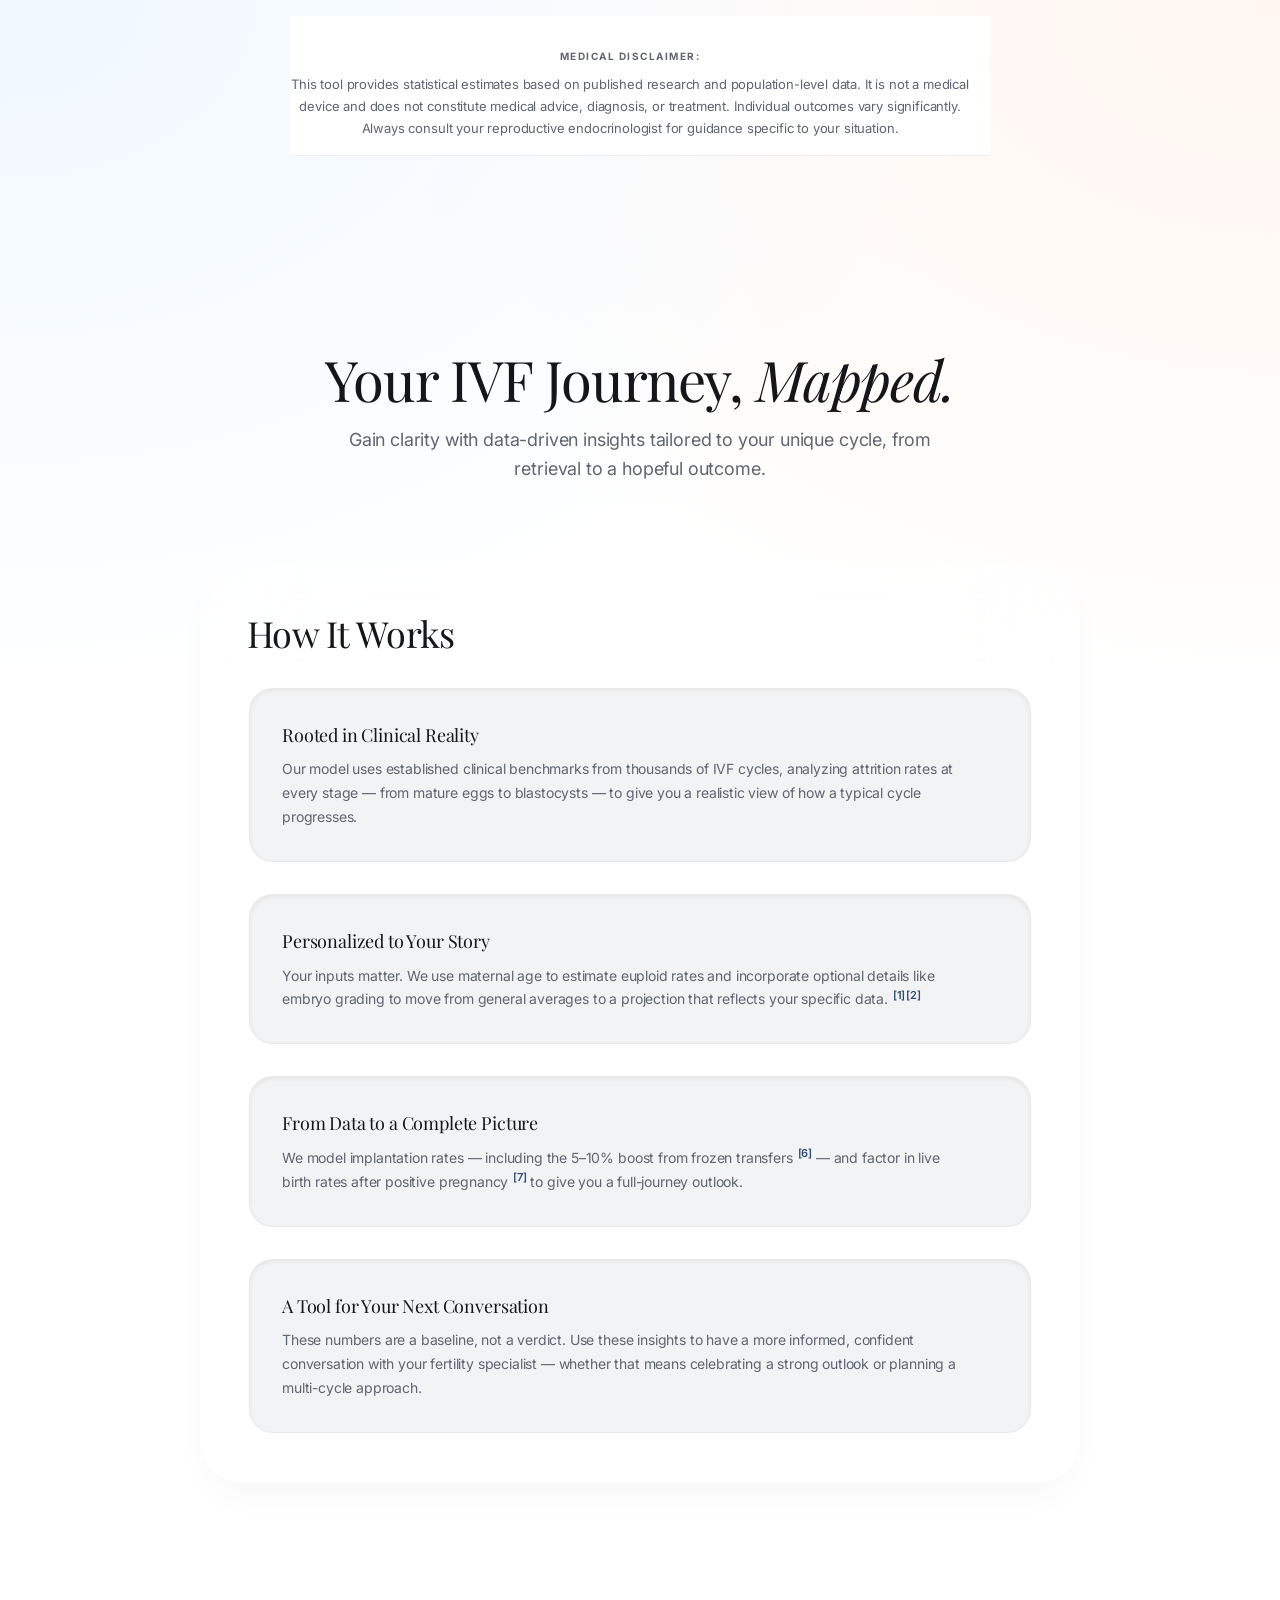
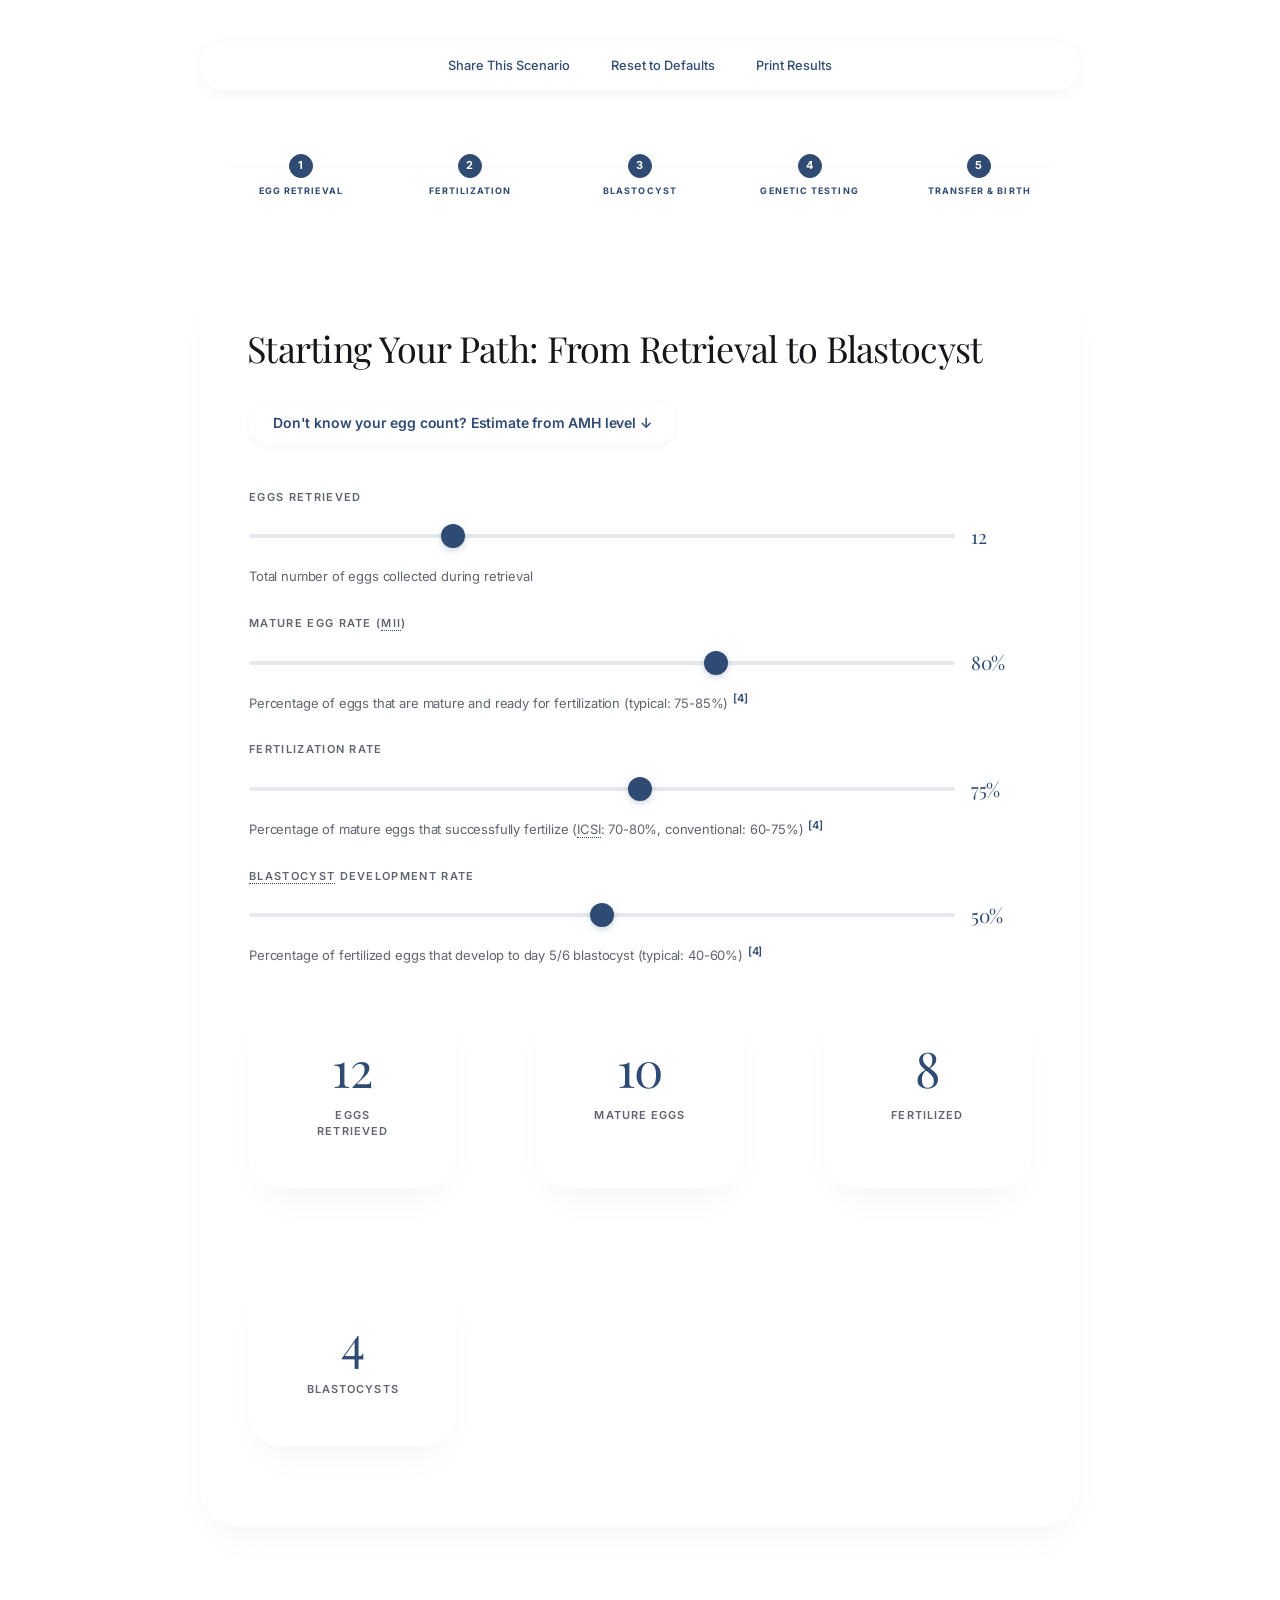
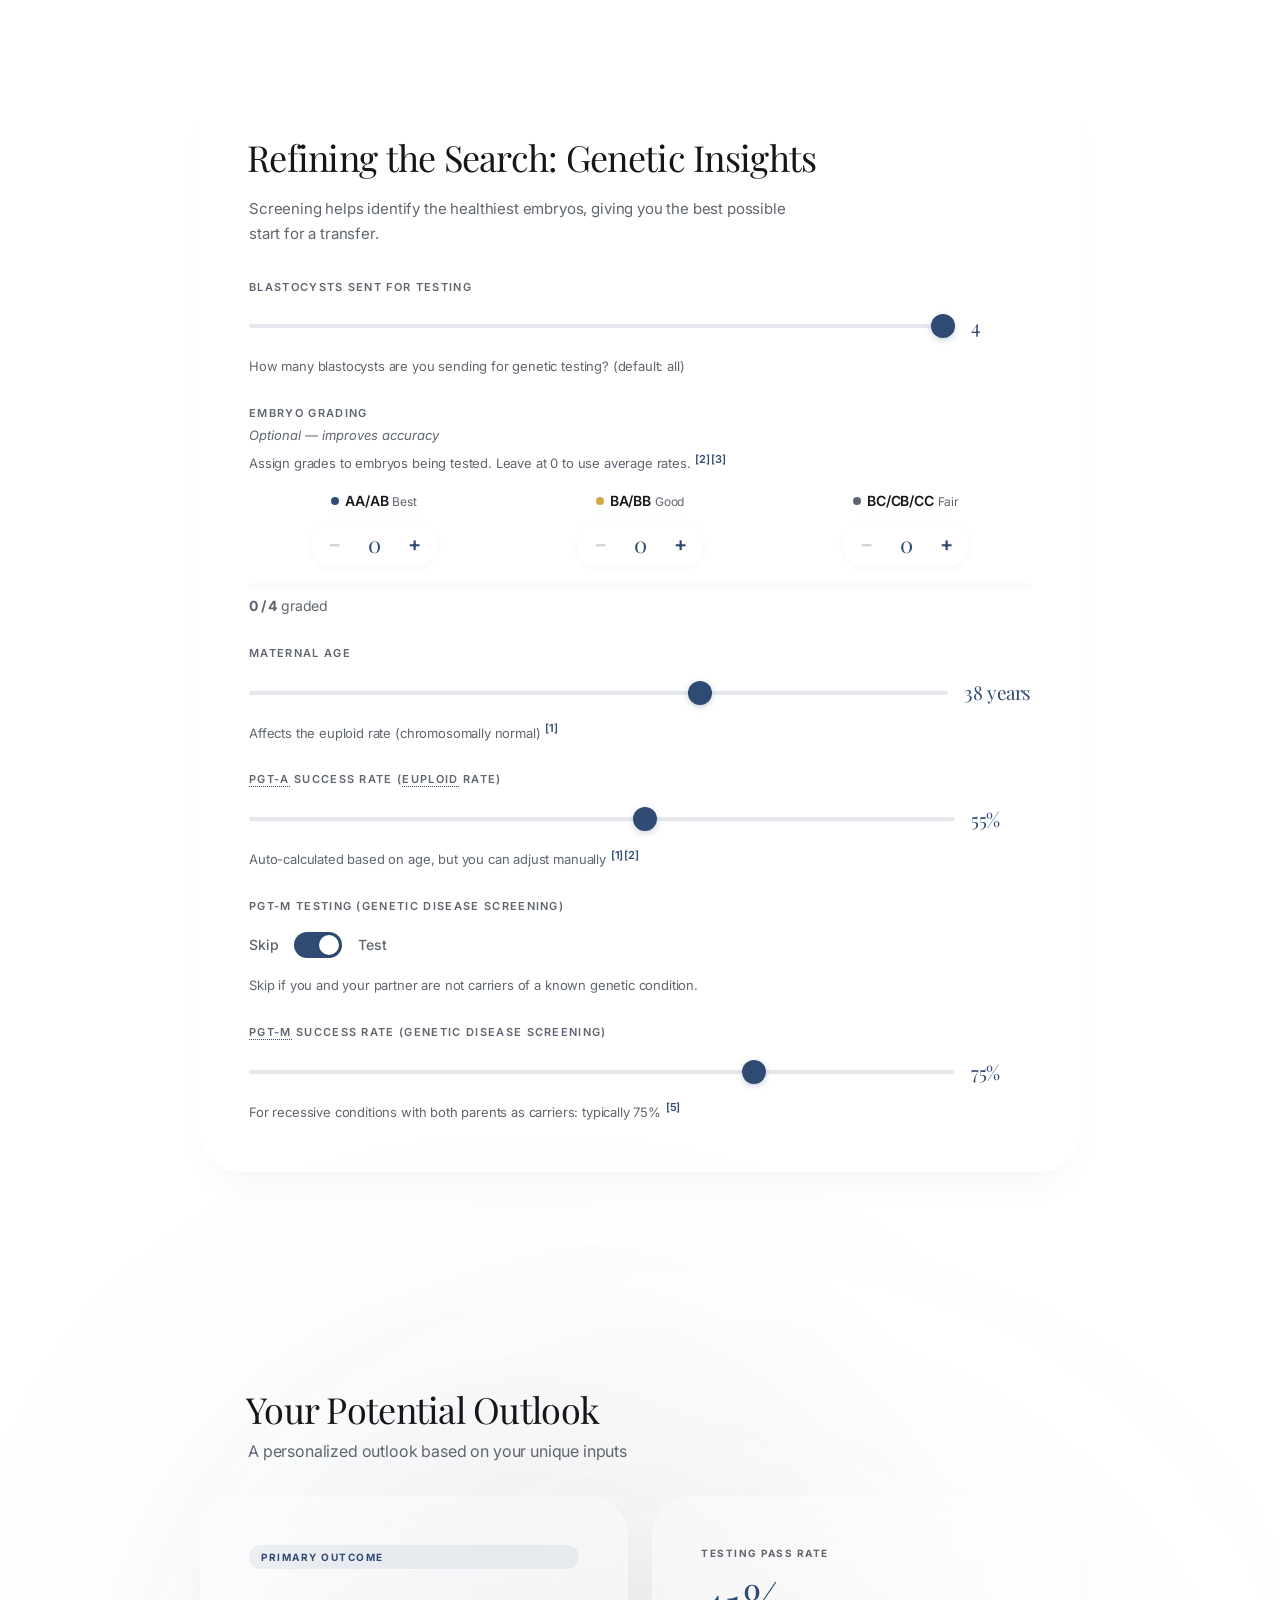
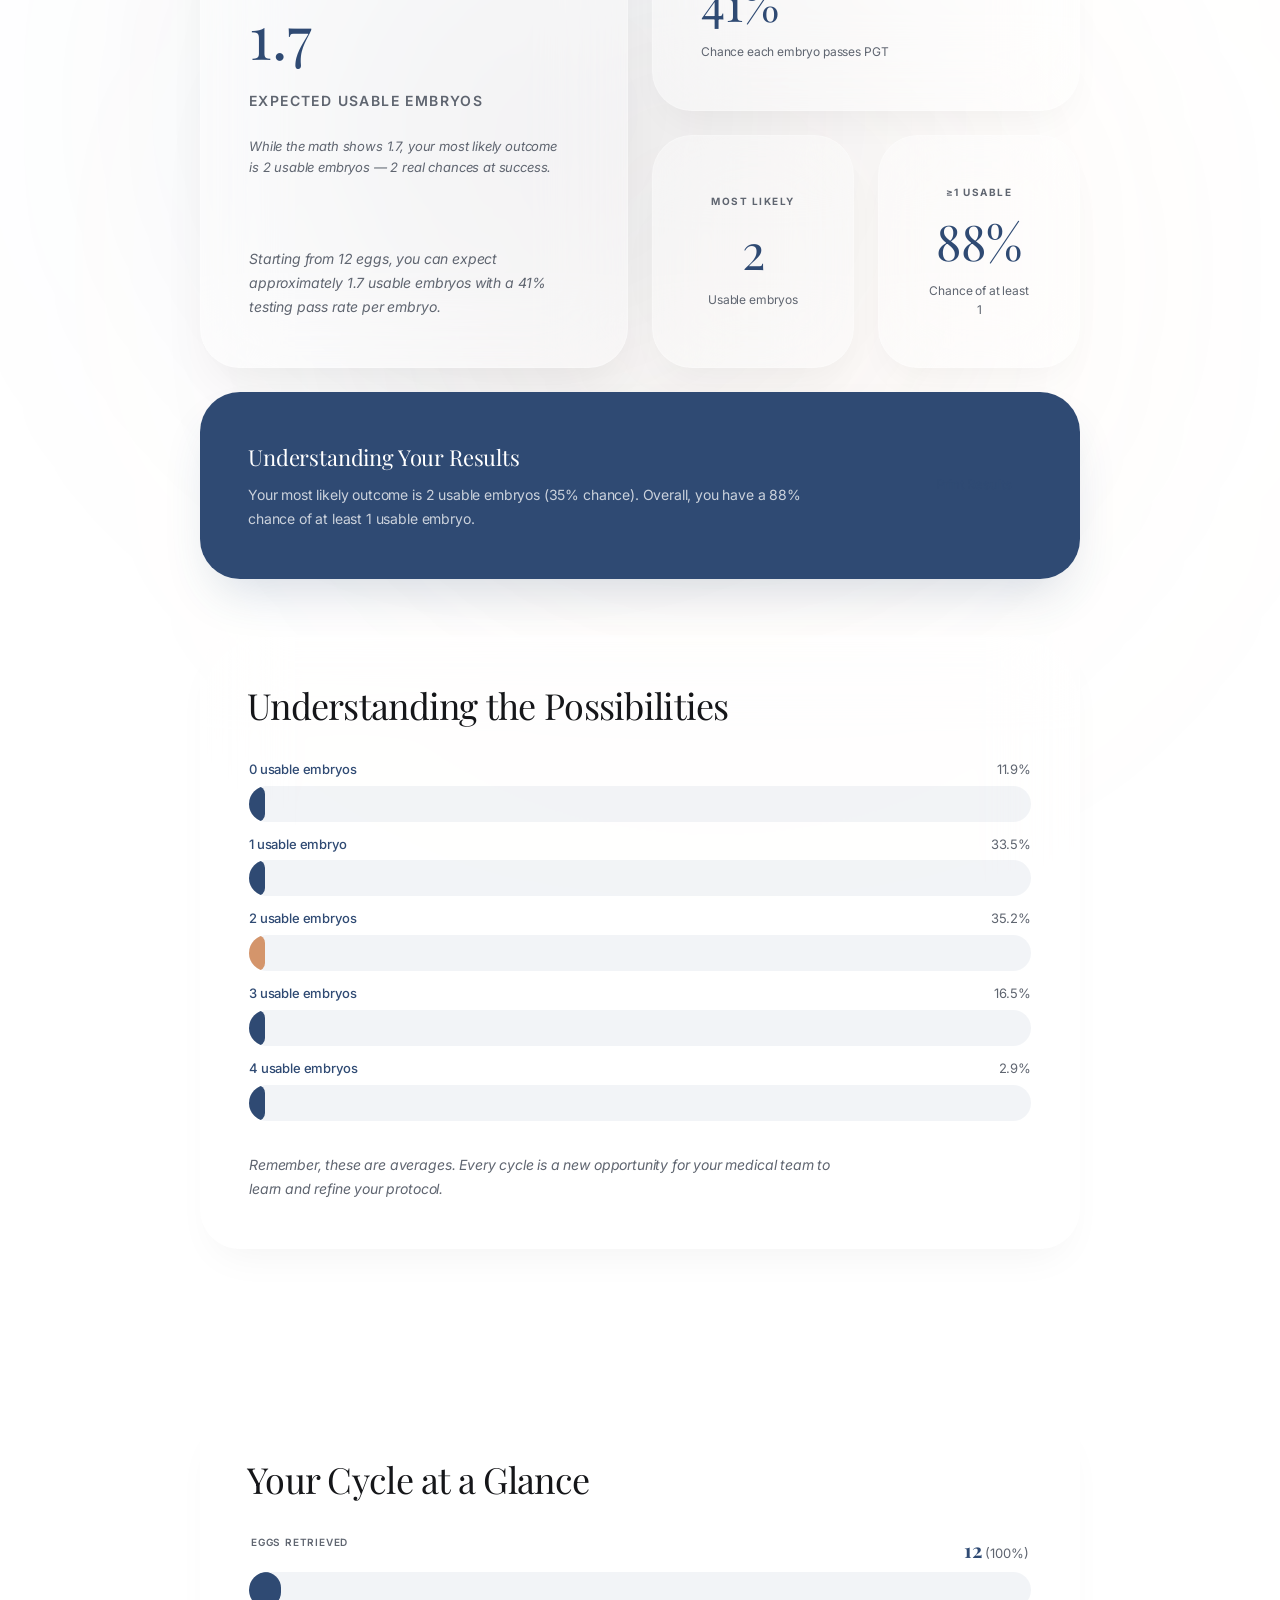
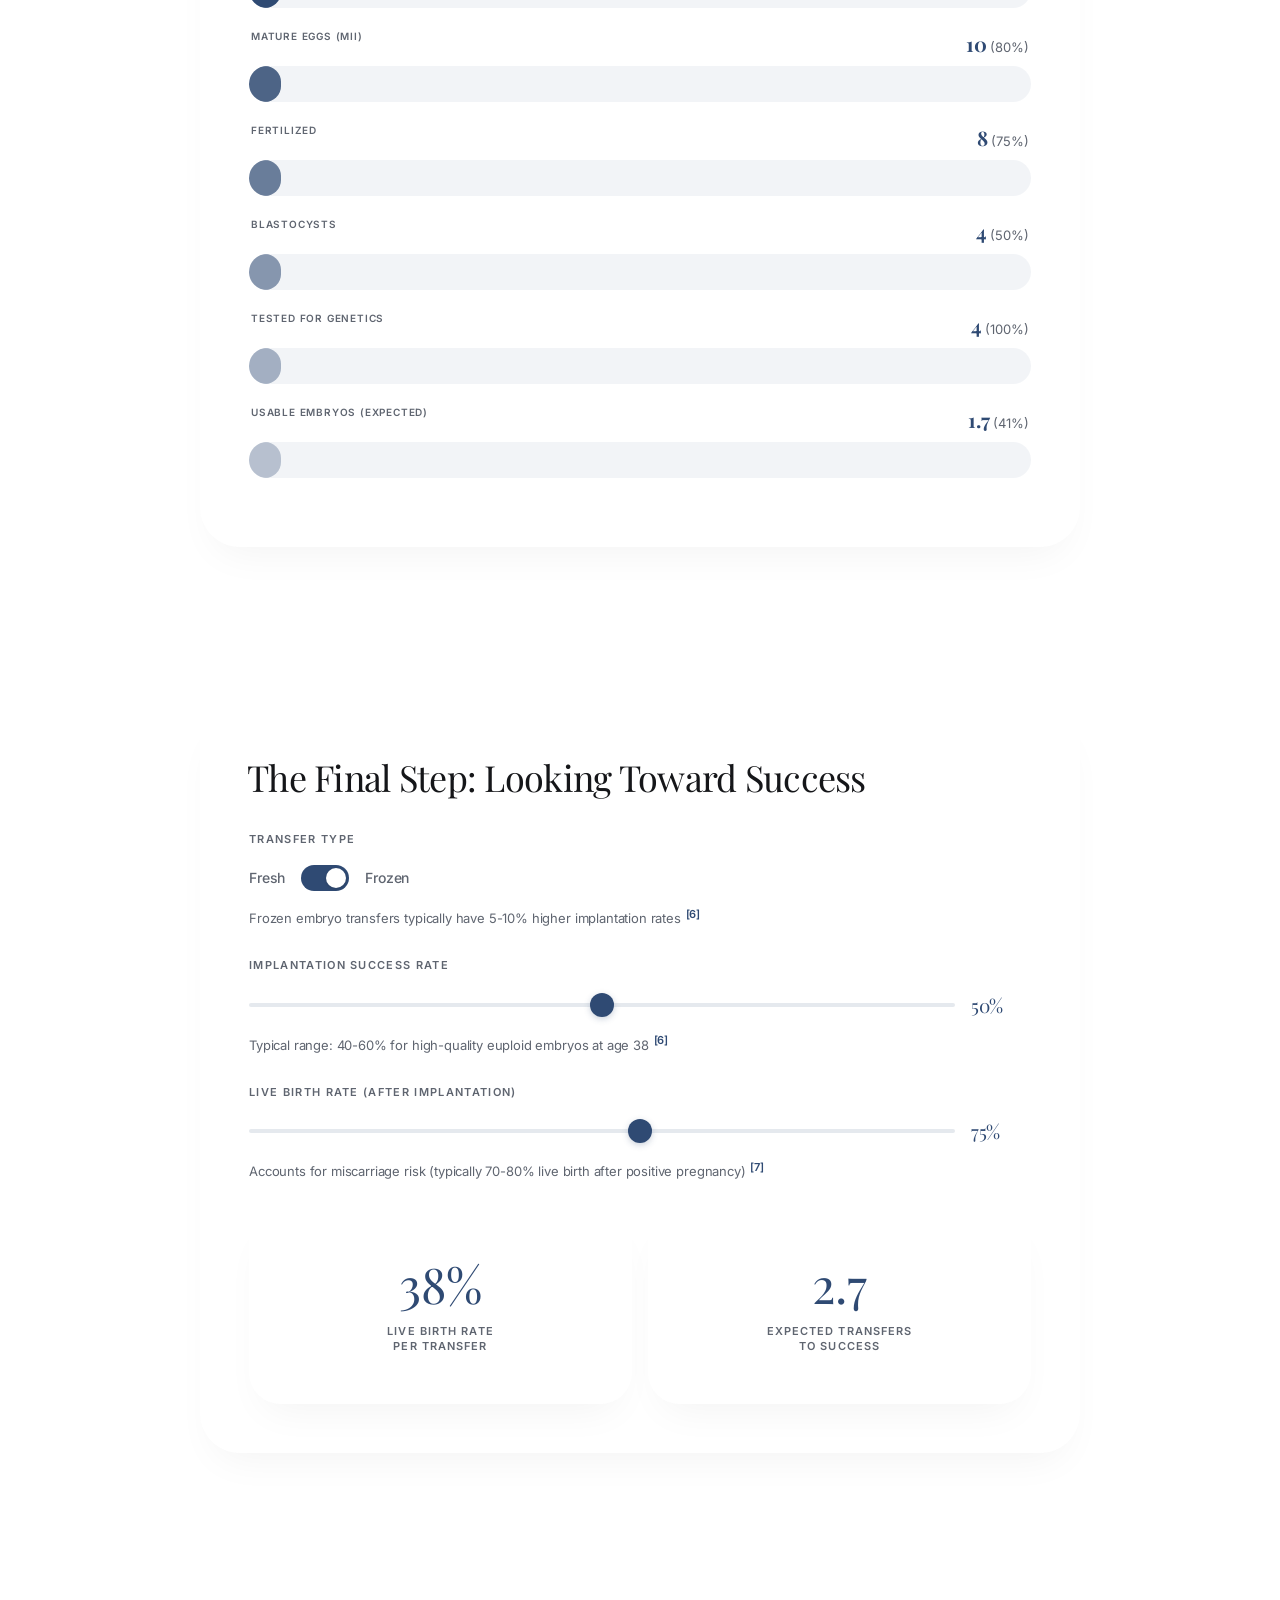
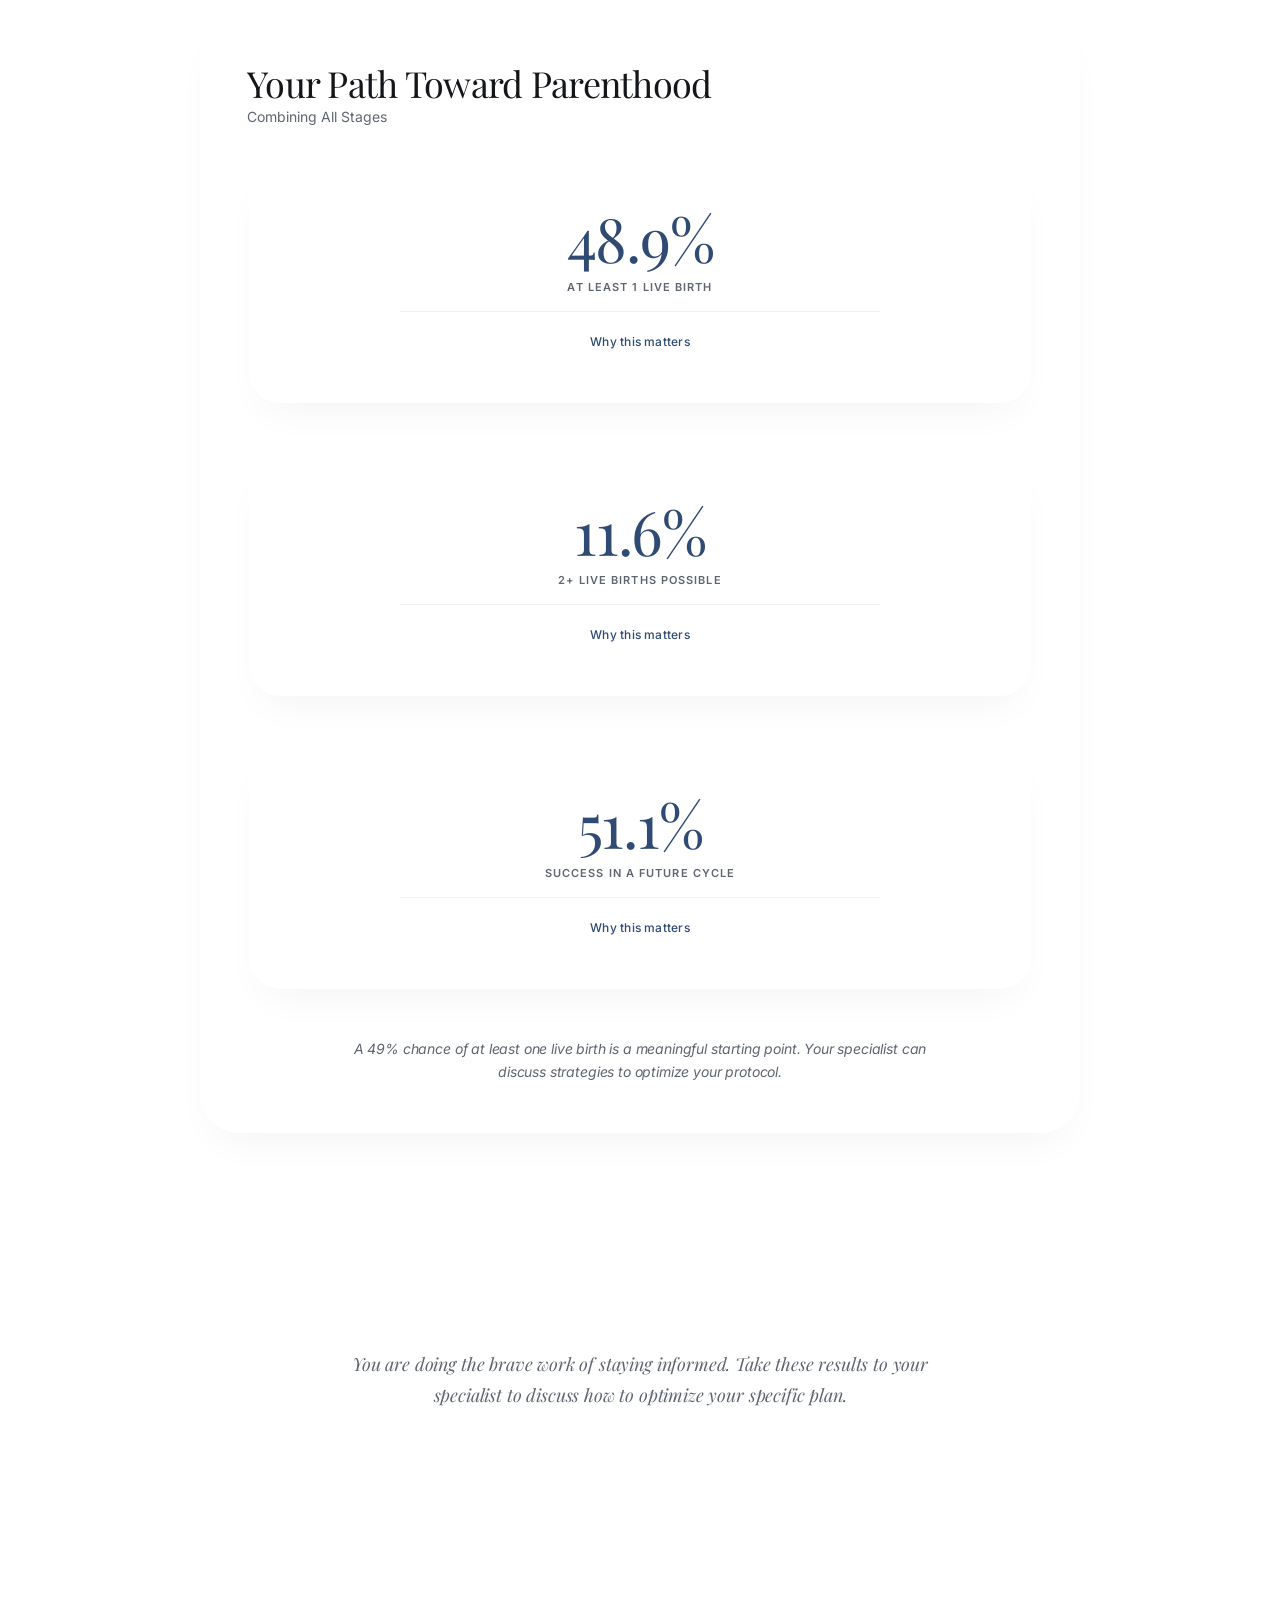
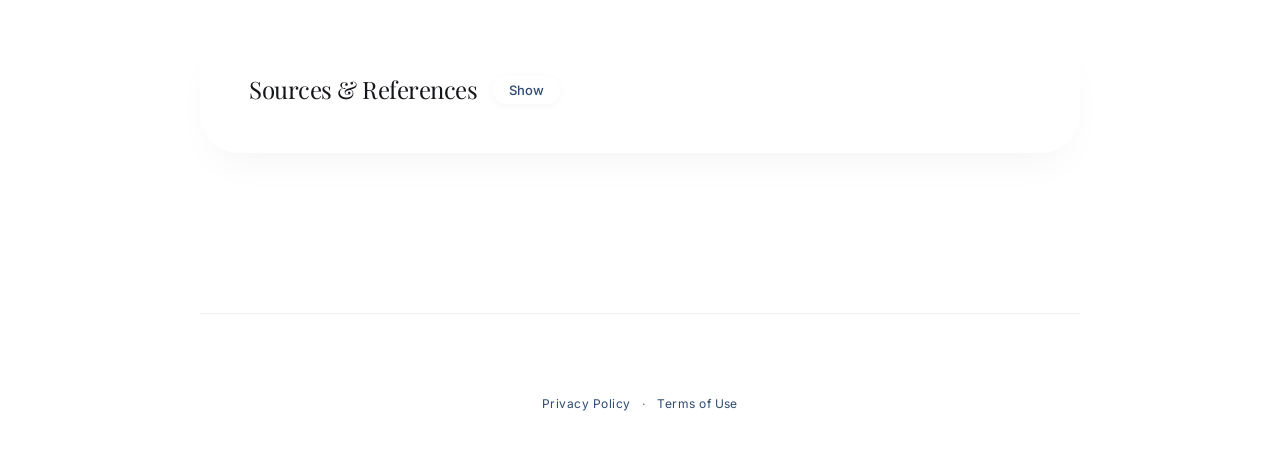
==== commit f8bf5a94: "Copy & UX redesign: shift from clinical to warm, hopeful language Reframe all section headers to hum" ====
--- a/index.html
+++ b/index.html
@@ -38,7 +38,7 @@
     <link rel="preconnect" href="https://fonts.gstatic.com" crossorigin>
     <link href="https://fonts.googleapis.com/css2?family=Inter:wght@300;400;500;600;700&family=Playfair+Display:ital,wght@0,400;0,500;0,600;1,300;1,400&display=swap" rel="stylesheet">
 
-    <link rel="stylesheet" href="style.css?v=5.7">
+    <link rel="stylesheet" href="style.css?v=6.0">
 </head>
 <body>
     <div class="aura-bg" aria-hidden="true"></div>
@@ -46,14 +46,39 @@
 
         <!-- Medical Disclaimer Banner -->
         <div class="disclaimer-banner" id="disclaimerBanner" role="alert">
-            <p><strong>Medical Disclaimer:</strong> This calculator provides statistical estimates based on published research and population-level data. It is not a medical device and does not constitute medical advice, diagnosis, or treatment. Individual outcomes vary significantly. Always consult your reproductive endocrinologist for guidance specific to your situation.</p>
+            <p><strong>Medical Disclaimer:</strong> This tool provides statistical estimates based on published research and population-level data. It is not a medical device and does not constitute medical advice, diagnosis, or treatment. Individual outcomes vary significantly. Always consult your reproductive endocrinologist for guidance specific to your situation.</p>
         </div>
 
         <!-- Header -->
         <header class="header">
-            <h1>IVF Outcome <em>Calculator</em></h1>
-            <p>Precise modeling for every stage of your cycle, based on <span class="glossary-term" tabindex="0" data-tooltip="Preimplantation Genetic Testing for Aneuploidy — screens for chromosome number">PGT-A</span> and <span class="glossary-term" tabindex="0" data-tooltip="Preimplantation Genetic Testing for Monogenic disorders — screens for specific genetic diseases">PGT-M</span> testing</p>
+            <h1>Your IVF Journey, <em>Mapped.</em></h1>
+            <p>Gain clarity with data-driven insights tailored to your unique cycle, from retrieval to a hopeful outcome.</p>
         </header>
+
+        <!-- How It Works -->
+        <div class="input-section how-it-works-section" aria-label="How It Works">
+            <h2>How It Works</h2>
+
+            <div class="info-box how-it-works-card">
+                <h3>Rooted in Clinical Reality</h3>
+                <p>Our model uses established clinical benchmarks from thousands of IVF cycles, analyzing attrition rates at every stage — from mature eggs to blastocysts — to give you a realistic view of how a typical cycle progresses.</p>
+            </div>
+
+            <div class="info-box how-it-works-card">
+                <h3>Personalized to Your Story</h3>
+                <p>Your inputs matter. We use maternal age to estimate euploid rates and incorporate optional details like embryo grading to move from general averages to a projection that reflects your specific data. <sup class="cite-ref"><a href="#ref-1">[1]</a></sup><sup class="cite-ref"><a href="#ref-2">[2]</a></sup></p>
+            </div>
+
+            <div class="info-box how-it-works-card">
+                <h3>From Data to a Complete Picture</h3>
+                <p>We model implantation rates — including the 5–10% boost from frozen transfers <sup class="cite-ref"><a href="#ref-6">[6]</a></sup> — and factor in live birth rates after positive pregnancy <sup class="cite-ref"><a href="#ref-7">[7]</a></sup> to give you a full-journey outlook.</p>
+            </div>
+
+            <div class="info-box how-it-works-card">
+                <h3>A Tool for Your Next Conversation</h3>
+                <p>These numbers are a baseline, not a verdict. Use these insights to have a more informed, confident conversation with your fertility specialist — whether that means celebrating a strong outlook or planning a multi-cycle approach.</p>
+            </div>
+        </div>
 
         <!-- Toolbar -->
         <div class="toolbar">
@@ -89,8 +114,8 @@
             </div>
 
             <!-- Retrieval to Blastocyst -->
-            <div class="input-section pristine" aria-label="From Retrieval to Blastocyst">
-                <h2>From Retrieval to Blastocyst</h2>
+            <div class="input-section pristine" aria-label="Starting Your Path: From Retrieval to Blastocyst">
+                <h2>Starting Your Path: From Retrieval to Blastocyst</h2>
 
                 <div class="input-group">
                     <a href="#" class="amh-toggle" id="amhToggle">Don't know your egg count? Estimate from AMH level &darr;</a>
@@ -167,8 +192,9 @@
             </div>
 
             <!-- Genetic Testing -->
-            <div class="input-section" aria-label="Genetic Testing">
-                <h2>Genetic Testing</h2>
+            <div class="input-section" aria-label="Refining the Search: Genetic Insights">
+                <h2>Refining the Search: Genetic Insights</h2>
+                <p class="section-intro-copy">Screening helps identify the healthiest embryos, giving you the best possible start for a transfer.</p>
 
                 <div class="input-group">
                     <label for="embryoCount">Blastocysts Sent for Testing</label>
@@ -276,16 +302,17 @@
                 <div class="bento-blob bento-blob-1" aria-hidden="true"></div>
                 <div class="bento-blob bento-blob-2" aria-hidden="true"></div>
                 <div class="bento-header">
-                    <h2>Expected Outcomes</h2>
-                    <p>Personalized projections based on your inputs</p>
-                </div>
-
-            <div class="bento-grid" aria-label="Expected Outcomes">
+                    <h2>Your Potential Outlook</h2>
+                    <p>A personalized outlook based on your unique inputs</p>
+                </div>
+
+            <div class="bento-grid" aria-label="Your Potential Outlook">
                 <!-- Hero Score (2×2) -->
                 <div class="bento-card bento-hero">
                     <span class="bento-badge">Primary Outcome</span>
                     <div class="stat-value" id="expectedValue" aria-live="polite">2.5</div>
                     <div class="stat-label">Expected Usable Embryos</div>
+                    <p class="bento-decimal-insight" id="decimalInsight"></p>
                     <hr class="insight-separator">
                     <p class="bento-insight" id="bentoHeroInsight">Your projected outcome based on current parameters.</p>
                 </div>
@@ -333,20 +360,21 @@
             </div> <!-- /.bento-wrapper -->
 
             <!-- Probability Distribution -->
-            <div class="chart-section" aria-label="Probability Distribution">
-                <h2>Probability Distribution</h2>
+            <div class="chart-section" aria-label="Understanding the Possibilities">
+                <h2>Understanding the Possibilities</h2>
                 <div id="probabilityBars"></div>
+                <p class="section-micro-copy">Remember, these are averages. Every cycle is a new opportunity for your medical team to learn and refine your protocol.</p>
             </div>
 
             <!-- Funnel Chart -->
-            <div class="chart-section" aria-label="IVF Journey Funnel Chart">
-                <h2>Complete IVF Journey Funnel</h2>
+            <div class="chart-section" aria-label="Your Cycle at a Glance">
+                <h2>Your Cycle at a Glance</h2>
                 <div id="funnelChart"></div>
             </div>
 
             <!-- Transfer & Pregnancy -->
-            <div class="pregnancy-section" aria-label="Transfer and Pregnancy Success">
-                <h2>Transfer &amp; Pregnancy Success</h2>
+            <div class="pregnancy-section" aria-label="The Final Step: Looking Toward Success">
+                <h2>The Final Step: Looking Toward Success</h2>
 
                 <div class="input-group">
                     <label>Transfer Type</label>
@@ -396,15 +424,15 @@
             </div>
 
             <!-- Overall Pregnancy Outcomes -->
-            <div class="pregnancy-outcomes" aria-label="Overall Pregnancy Outcomes">
-                <h2>Overall Success Probability <span class="heading-subtitle">Combining All Stages</span></h2>
+            <div class="pregnancy-outcomes" aria-label="Your Path Toward Parenthood">
+                <h2>Your Path Toward Parenthood <span class="heading-subtitle">Combining All Stages</span></h2>
 
                 <div class="outcome-grid">
                     <div class="outcome-card">
                         <div class="outcome-prob" id="atLeast1Birth" aria-live="polite">--</div>
                         <div class="outcome-label">At Least 1 Live Birth</div>
                         <hr class="insight-separator">
-                        <button class="outcome-toggle" aria-label="Learn more about at least 1 live birth probability">Learn more</button>
+                        <button class="outcome-toggle" aria-label="Why this matters — at least 1 live birth probability">Why this matters</button>
                         <div class="outcome-description" id="atLeast1Description"></div>
                     </div>
 
@@ -412,19 +440,25 @@
                         <div class="outcome-prob" id="atLeast2Births" aria-live="polite">--</div>
                         <div class="outcome-label">2+ Live Births Possible</div>
                         <hr class="insight-separator">
-                        <button class="outcome-toggle" aria-label="Learn more about 2+ live births probability">Learn more</button>
+                        <button class="outcome-toggle" aria-label="Why this matters — 2+ live births probability">Why this matters</button>
                         <div class="outcome-description" id="atLeast2Description"></div>
                     </div>
 
                     <div class="outcome-card">
                         <div class="outcome-prob" id="noSuccess" aria-live="polite">--</div>
-                        <div class="outcome-label">No Successful Pregnancy</div>
+                        <div class="outcome-label">Success in a Future Cycle</div>
                         <hr class="insight-separator">
-                        <button class="outcome-toggle" aria-label="Learn more about no successful pregnancy probability">Learn more</button>
-                        <div class="outcome-description">All transfers fail to result in live birth</div>
-                    </div>
-                </div>
-
+                        <button class="outcome-toggle" aria-label="Why this matters — success in a future cycle">Why this matters</button>
+                        <div class="outcome-description" id="noSuccessDescription">This represents the chance that this particular cycle's embryos don't result in a live birth — but it does not define your journey. Many families succeed on a subsequent cycle with refined protocols.</div>
+                    </div>
+                </div>
+                <p class="section-micro-copy cumulative-context" id="cumulativeContext"></p>
+
+            </div>
+
+            <!-- Results Sign-Off -->
+            <div class="results-signoff" aria-label="Closing encouragement">
+                <p>You are doing the brave work of staying informed. Take these results to your specialist to discuss how to optimize your specific plan.</p>
             </div>
 
             <!-- Sources & References -->
@@ -442,6 +476,6 @@
         </footer>
     </div>
 
-    <script src="script.js?v=2.1"></script>
+    <script src="script.js?v=3.0"></script>
 </body>
 </html>
--- a/style.css
+++ b/style.css
@@ -1375,6 +1375,77 @@
   line-height: 1.7;
 }
 
+/* --- Section Micro-Copy (warm footer text below charts / sections) --- */
+.section-micro-copy {
+  font-size: 14px;
+  font-style: italic;
+  color: var(--color-text-muted);
+  line-height: 1.7;
+  margin-top: var(--space-md);
+  max-width: 600px;
+}
+
+.cumulative-context {
+  text-align: center;
+  margin-left: auto;
+  margin-right: auto;
+}
+
+/* --- Decimal Insight (dynamic micro-copy in bento hero) --- */
+.bento-decimal-insight {
+  font-size: 13px;
+  color: var(--color-text-muted);
+  font-style: italic;
+  line-height: 1.6;
+  margin-top: var(--space-xs);
+  max-width: 320px;
+}
+
+/* --- Section Intro Copy (below h2 in input sections) --- */
+.section-intro-copy {
+  font-size: 15px;
+  color: var(--color-text-muted);
+  line-height: 1.7;
+  margin-top: calc(-1 * var(--space-sm));
+  margin-bottom: var(--space-md);
+  max-width: 560px;
+}
+
+/* --- How It Works Section --- */
+.how-it-works-section .info-box {
+  margin-bottom: var(--space-sm);
+}
+
+.how-it-works-section .info-box:last-child {
+  margin-bottom: 0;
+}
+
+.how-it-works-card h3 {
+  font-family: var(--font-display);
+  font-size: 18px;
+  font-weight: 400;
+  color: var(--color-text);
+  margin-bottom: var(--space-xs);
+}
+
+/* --- Results Sign-Off --- */
+.results-signoff {
+  text-align: center;
+  padding: var(--space-lg) var(--space-md);
+  margin-bottom: var(--space-2xl);
+}
+
+.results-signoff p {
+  font-family: var(--font-display);
+  font-size: 18px;
+  font-weight: 400;
+  font-style: italic;
+  color: var(--color-text-muted);
+  line-height: 1.7;
+  max-width: 600px;
+  margin: 0 auto;
+}
+
 /* --- Pregnancy / Transfer Section --- */
 .pregnancy-section {
   background: rgba(255, 255, 255, 0.4);
@@ -1829,6 +1900,19 @@
   .value-display {
     min-width: 48px;
     font-size: 24px;
+  }
+
+  .section-intro-copy {
+    font-size: 14px;
+    margin-bottom: var(--space-lg);
+  }
+
+  .results-signoff p {
+    font-size: 16px;
+  }
+
+  .how-it-works-card h3 {
+    font-size: 16px;
   }
 }
 
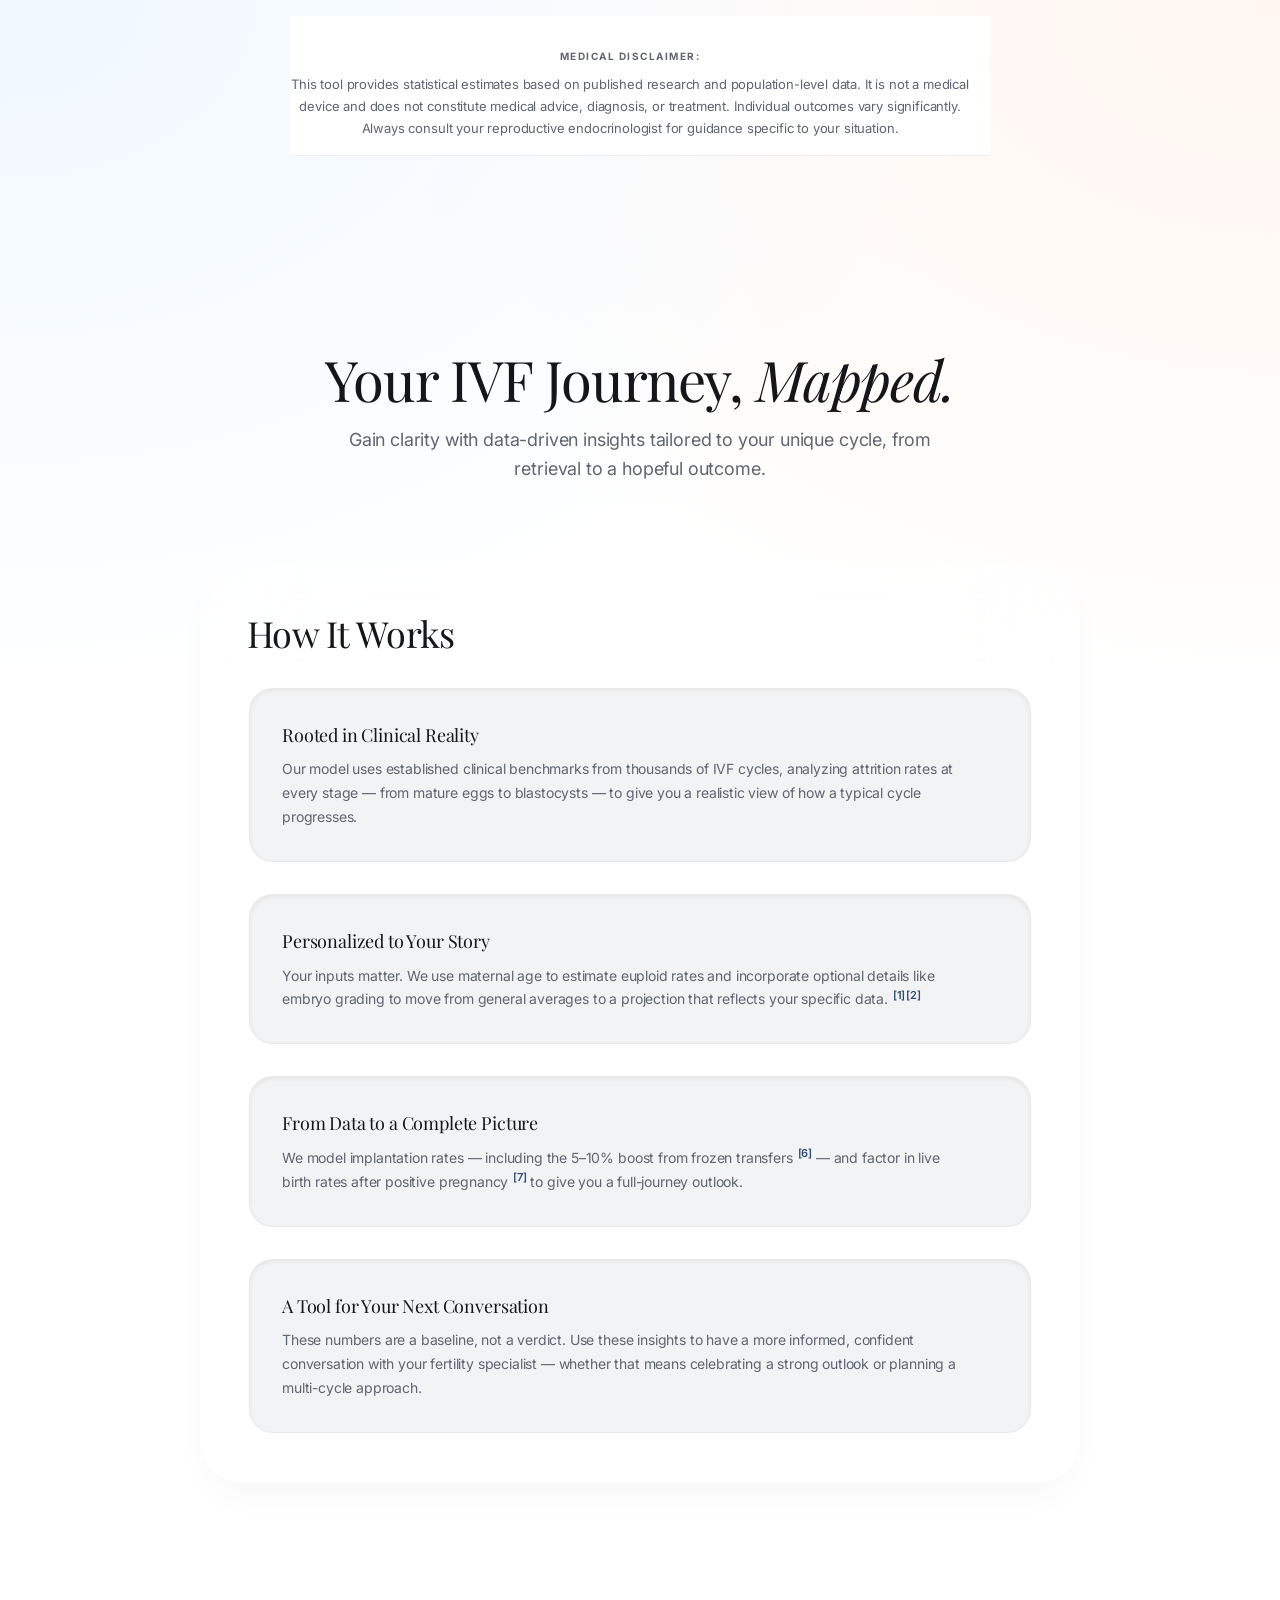
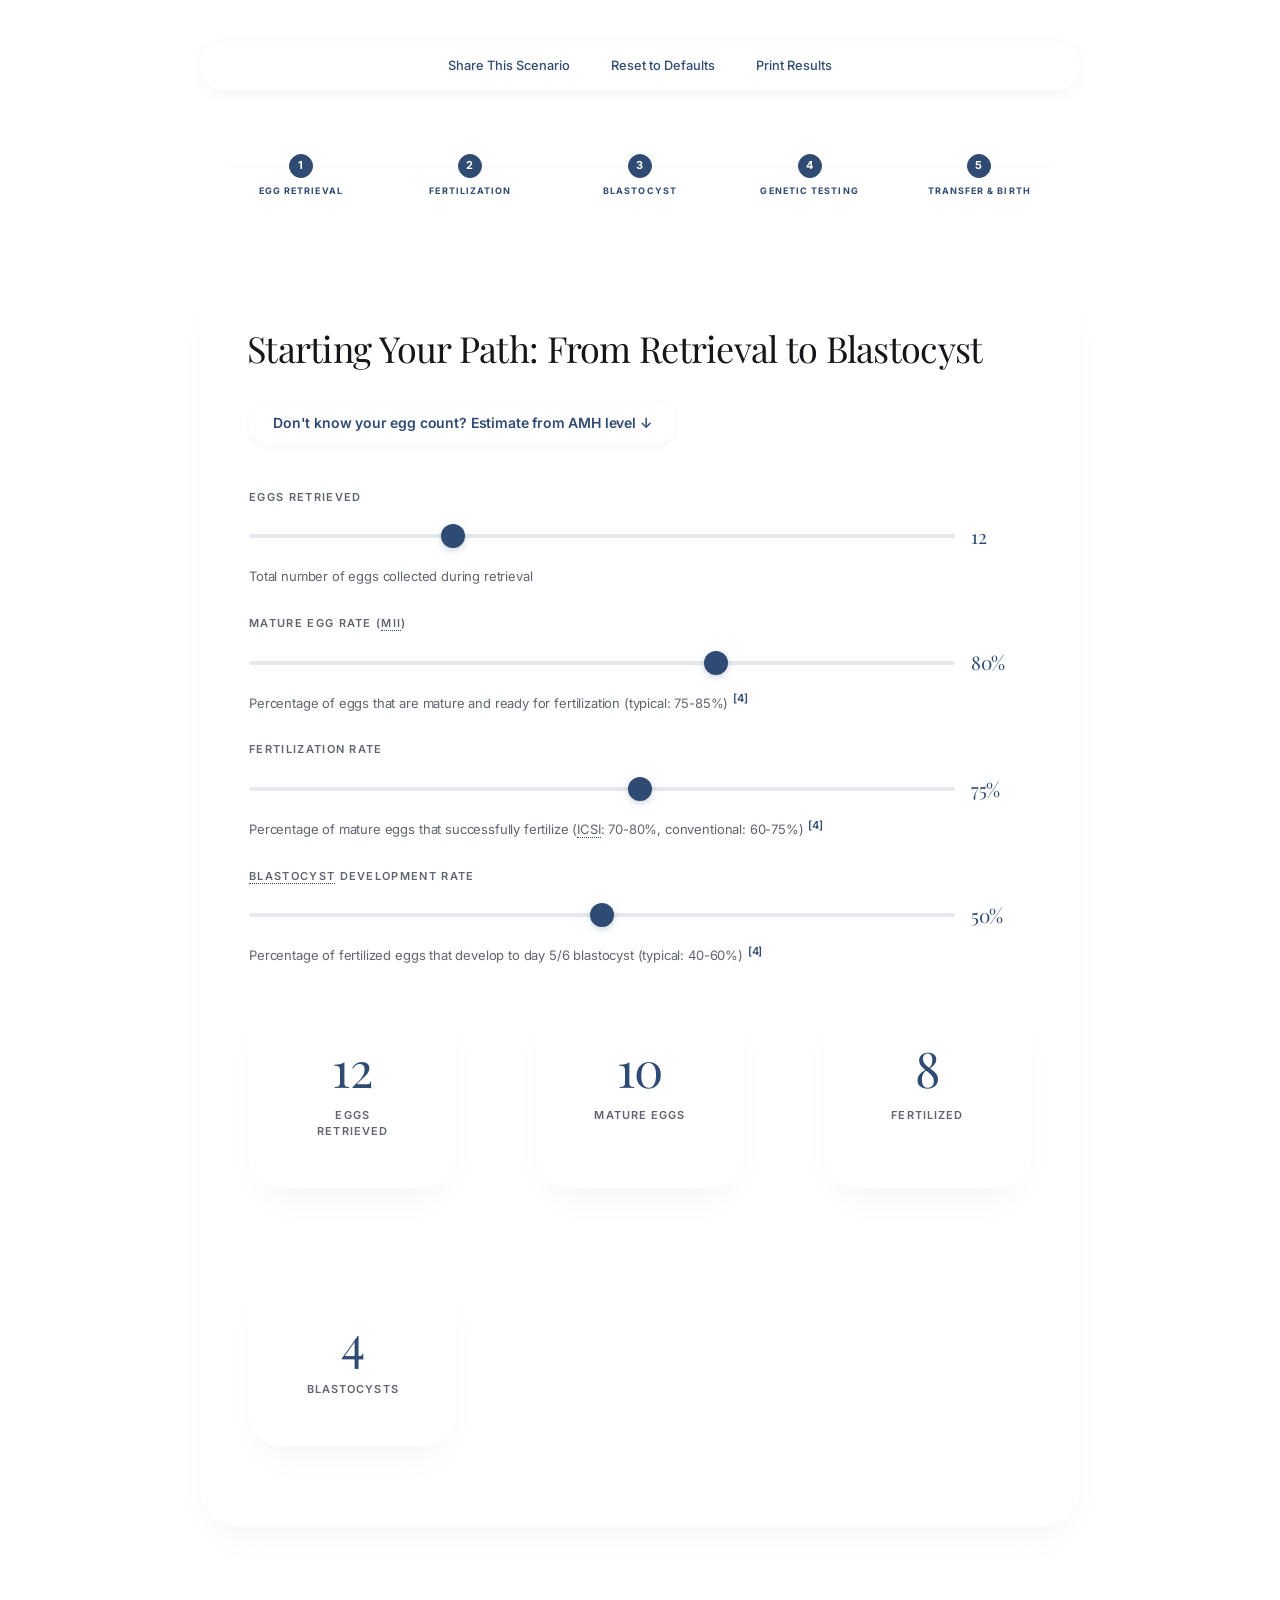
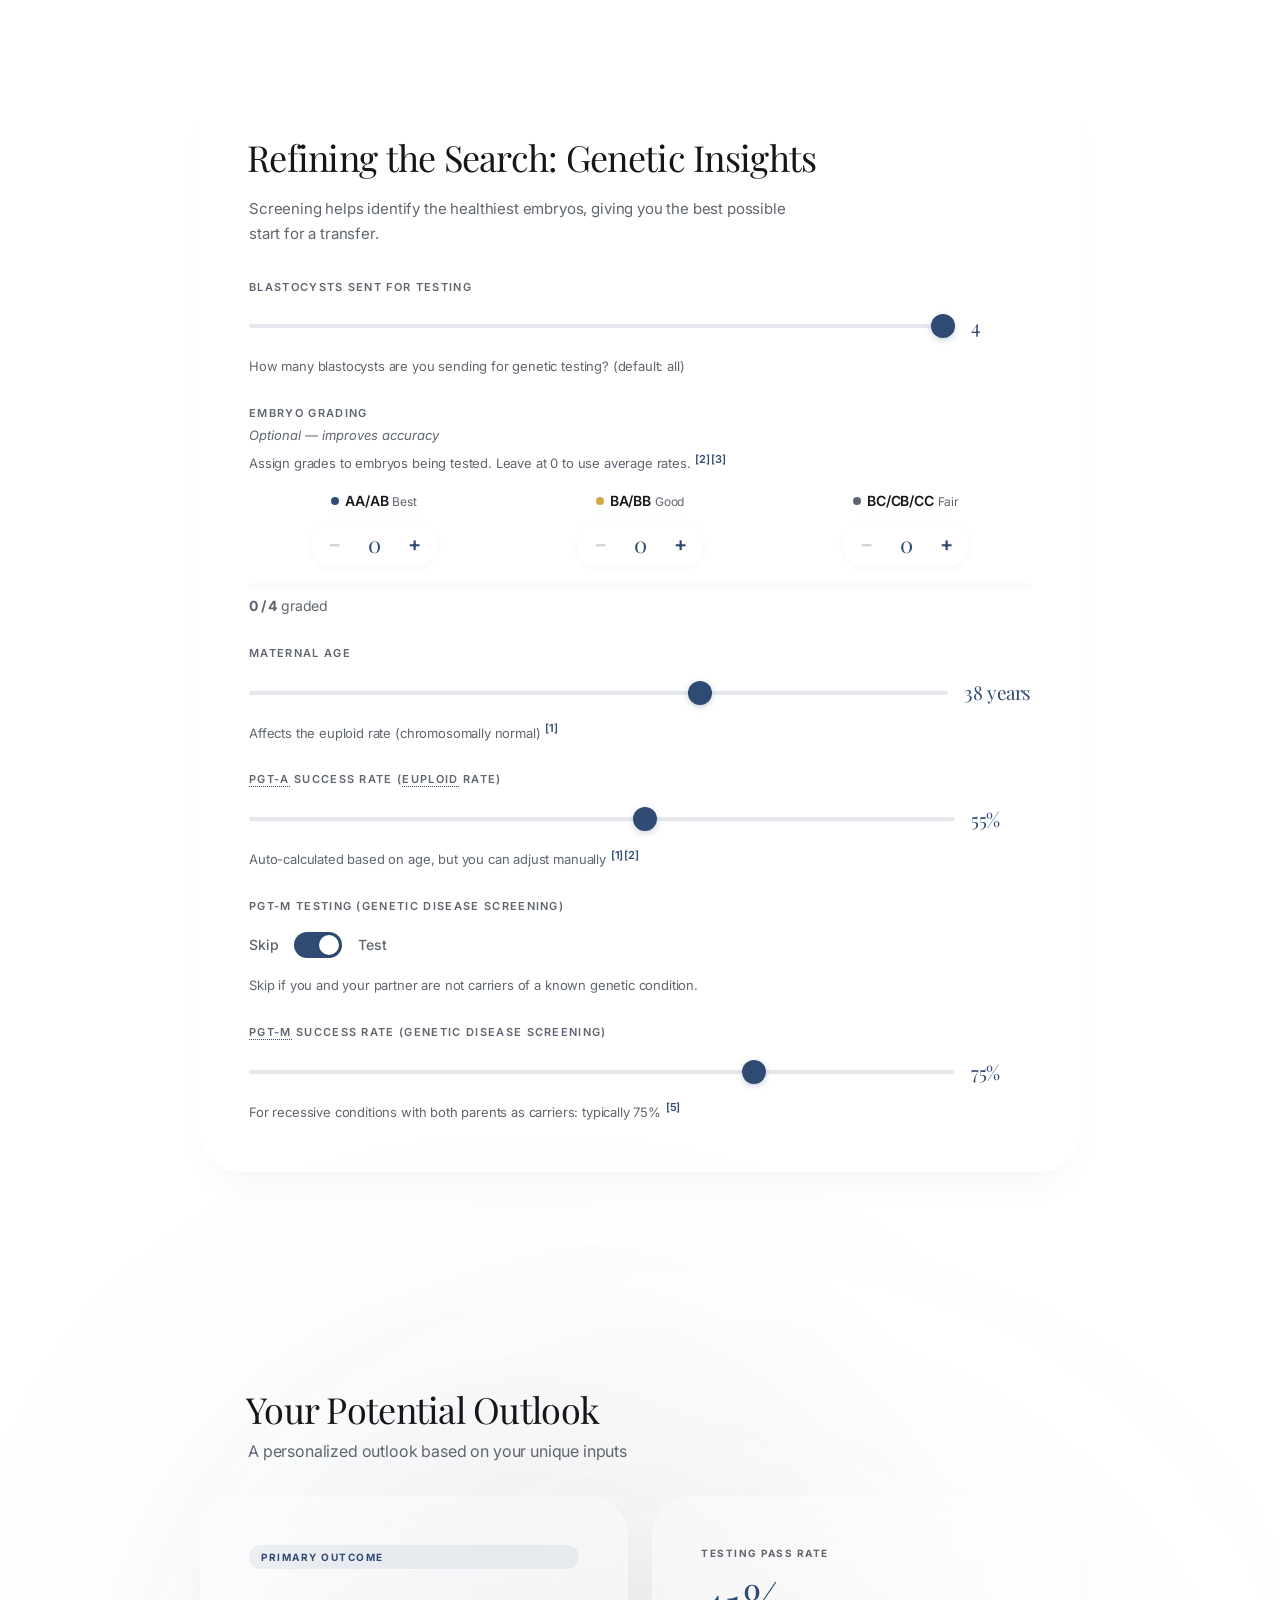
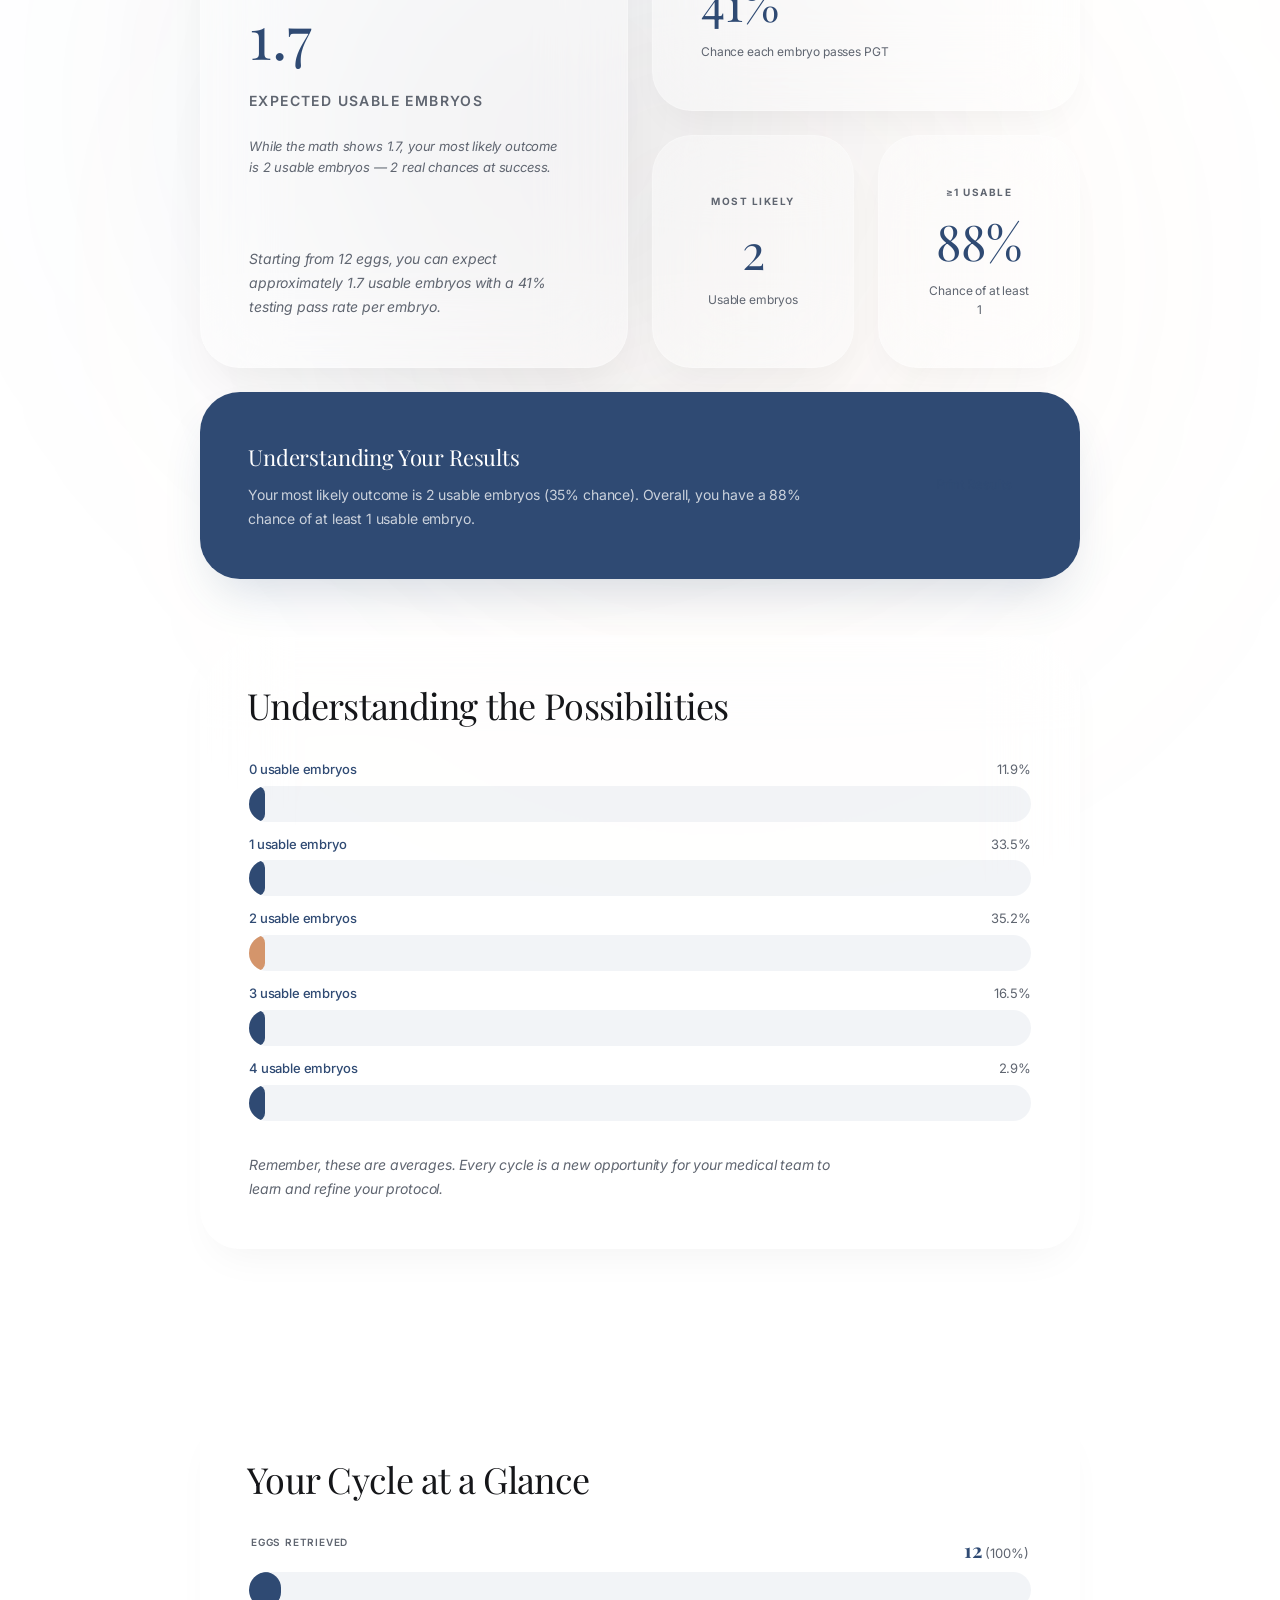
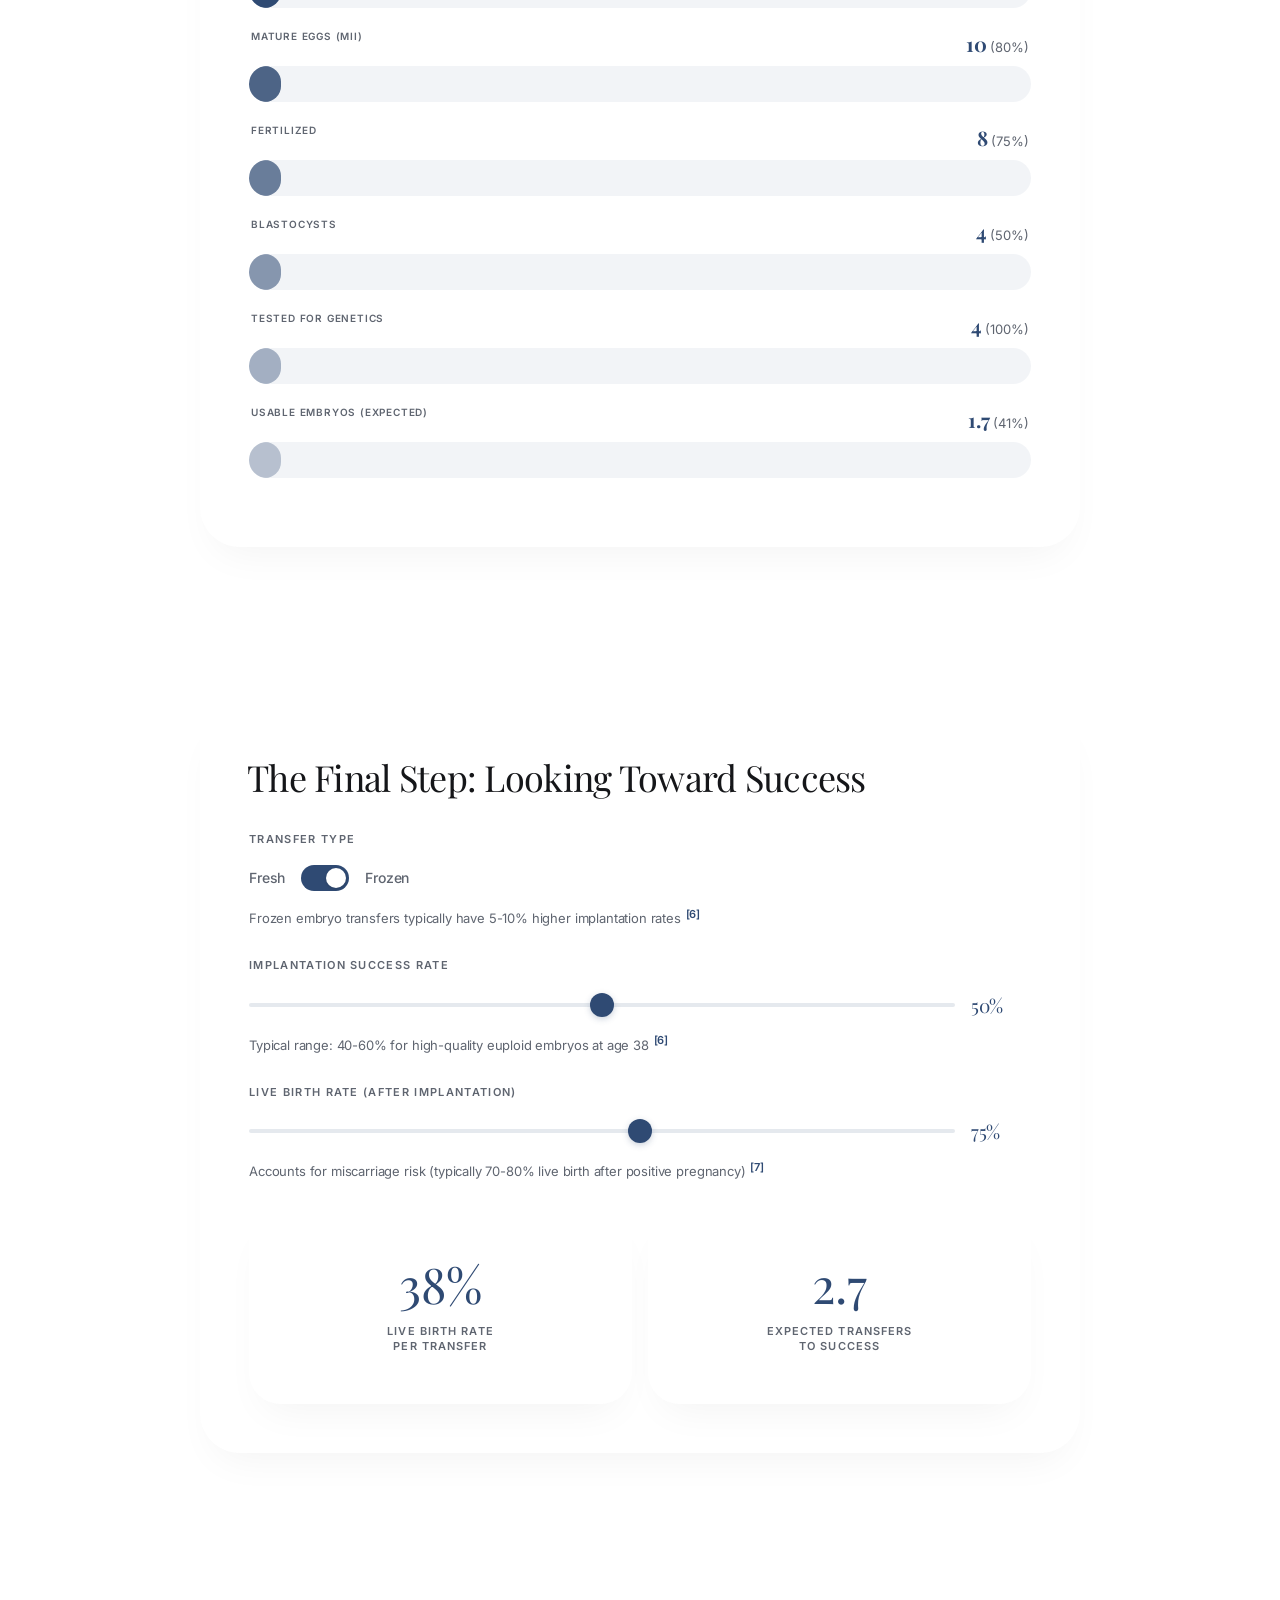
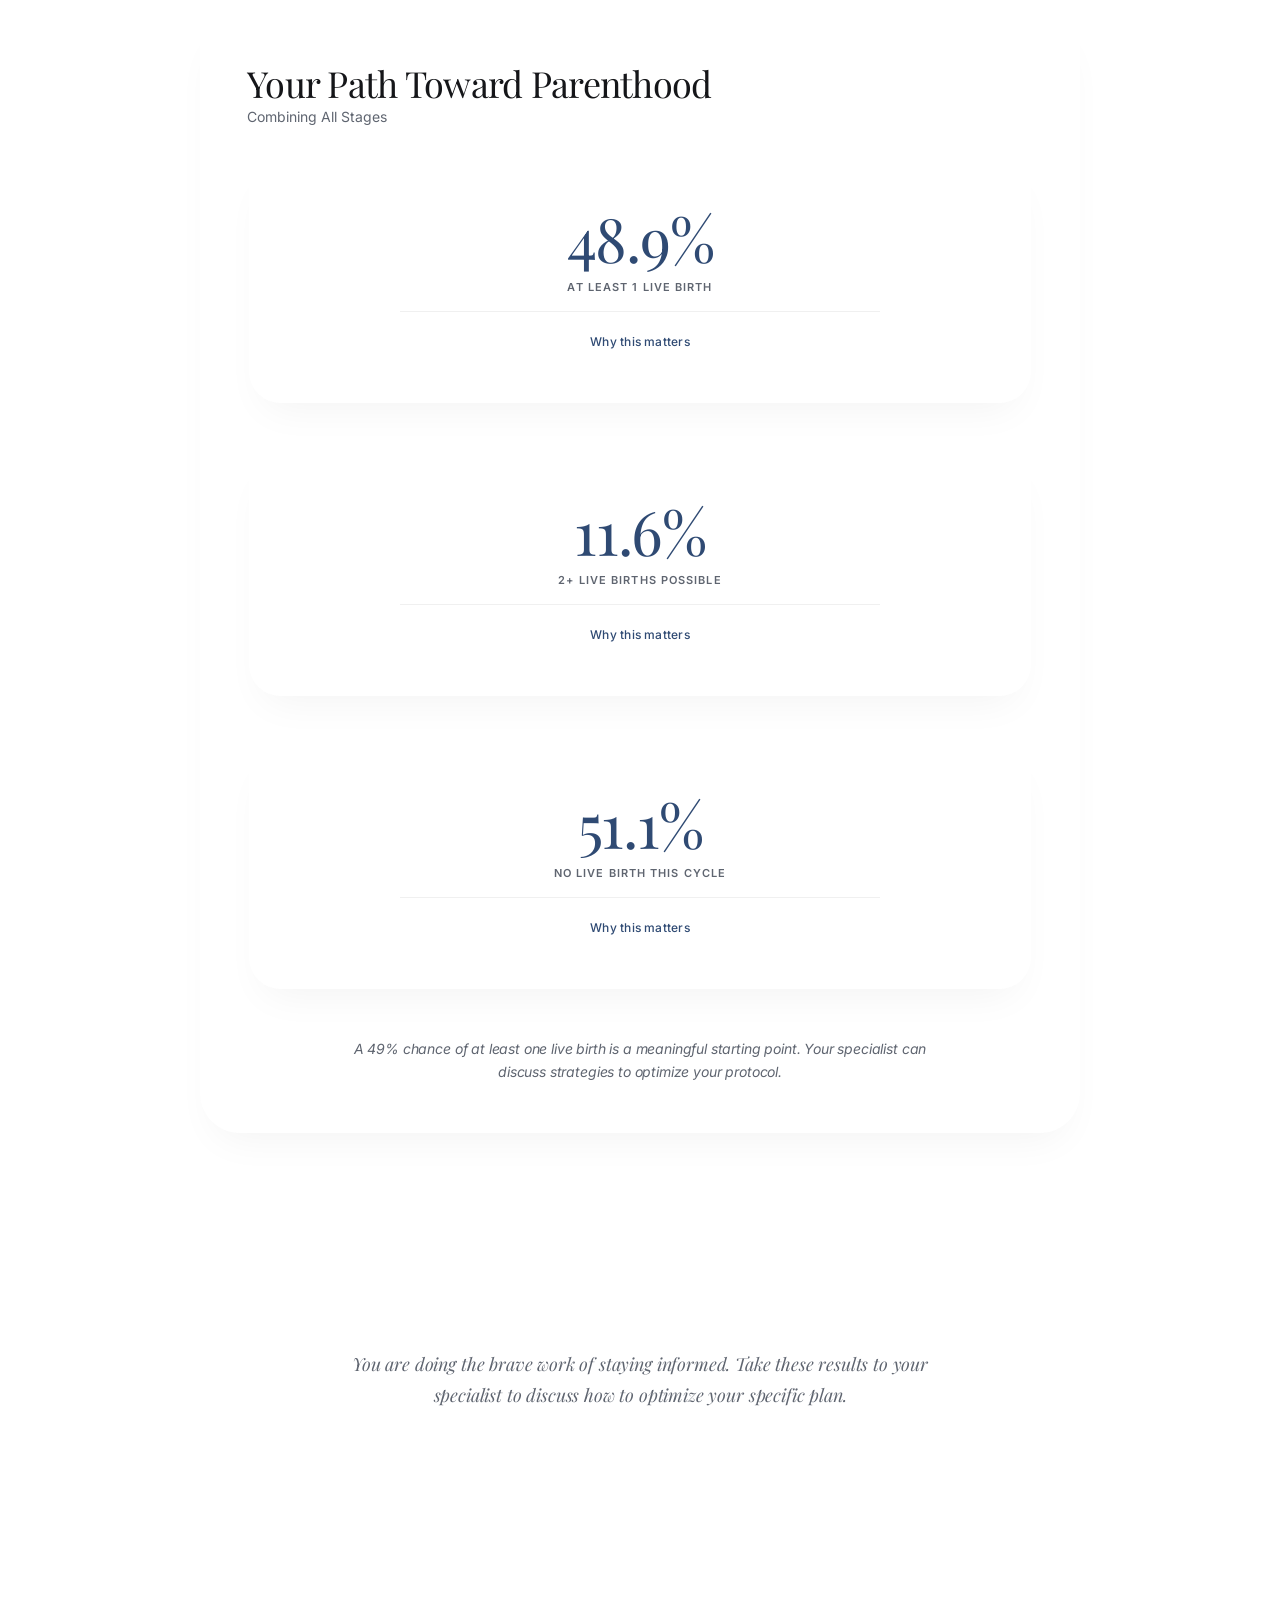
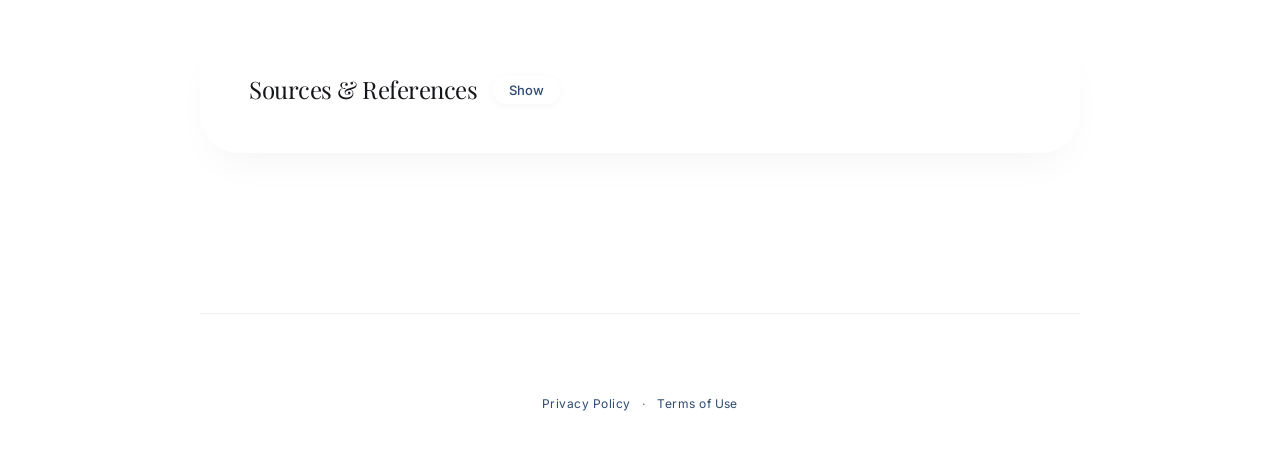
==== commit 62c3b7a9: "Rename outcome card: "Success in a Future Cycle" → "No Live Birth This Cycle" More precise label tha" ====
--- a/index.html
+++ b/index.html
@@ -38,7 +38,7 @@
     <link rel="preconnect" href="https://fonts.gstatic.com" crossorigin>
     <link href="https://fonts.googleapis.com/css2?family=Inter:wght@300;400;500;600;700&family=Playfair+Display:ital,wght@0,400;0,500;0,600;1,300;1,400&display=swap" rel="stylesheet">
 
-    <link rel="stylesheet" href="style.css?v=6.0">
+    <link rel="stylesheet" href="style.css?v=6.1">
 </head>
 <body>
     <div class="aura-bg" aria-hidden="true"></div>
@@ -446,10 +446,10 @@
 
                     <div class="outcome-card">
                         <div class="outcome-prob" id="noSuccess" aria-live="polite">--</div>
-                        <div class="outcome-label">Success in a Future Cycle</div>
+                        <div class="outcome-label">No Live Birth This Cycle</div>
                         <hr class="insight-separator">
-                        <button class="outcome-toggle" aria-label="Why this matters — success in a future cycle">Why this matters</button>
-                        <div class="outcome-description" id="noSuccessDescription">This represents the chance that this particular cycle's embryos don't result in a live birth — but it does not define your journey. Many families succeed on a subsequent cycle with refined protocols.</div>
+                        <button class="outcome-toggle" aria-label="Why this matters — no live birth this cycle">Why this matters</button>
+                        <div class="outcome-description" id="noSuccessDescription">The chance that none of this cycle's embryos result in a live birth. Many families succeed on a subsequent cycle with refined protocols.</div>
                     </div>
                 </div>
                 <p class="section-micro-copy cumulative-context" id="cumulativeContext"></p>
--- a/style.css
+++ b/style.css
@@ -1800,7 +1800,7 @@
   }
 
   .bento-stat-compact {
-    font-size: 30px;
+    font-size: 36px;
   }
 
   .header {
